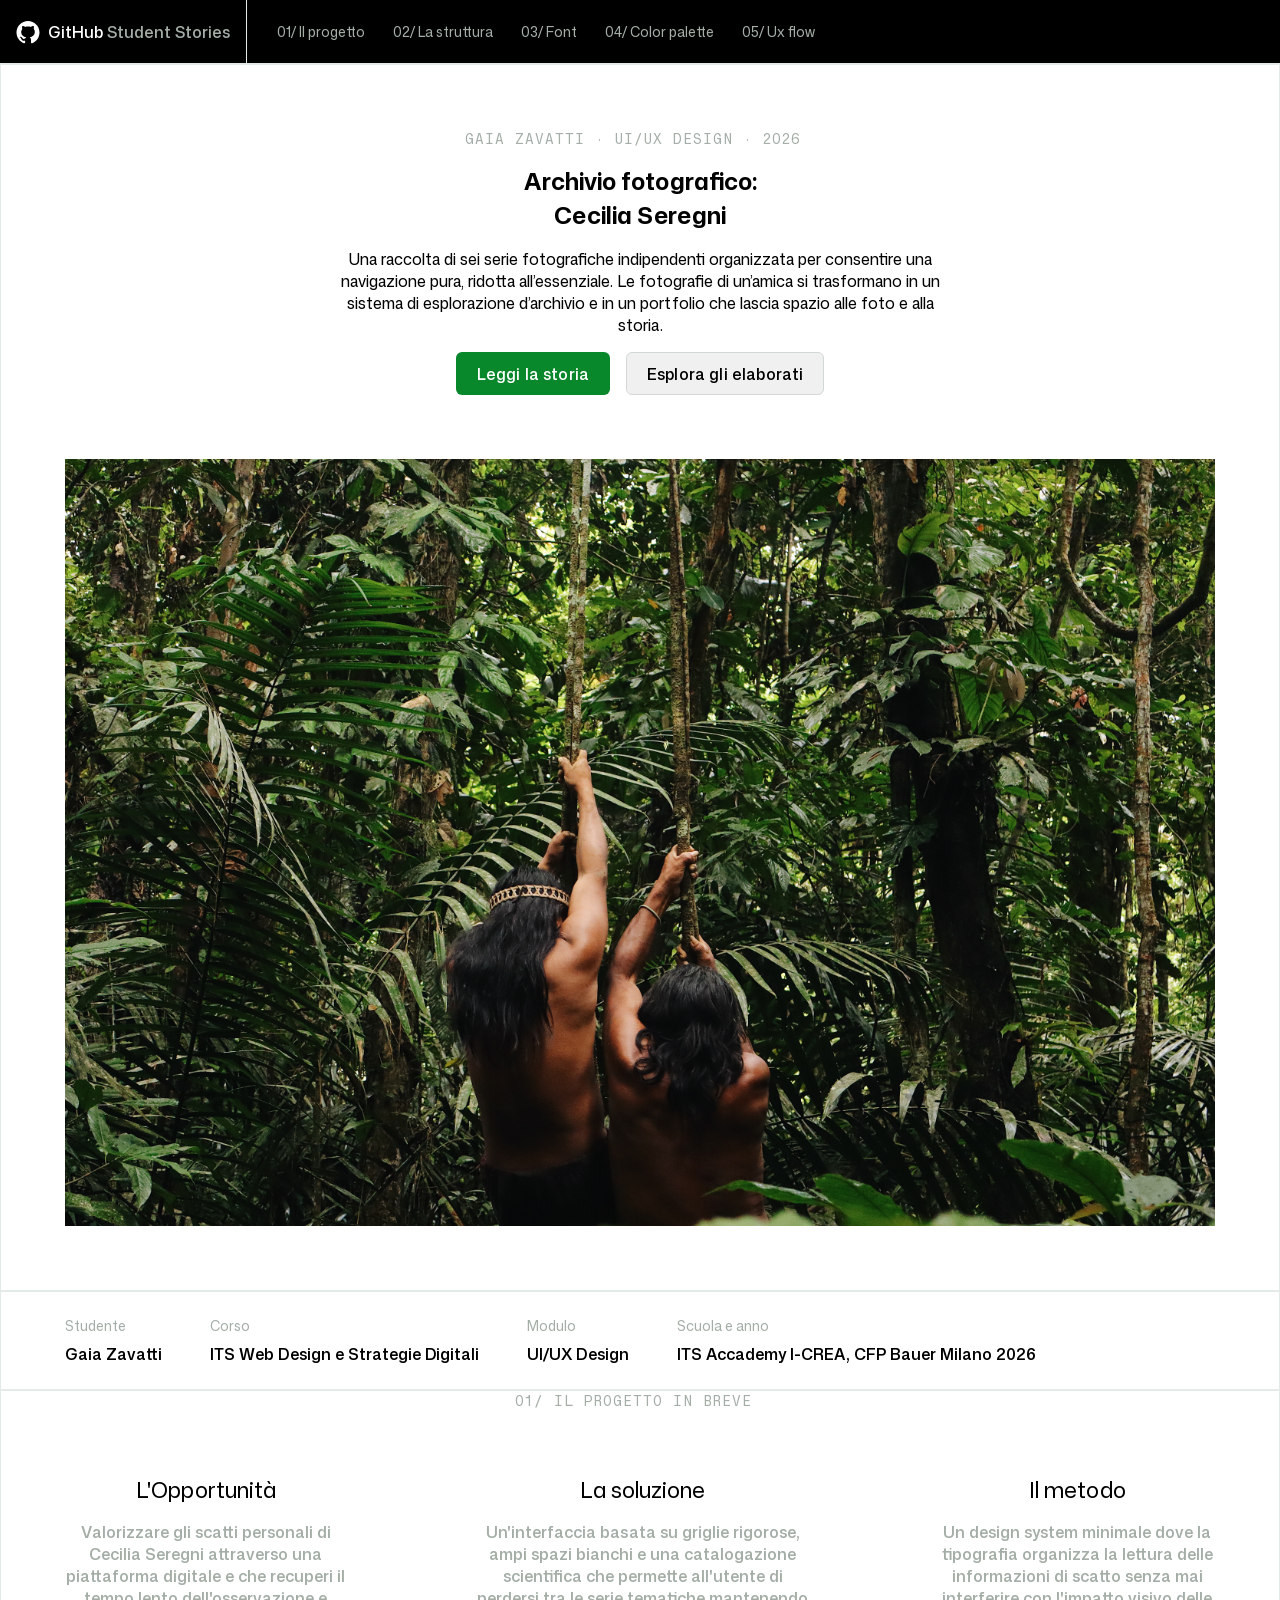
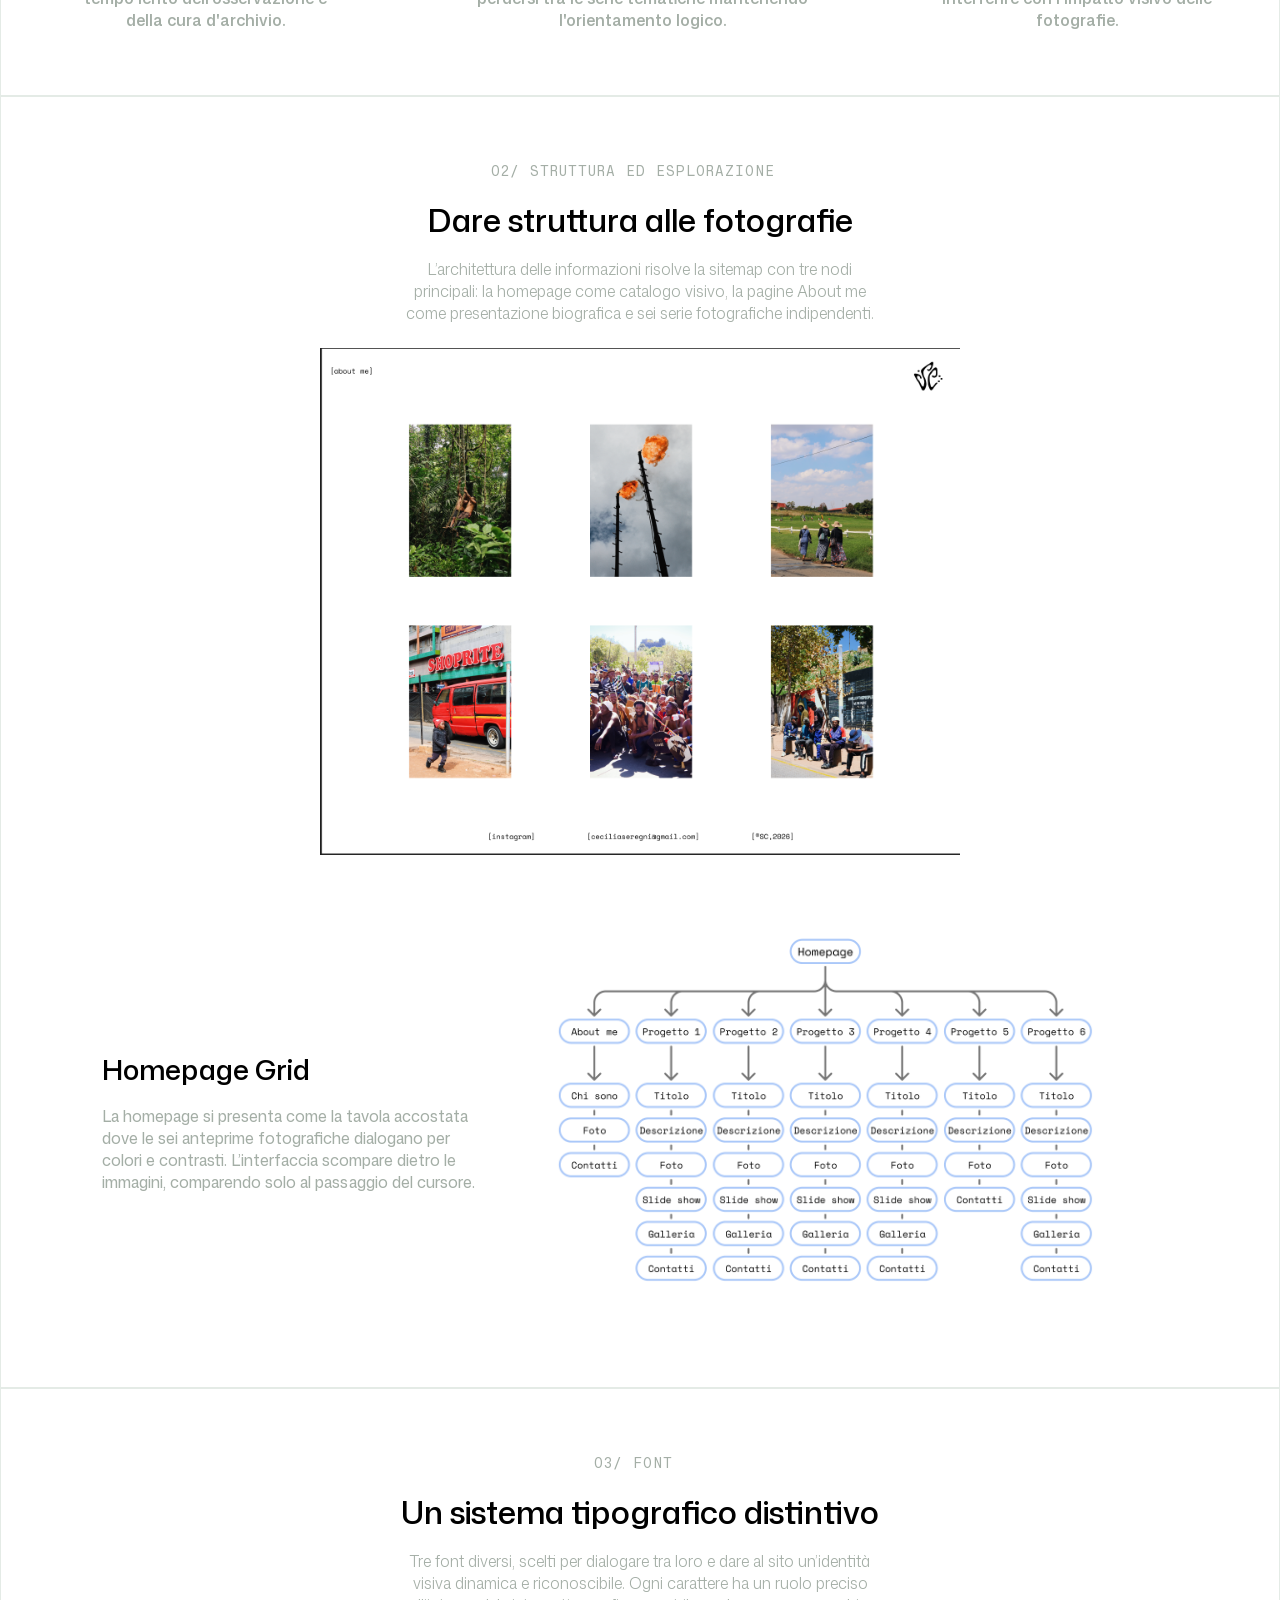
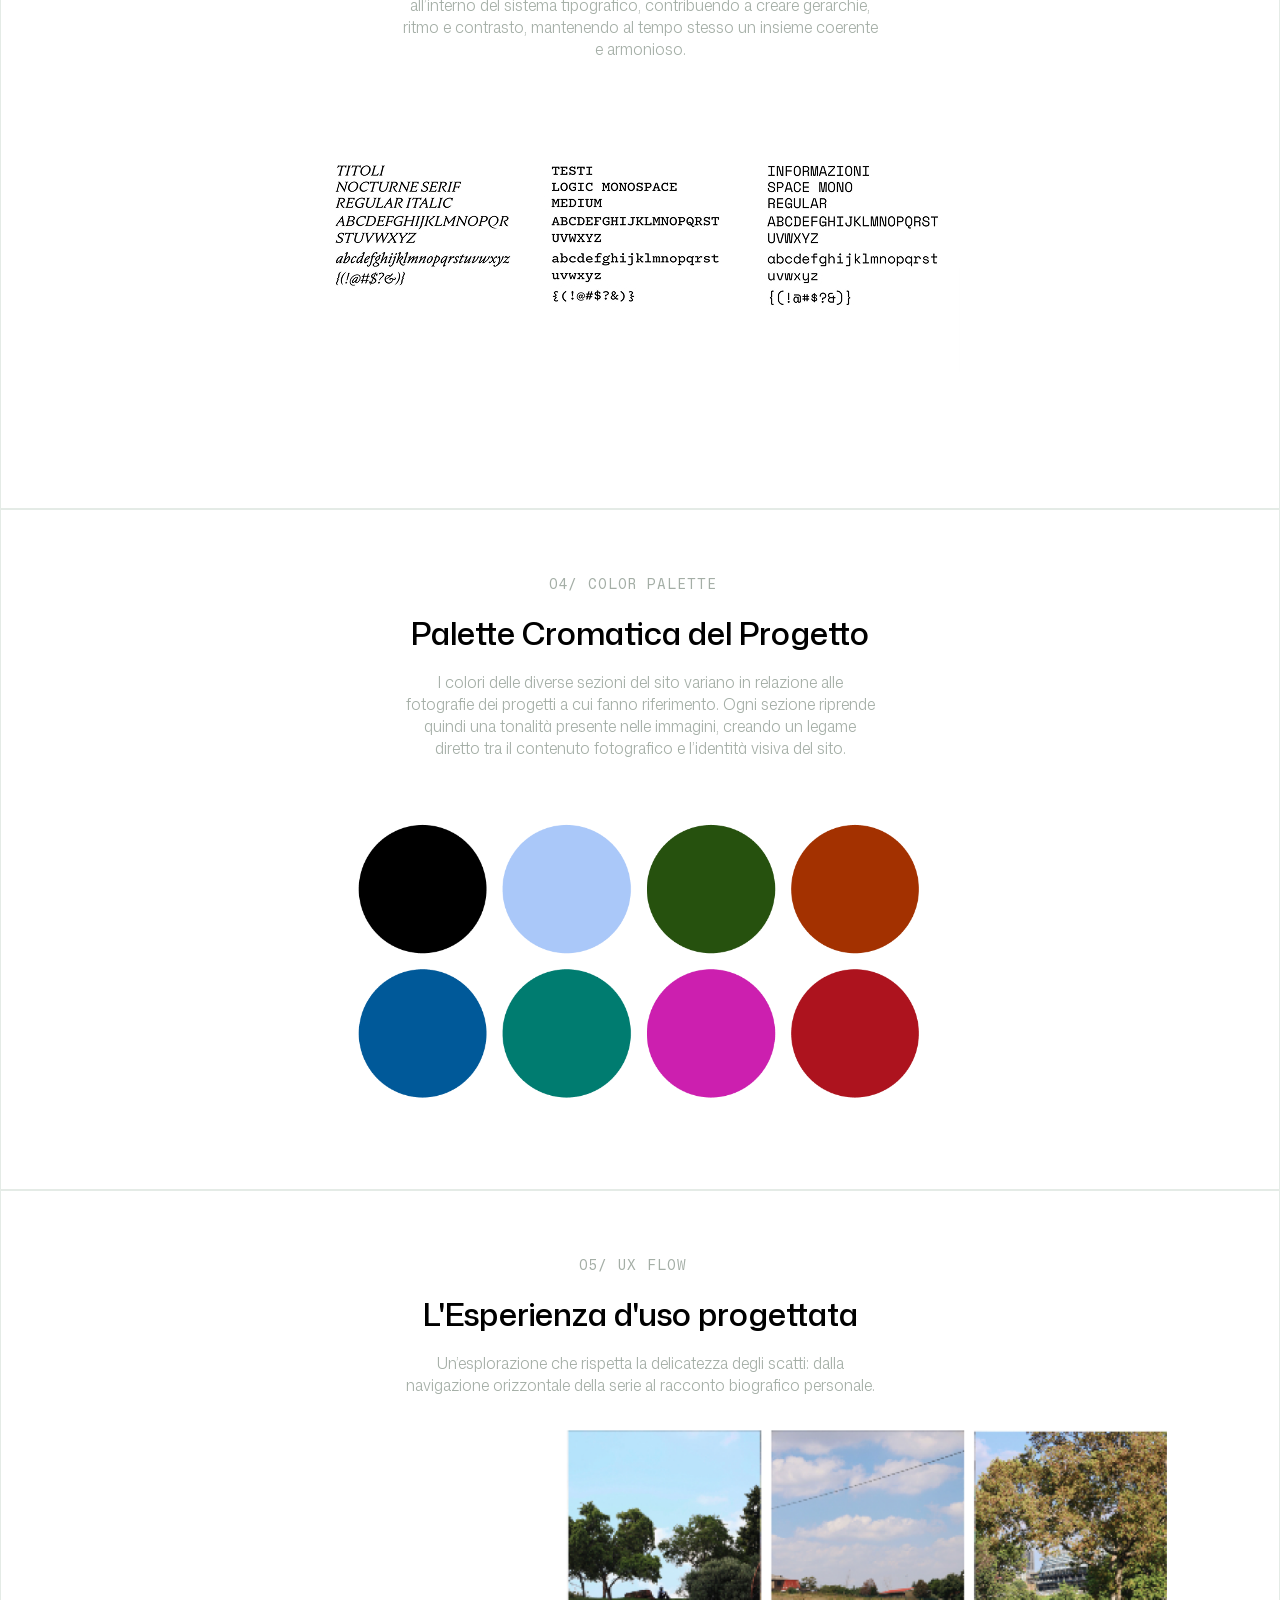
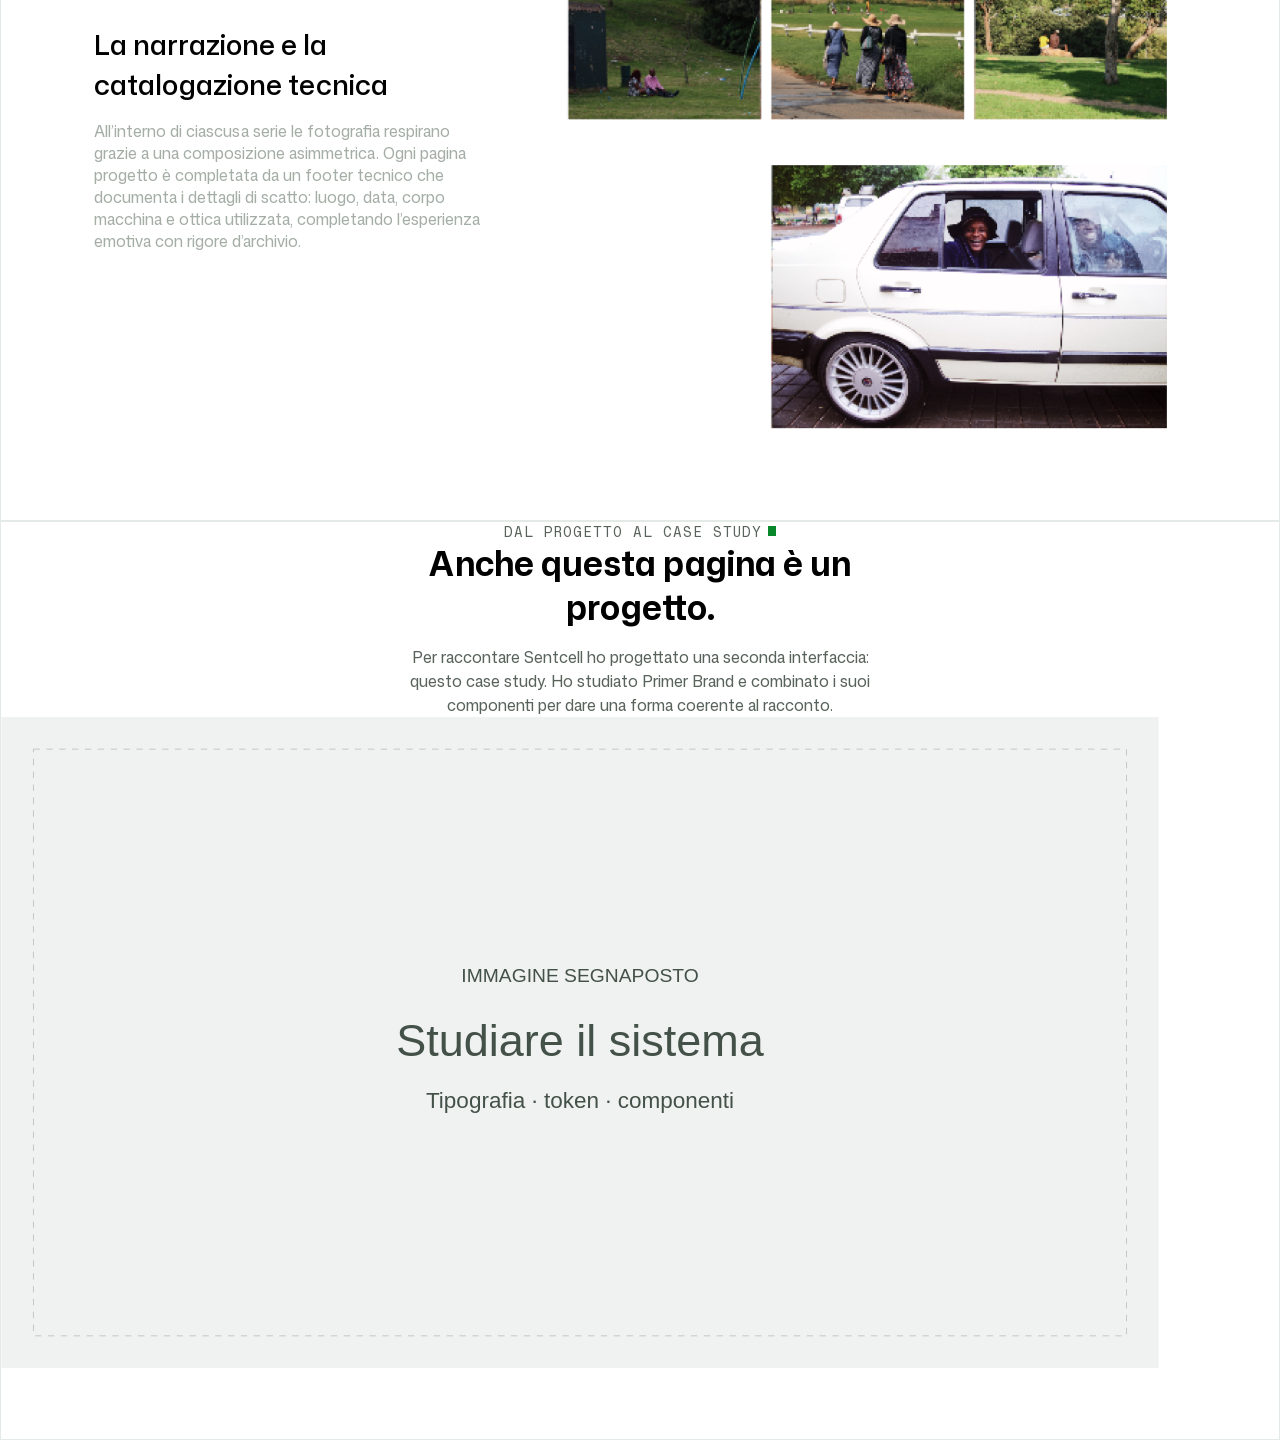
==== index.html @ 157e3d15 "non capisco niente" ====
<!doctype html>
<html lang="it">

<head>
  <meta charset="UTF-8" />
  <meta name="viewport" content="width=device-width, initial-scale=1" />
  <title>Prova Pratica Marco Escher</title>
  <link rel="stylesheet" href="style.css">
  <script src="script.js" defer></script>
</head>

<body>
  <a class="skip-link" href="#top">Vai al contenuto</a>
  <header class="navigation">
    <div class="navigation-content">
      <div class="navigation-brand">
        <a class="navigation-logo" href="https://github.com/education" aria-label="GitHub Education">
          <span class="navigation-back-arrow" aria-hidden="true">‹</span>
          <img src="assets/images/github-mark.svg" width="24" height="24" alt="forografia foresta" />
        </a>
        <a class="navigation-title" href="#top">GitHub <span>Student Stories</span></a>
      </div>
      <div class="navigation-menu">
        <button class="navigation-toggle" type="button" aria-label="Menu dei capitoli" popovertarget="navigation-panel">
          <img class="navigation-icon navigation-icon-open" src="assets/images/menu.svg" width="16" height="16" alt=""
            aria-hidden="true" />
          <img class="navigation-icon navigation-icon-close" src="assets/images/close.svg" width="16" height="16" alt=""
            aria-hidden="true" />
          <span class="navigation-label">Menu dei capitoli</span>
        </button>
        <nav id="navigation-panel" class="navigation-panel" popover="auto" aria-label="Capitoli della storia">
          <ul class="navigation-list">
            <li><a href="#storia"><span>01/ Il progetto</span></a></li>
            <li><a href="#struttura"><span>02/ La struttura</span></a></li>
            <li><a href="#fonts"><span>03/ Font</span></a></li>
            <li><a href="#colorpalette"><span>04/ Color palette</span></a></li>
            <li><a href="#uxflow"><span>05/ Ux flow</span></a></li>
          </ul>
        </nav>
      </div>
    </div>
  </header>

  <main id="top" tabindex="-1">
    <section class="hero">
      <div class="hero-content container">
        <p class="eyebrow">Gaia Zavatti · UI/UX Design · 2026
          <svg class="eyebrow-cursor" width="8" height="10" viewBox="0 0 8 10" fill="none"
            xmlns="http://www.w3.org/2000/svg">
            <rect width="8" height="10" fill="#5FED83" />
          </svg>
        </p>
        <h1 class="heading heading-size-1">Archivio fotografico: <br> Cecilia Seregni
        </h1>
        <p class="hero-text text text-size-200">Una raccolta di sei serie fotografiche indipendenti organizzata per
          consentire una navigazione pura, ridotta all’essenziale. Le fotografie di un’amica si trasformano in un
          sistema di esplorazione d’archivio e in un portfolio che lascia spazio alle foto e alla storia.
        </p>
        <div class="button-group">
          <a href="#storia" class="button button-primary">Leggi la storia</a>
          <a href="#elaborati" class="button button-secondary">Esplora gli elaborati</a>
        </div>
        <img class="hero-image" src="assets/images/SEREGNI_10.JPG" alt="immagine">
      </div>
      <div class="container-hero container">
        <div class="content-hero">
          <div class="box-hero">
            <p class="info-hero">Studente</p>
            <p class="text-info-hero">Gaia Zavatti</p>
          </div>
          <div class="box-hero">
            <p class="info-hero">Corso</p>
            <p class="text-info-hero">ITS Web Design e Strategie Digitali</p>
          </div>
          <div class="box-hero">
            <p class="info-hero">Modulo</p>
            <p class="text-info-hero">UI/UX Design</p>
          </div>
          <div class="box-hero">
            <p class="info-hero">Scuola e anno</p>
            <p class="text-info-hero">ITS Accademy I-CREA, CFP Bauer Milano 2026</p>
          </div>
        </div>
      </div>
    </section>
    <!-- Destinazioni provvisorie dei link, da completare/sostituire in base al vostro case study -->
    <section id="progetto">
      <div class="container" id="storia">

        <p class="eyebrow">01/ il progetto in breve
          <svg class="eyebrow-cursor" width="8" height="10" viewBox="0 0 8 10" fill="none"
            xmlns="http://www.w3.org/2000/svg">
            <rect width="8" height="10" fill="#5FED83" />
          </svg>
        </p>

        <div class="container-project">
          <div class="box-project">
            <p class="info-project">L'Opportunità</p>
            <p class="text-info-project">Valorizzare gli scatti personali di Cecilia Seregni attraverso una piattaforma
              digitale e che recuperi il tempo lento dell'osservazione e della cura d'archivio.</p>
          </div>
          <div class="box-project">
            <p class="info-project">La soluzione</p>
            <p class="text-info-project">Un'interfaccia basata su griglie rigorose, ampi spazi bianchi e una
              catalogazione scientifica che permette all'utente di perdersi tra le serie tematiche mantenendo
              l'orientamento logico.</p>
          </div>
          <div class="box-project">
            <p class="info-project">Il metodo</p>
            <p class="text-info-project">Un design system minimale dove la tipografia organizza la lettura delle
              informazioni di scatto senza mai interferire con l'impatto visivo delle fotografie.</p>
          </div>
        </div>
    </section>

    <section id="struttura">
      <div class="structure container">
        <p class="eyebrow"> 02/ Struttura ed esplorazione
          <svg class="eyebrow-cursor" width="8" height="10" viewBox="0 0 8 10" fill="none"
            xmlns="http://www.w3.org/2000/svg">
            <rect width="8" height="10" fill="#5FED83" />
          </svg>
        </p>
        <h2 class="section-title"> Dare struttura alle fotografie</h2>
        <p class="section-text">L’architettura delle informazioni risolve la sitemap con tre nodi principali: la
          homepage come catalogo visivo, la pagine About me come presentazione biografica e sei serie fotografiche
          indipendenti.
        </p>
        <img class="homepage-image" src="assets/images/Screenshot 2026-10-06 at 14.54.25.png"
          alt="immagine homepage sito">
        <div class="homepage-grid-content">
          <div class="homepage-grid">
            <h3 class="section-h3"> Homepage Grid</h3>
            <p class="section-description">La homepage si presenta come la tavola accostata dove le sei anteprime
              fotografiche dialogano per
              colori e contrasti. L’interfaccia scompare dietro le immagini, comparendo solo al passaggio del cursore.
            </p>
          </div>
          <div class="sitemap-image">
            <img src="assets/images/Screenshot 2026-10-06 at 14.51.27.png" alt="sitempap sito">
          </div>
        </div>
      </div>
    </section>

    <section id="fonts">
      <div class="font-content container">
        <p class="eyebrow"> 03/ Font
          <svg class="eyebrow-cursor" width="8" height="10" viewBox="0 0 8 10" fill="none"
            xmlns="http://www.w3.org/2000/svg">
            <rect width="8" height="10" fill="#5FED83" />
          </svg>
        </p>
        <h2 class="section-title">Un sistema tipografico distintivo</h2>
        <p class="section-text">Tre font diversi, scelti per dialogare tra loro e dare al sito un’identità visiva
          dinamica
          e riconoscibile. Ogni carattere ha un ruolo preciso all’interno del sistema tipografico, contribuendo a
          creare gerarchie, ritmo e contrasto, mantenendo al tempo stesso un insieme coerente e armonioso.</p>
        <img class="font-image" src="assets/images/checked Image.jpg" alt="immagine font">
      </div>
    </section>

    <section id="colorpalette">
      <div class="colorpalette-content container">
        <p class="eyebrow"> 04/ Color palette
          <svg class="eyebrow-cursor" width="8" height="10" viewBox="0 0 8 10" fill="none"
            xmlns="http://www.w3.org/2000/svg">
            <rect width="8" height="10" fill="#5FED83" />
          </svg>
        </p>
        <h2 class="section-title"> Palette Cromatica del Progetto</h2>
        <p class="section-text"> I colori delle diverse sezioni del sito variano in relazione alle fotografie dei
          progetti a cui fanno riferimento. Ogni sezione riprende quindi una tonalità presente nelle immagini, creando
          un legame diretto tra il contenuto fotografico e l’identità visiva del sito. </p>
        <img class="color-image" src="assets/images/Screenshot 2026-10-07 at 16.06.22.png" alt="immagine color palette">

      </div>
    </section>
    <section id="uxflow">
      <div class="uxflow-content container">
        <p class="eyebrow"> 05/ Ux Flow
          <svg class="eyebrow-cursor" width="8" height="10" viewBox="0 0 8 10" fill="none"
            xmlns="http://www.w3.org/2000/svg">
            <rect width="8" height="10" fill="#5FED83" />
          </svg>
        </p>
        <h3 class="section-title">L'Esperienza d'uso progettata</h3>
        <p class="section-text">Un’esplorazione che rispetta la delicatezza degli scatti: dalla navigazione orizzontale
          della serie al racconto biografico personale. </p>
        <div class="narrazione-content">
          <div class="narrazione">
            <h3 class="section-h3"> La narrazione e la catalogazione tecnica</h3>
            <p class="section-description">All’interno di ciascusa serie le fotografia respirano grazie a una
              composizione asimmetrica. Ogni pagina progetto è completata da un footer tecnico che documenta i dettagli
              di scatto: luogo, data, corpo macchina e ottica utilizzata, completando l’esperienza emotiva con rigore
              d’archivio.</p>
          </div>
          <div class="narrazione-image">
            <img src="assets/images/Screenshot 2026-10-07 at 16.07.02.png" alt="">
          </div>
        </div>
      </div>
    </section>
    </div>

    <section id="questa-pagina" class="theme-light">
      <header class="container">
        <div class="narrow-box">
          <div class="case-study-intro">
            <p class="eyebrow">
              DAL PROGETTO AL CASE STUDY
              <svg class="eyebrown-cursor" width="8" height="10" viewBox="0 0 8 10" fill="none"
                xmlns="http://www.w3.org/2000/svg">
                <rect width="8" height="10" fill="#08872B" />
              </svg>
            </p>
            <h2 class="h2-case-study"> Anche questa pagina è un progetto.</h2>
            <p class="p-case-study">Per raccontare Sentcell ho progettato una seconda interfaccia: questo case study. Ho studiato Primer Brand e combinato i suoi componenti per dare una forma coerente al racconto.</p>
          </div>
        </div>
      <div class="breakoutTabs">
          <img class="image-footer" src="assets/images/primer-study.svg" alt="screenshot footer pagina">
          <div class="breakoutTabs-box">
            <ul class="breakdownTabs-list">
              <li class="breakdownTabs-item">

              </li>
              <li class="breakdownTabs-item">

              </li>
              <li class="breakdownTabs-item">

              </li>

            </ul>
          
          </div>
        </div>
      </div>
<ul></ul>
  </main>
  <footer></footer>
</body>

</html>
---- style.css ----
* {
    box-sizing: border-box;
    margin: 0;
    padding: 0;
}

img {
    display: inline-block;
    max-width: 100%;
}

@font-face {
    font-family: "Mona Sans";
    src: url("assets/fonts/mona-sans.woff2") format("woff2");
    font-weight: 200 900;
    font-display: swap;
    font-feature-settings: "liga" 0;
}

@font-face {
    font-family: "Mona Sans Mono";
    src: url("assets/fonts/mona-sans-mono.woff2") format("woff2");
    font-weight: 200 900;
    font-display: swap;
    font-feature-settings: "liga" 0;
}

:root {
    --font-body: "Mona Sans";
    --font-mono: "Mona Sans Mono";
    --color-black: #000;
    --color-white: #fff;
    --color-muted: #A4AEA6;
    --color-border-muted: #E4EBE6;
    --color-button-primary-bg: #08872B;
    --color-button-secondary-bg: rgba(0, 0, 0, 0.06);
    --color-button-secondary-border: #D2D9D4;
    --container-width: 1280px;
    --spacing-40: 40px;
    --spacing-64: 64px;
    --heading-1-font-size: 56px;
    --heading-1-line-height: 1.1;
    --eyebrow-font-size: 14px;
    --text-200-font-size: 16px;
    --text-300-font-size: 18px;
    --text-350-font-size: 20px;
    --text-500-font-size: 22px; 
    --text-700-font-size: 34px;
    --text-600-font-size: 28px;
    --text-200-line-height: 1.5;
    --text-100-font-size: 0.875em;
    --text-100-line-height: 1.5;
    --text-700-line-height: 1.3;
    --font-weight-regular: 400;
    --font-weight-medium: 500;
    --font-weight-semibold: 550;
    --border-width: 1px;
    --focus-outline-width: 0.25em;
    --focus-outline-offset: 0.125em;
    --radius-control: 0.375em;
    --radius-pill: 100em;
    --layer-navigation: 90;
    --layer-skip-link: 100;
}

@media (max-width: 640px) {
    :root {
        --heading-1-font-size: 36px;
    }
}

body {
    font-family: var(--font-body);
    -webkit-font-smoothing: antialiased;
}

.hero {
    --hero-text-max-width: 600px;
    --hero-content-gap: 1em;
    background: var(--color-white);
    color: var(--color-black);
    text-align: center;
}

.container {
    max-width: var(--container-width);
    border: 1px solid var(--color-border-muted);
    margin-left: auto;
    margin-right: auto;
}

.hero-content {
    padding: var(--spacing-64);
    display: flex;
    flex-direction: column;
    align-items: center;
    gap: var(--hero-content-gap);
}

.eyebrow {
    font-size: var(--eyebrow-font-size);
    font-family: var(--font-mono);
    text-transform: uppercase;
    letter-spacing: 1px;
    color: var(--color-muted);
    display: flex;
    justify-content: center;
    align-items: center;
    gap: 0.42em;
}

.eyebrow-cursor rect {
    fill: var(--color-cursor);
}


.heading-size-4 {
   color: var(--color-black);
   font-size: var(--text-700-font-size);
   font-weight: var(--font-weight-medium);
}


.theme-light {
    --color-muted: #58635B;
    --color-border-muted: #E4EBE6;
    --color-cursor: #5FED83;
    --color-focus: #3094ff;
    color: var(--color-black);
    background: var(--color-white);
}

.hero-text {
    max-width: var(--hero-text-max-width);
}

.button-group {
    display: flex;
    gap: 1em;
}

.hero-image {
    margin-top: calc(64px - var(--hero-content-gap));
}

.button {
    text-decoration: none;
    color: inherit;
    border: 1px solid;
    padding: 0.6em 1.25em;
    font-weight: 500;
    letter-spacing: 0.16px;
    border-radius: 0.375em;
    transition: background-color 300ms ease-in-out;
}

.button-primary {
    background-color: var(--color-button-primary-bg);
    border-color: transparent;
    color: var(--color-white);
}

.button-primary:hover {
    background-color: color-mix(in srgb, var(--color-button-primary-bg), #000 16%);
}

.button-secondary {
    background-color: var(--color-button-secondary-bg);
    border-color: var(--color-button-secondary-border);
}

.button-secondary:hover {
    background-color: color-mix(in srgb, var(--color-button-secondary-bg), #fff 6%);
}

.button:focus-visible {
    outline: 4px solid var(--color-focus);
    outline-offset: 2px;
}

[hidden] {
    display: none !important;
}

.skip-link {
    --skip-link-offset-inline: 1em;
    --skip-link-offset-block: 0.5em;
    --skip-link-padding: 0.375em 1.25em;

    position: absolute;
    top: var(--skip-link-offset-block);
    left: var(--skip-link-offset-inline);
    z-index: var(--layer-skip-link);
    padding: var(--skip-link-padding);
    border-radius: var(--radius-control);
    background: var(--color-button-primary-bg);
    color: var(--color-white);
    transform: translateY(calc(-100% - var(--skip-link-offset-block)));
}

.skip-link:focus {
    transform: none;
    outline: var(--focus-outline-width) solid var(--color-focus);
    outline-offset: var(--focus-outline-offset);
}

.navigation {
    --navigation-height: 3.5em;
    --navigation-logo-size: 1.5em;
    --navigation-logo-margin-start: 1em;
    --navigation-logo-margin-end: 0.5em;
    --navigation-brand-padding-end: 1em;
    --navigation-back-arrow-font-size: 1.75em;
    --navigation-back-arrow-line-height: 1;
    --navigation-back-arrow-offset: -0.75em;
    --navigation-title-font-size: var(--text-100-font-size);
    --navigation-title-line-height: var(--text-100-line-height);
    --navigation-link-font-size: var(--text-100-font-size);
    --navigation-link-padding: 1em;
    --navigation-link-hover-background: #151D17;
    --navigation-toggle-font-size: 1em;
    --navigation-toggle-width: 3em;
    --navigation-toggle-padding: 0.25em 0.75em;
    --navigation-toggle-open-background: #090D0A;
    --navigation-icon-size: 1em;
    --navigation-reveal-duration: 0.5s;
    --navigation-reveal-easing: ease;
    --navigation-reveal-offset: -1.25em;

    position: relative;
    z-index: var(--layer-navigation);
    font-size: var(--text-200-font-size);
    line-height: var(--text-200-line-height);
    color: var(--color-white);
    background: var(--color-black);
    border-bottom: var(--border-width) solid var(--color-border-muted);
}

.navigation a {
    color: inherit;
}

.navigation a:focus-visible,
.navigation button:focus-visible {
    outline: var(--focus-outline-width) solid var(--color-focus);
    outline-offset: var(--focus-outline-offset);
}

.navigation::after {
    content: "";
    position: absolute;
    top: calc(100% + var(--border-width));
    left: 0;
    right: 0;
    height: var(--border-width);
    background: var(--color-cursor);
    pointer-events: none;
}

.navigation-content {
    display: flex;
    flex-wrap: wrap;
}

.navigation-brand {
    display: flex;
    align-items: center;
    height: calc(var(--navigation-height) - var(--border-width));
    flex-shrink: 0;
}

.navigation-logo {
    display: flex;
    position: relative;
    margin-left: var(--navigation-logo-margin-start);
    margin-right: var(--navigation-logo-margin-end);
}

.navigation-logo img {
    display: block;
    width: var(--navigation-logo-size);
    height: var(--navigation-logo-size);
}

.navigation-back-arrow {
    position: absolute;
    top: 50%;
    left: var(--navigation-back-arrow-offset);
    transform: translateY(-50%);
    opacity: 0;
    color: var(--color-muted);
    font-size: var(--navigation-back-arrow-font-size);
    line-height: var(--navigation-back-arrow-line-height);
}

.navigation-logo:hover .navigation-back-arrow {
    opacity: 1;
}

.navigation-title {
    text-decoration: none;
    font-size: var(--navigation-title-font-size);
    font-weight: var(--font-weight-medium);
    line-height: var(--navigation-title-line-height);
}

.navigation-title span {
    color: var(--color-muted);
}

.navigation-menu {
    width: 100%;
}

.navigation-list {
    list-style: none;
    margin: 0;
    padding: 0;
}

.navigation-list a {
    display: flex;
    align-items: center;
    padding: var(--navigation-link-padding);
    font-size: var(--navigation-link-font-size);
    line-height: var(--text-100-line-height);
    text-decoration: none;
}

.navigation-list a:hover {
    color: var(--color-white);
}

/* Il layout "compatto" dipende se l'attributo popover è presente (su desktop viene rimosso via JS) */
.navigation:has(.navigation-panel[popover]) {
    height: var(--navigation-height);
}

.navigation:has(.navigation-panel[popover]) .navigation-content {
    height: 100%;
    flex-wrap: nowrap;
}

.navigation-menu:has(.navigation-panel[popover]) {
    width: auto;
    margin-left: auto;
}

.navigation-toggle {
    anchor-name: --navigation-toggle;
    display: flex;
    align-items: center;
    justify-content: center;
    width: var(--navigation-toggle-width);
    height: 100%;
    padding: var(--navigation-toggle-padding);
    font-family: inherit;
    font-size: var(--navigation-toggle-font-size);
    line-height: var(--text-100-line-height);
    cursor: pointer;
    border: 0;
    border-left: var(--border-width) solid var(--color-border-muted);
    background: transparent;
    color: var(--color-white);
}

.navigation-icon {
    display: block;
    width: var(--navigation-icon-size);
    height: var(--navigation-icon-size);
    flex-shrink: 0;
}

.navigation-icon-close {
    display: none;
}

.navigation-label {
    display: none;
}

.navigation-panel[popover] {
    position: fixed;
    position-anchor: --navigation-toggle;
    inset: auto;
    top: calc(anchor(bottom) + var(--border-width));
    left: 0;
    width: 100%;
    margin: 0;
    padding: 0;
    border: 0;
    color: var(--color-white);
    background: var(--color-black);
    max-height: calc(100dvh - var(--navigation-height));
    overflow-y: auto;
}

.navigation-menu:has(:popover-open) .navigation-toggle {
    background: var(--navigation-toggle-open-background);
}

.navigation-menu:has(:popover-open) .navigation-icon-open {
    display: none;
}

.navigation-menu:has(:popover-open) .navigation-icon-close {
    display: block;
}

.navigation-toggle:focus-visible {
    outline-offset: calc(-1 * var(--focus-outline-offset));
}

@media (prefers-reduced-motion: no-preference) {
    .navigation-panel:popover-open {
        animation: reveal var(--navigation-reveal-duration) var(--navigation-reveal-easing);
    }

    @keyframes reveal {
        from {
            opacity: 0;
            transform: translateY(var(--navigation-reveal-offset));
        }

        to {
            opacity: 1;
            transform: translateY(0);
        }
    }
}

/* Su tablet cambia il layout, ma il popover resta attivo */
@media (min-width: 48rem) {
    .navigation {
        --navigation-height: 4em;
        --navigation-title-font-size: 1em;
        --navigation-title-line-height: 1;
        --navigation-toggle-font-size: var(--text-100-font-size);
        --navigation-toggle-min-width: 6em;
        --navigation-toggle-gap: 0.5em;
        --navigation-list-gap: 0.0625em;
        --navigation-list-padding: 0.5em 1em;
        --navigation-link-min-height: 2.5em;
        --navigation-link-padding: 0.5em 0.75em;
    }

    .navigation-brand {
        padding-right: var(--navigation-brand-padding-end);
        border-right: var(--border-width) solid var(--color-border-muted);
    }

    .navigation-menu:has(.navigation-panel[popover]) {
        position: relative;
    }

    .navigation-toggle {
        width: max-content;
        min-width: var(--navigation-toggle-min-width);
        gap: var(--navigation-toggle-gap);
        border-right: var(--border-width) solid var(--color-border-muted);
        font-weight: var(--font-weight-semibold);
    }

    .navigation-label {
        display: inline;
        white-space: nowrap;
    }

    .navigation-panel[popover] {
        left: auto;
        right: anchor(right);
        width: anchor-size(width);
        border: var(--border-width) solid var(--color-border-muted);
        border-top: 0;
    }

    .navigation-list {
        display: grid;
        gap: var(--navigation-list-gap);
        padding: var(--navigation-list-padding);
    }

    .navigation-list a {
        min-height: var(--navigation-link-min-height);
        color: var(--color-muted);
        border-radius: var(--radius-control);
    }

    .navigation-list a:hover,
    .navigation-list a:focus-visible {
        background: var(--navigation-link-hover-background);
    }
}

/* Su desktop JS rimuove popover e gli elementi si dispongono in linea */
@media (min-width: 1000px) {
    .navigation {
        --navigation-inline-list-padding: 0 0 0 1em;
        --navigation-inline-link-padding: 0 0.25em;
        --navigation-inline-label-padding: 0.25em 0.75em;
    }

    .navigation-content {
        flex-wrap: nowrap;
        height: calc(var(--navigation-height) - var(--border-width));
    }

    .navigation-menu:has(.navigation-panel:not([popover])) {
        width: auto;
        margin-left: 0;
    }

    .navigation-panel:not([popover]) {
        position: static;
        height: 100%;
        border: 0;
        overflow: visible;
    }

    .navigation-panel:not([popover]) .navigation-list {
        display: flex;
        height: 100%;
        gap: 0;
        padding: var(--navigation-inline-list-padding);
    }

    .navigation-panel:not([popover]) .navigation-list a {
        height: 100%;
        padding: var(--navigation-inline-link-padding);
    }

    .navigation-panel:not([popover]) .navigation-list a span {
        padding: var(--navigation-inline-label-padding);
        border-radius: var(--radius-pill);
    }

    .navigation-panel:not([popover]) .navigation-list a:hover,
    .navigation-panel:not([popover]) .navigation-list a:focus-visible {
        background: transparent;
    }

    .navigation-panel:not([popover]) .navigation-list a:hover span {
        background: var(--navigation-link-hover-background);
    }

    .navigation-panel:not([popover]) .navigation-list a:focus-visible {
        outline: none;
    }

    .navigation-panel:not([popover]) .navigation-list a:focus-visible span {
        outline: var(--focus-outline-width) solid var(--color-focus);
        outline-offset: var(--focus-outline-offset);
    }
}

.container-hero {
    padding-left: 64px;
    padding-right: 64px;
    padding-bottom: 24px;
    padding-top: 24px;
    border: 1px solid var(--color-border-muted);
}

.content-hero {
    display: flex;
    flex-direction: row;
    gap: 48px;
    margin-left: auto;
    margin-right: auto;
}

.box-hero {
    display: flex;
    flex-direction: column;
    text-align: start;
    gap: 8px;
}

.info-hero {
    color: var(--color-muted);
    font-size: var(--eyebrow-font-size);
}

.text-info-hero {
    color: var(--color-black);
    font-size: var(--text-200-font-size);
    font-weight: var(--font-weight-semibold);
}



.container-project {
    display: flex;
    flex-direction: row;
    justify-content: space-between;
    text-align: center;
}


.box-project {
    display: flex;
    flex-direction: column;
    text-align: center;
    padding: 64px;
}

.info-project {
    color: var(--color-black);
    font-size: var(--text-500-font-size);
    padding-bottom: 16px;
}

.text-info-project {
    color: var(--color-muted);
    font-size: var(--text-200-font-size);
    font-weight: var(--font-weight-semibold);
}

.structure{
    padding: var(--spacing-64);
    border: 1px solid var(--color-border-muted);
    display: flex;
    flex-direction: column;
    align-items: center;
    max-width: 1280px;
    margin-left: auto;
margin-right: auto;
}

.photo-structure {
    display: flex;
    flex-direction: column;
    align-items: center;
    padding: var(--spacing-64);
    border-color: var(--color-border-muted);
}

.homepage-grid-content {
    display: flex;
    flex-direction: row;
    align-items: center;
}

.homepage-grid {
    display: flex;
    flex-direction: column;
    align-items: start;
    max-width: 388px;
}

.sitemap-image {
    max-width: 689px;
}

.homepage-image {
    max-width: 640px;
    padding-bottom: 64px;
}


.font-content {
    padding: var(--spacing-64);
    border: 1px solid var(--color-border-muted);
    display: flex;
    flex-direction: column;
    align-items: center;
    gap: var(--hero-content-gap);
}

.section-title {
    text-align: center;
    color: var(--color-black);
    font-size: 32px;
    font-weight: var(--font-weight-medium);
    margin-bottom: 16px;
    margin-top: 17px;

}

.section-text {
    font-size: var(--text-200-font-size);
    text-align: center;
    color: var(--color-muted);
    font-weight: 300;
    margin-bottom: 24px;
    max-width: 476px;
}

.section-h3{
font-size: var(--text-600-font-size);
font-weight: var(--font-weight-medium);
margin-bottom: 16px;
}

.section-description{
font-size: var(--text-200-font-size);
font-weight: var(--font-weight-regular);
color: var(--color-muted)
}

.font-image {
    max-width: 640px;
}

.colorpalette-content {
    padding: var(--spacing-64);
    border: 1px solid var(--color-border-muted);
    display: flex;
    flex-direction: column;
    align-items: center;
    gap: var(--hero-content-gap);

}

.color-image{
    max-width: 640px;
    margin-top: 24px;
}

.uxflow-content{
    padding: var(--spacing-64);
    display: flex;
    flex-direction: column;
    align-items: center;
    max-width: 1280px;
    margin-left: auto;
    margin-right: auto;
}


.narrazione {
    display: flex;
    flex-direction: column;
    align-items: start;
    max-width: 388px;
}

.narrazione-image { 
max-width: 640px;
}

.narrazione-content {
    display: flex;
    flex-direction: row;
    align-items: center;
    gap: 64px;
}

.title-narrow-box{
    font-size: var(--text-700-font-size);
}

.case-study-intro {
    display: flex;
    flex-direction: column;
    align-items: center;
    text-align: center;
    gap: var(--base-size-16);
    max-width: 476px;
    margin: 0 auto;
}

.image-footer {
    height: 651px;
    width: 1158px;
}

.h2-case-study {
 font-size: 34px;
    line-height: 130%;
    padding-bottom: 16px;
}

.p-case-study {
 color: var(--color-muted);
 font-size: 16px;
 line-height: 150%;
}
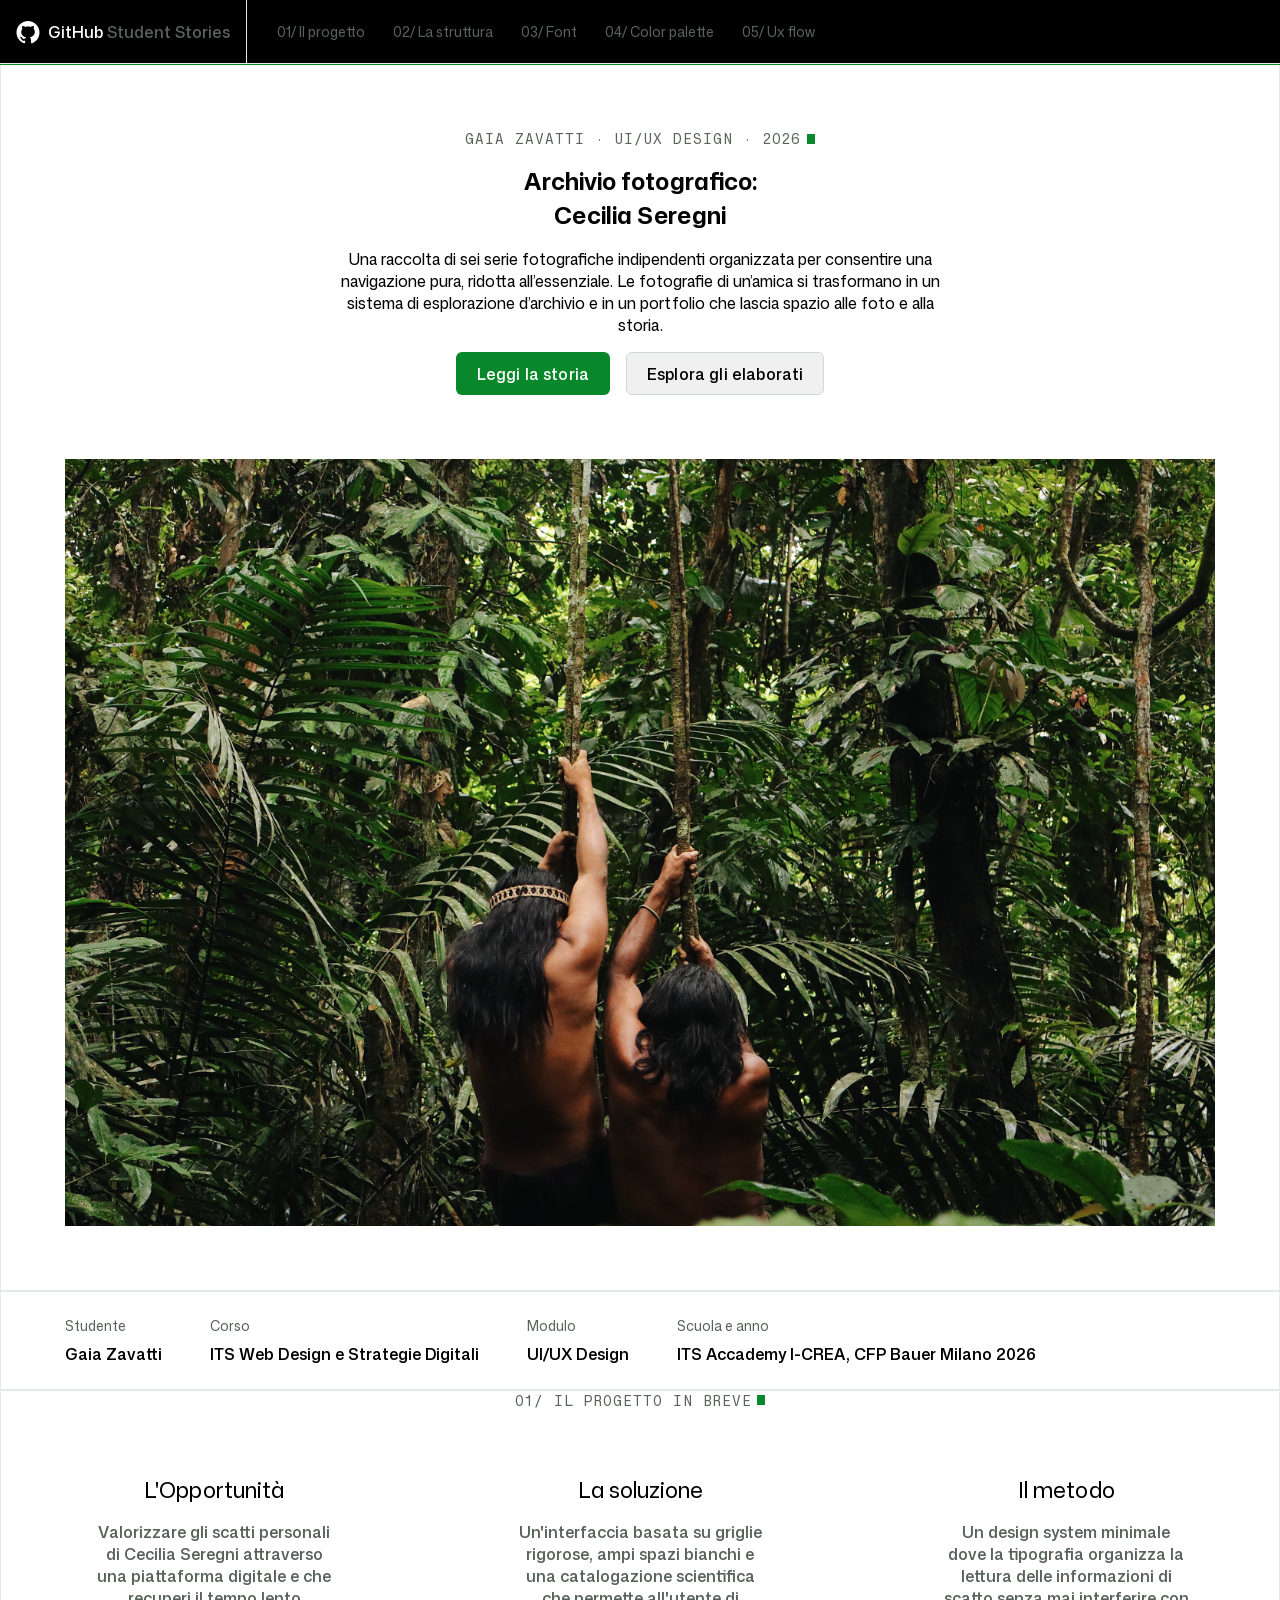
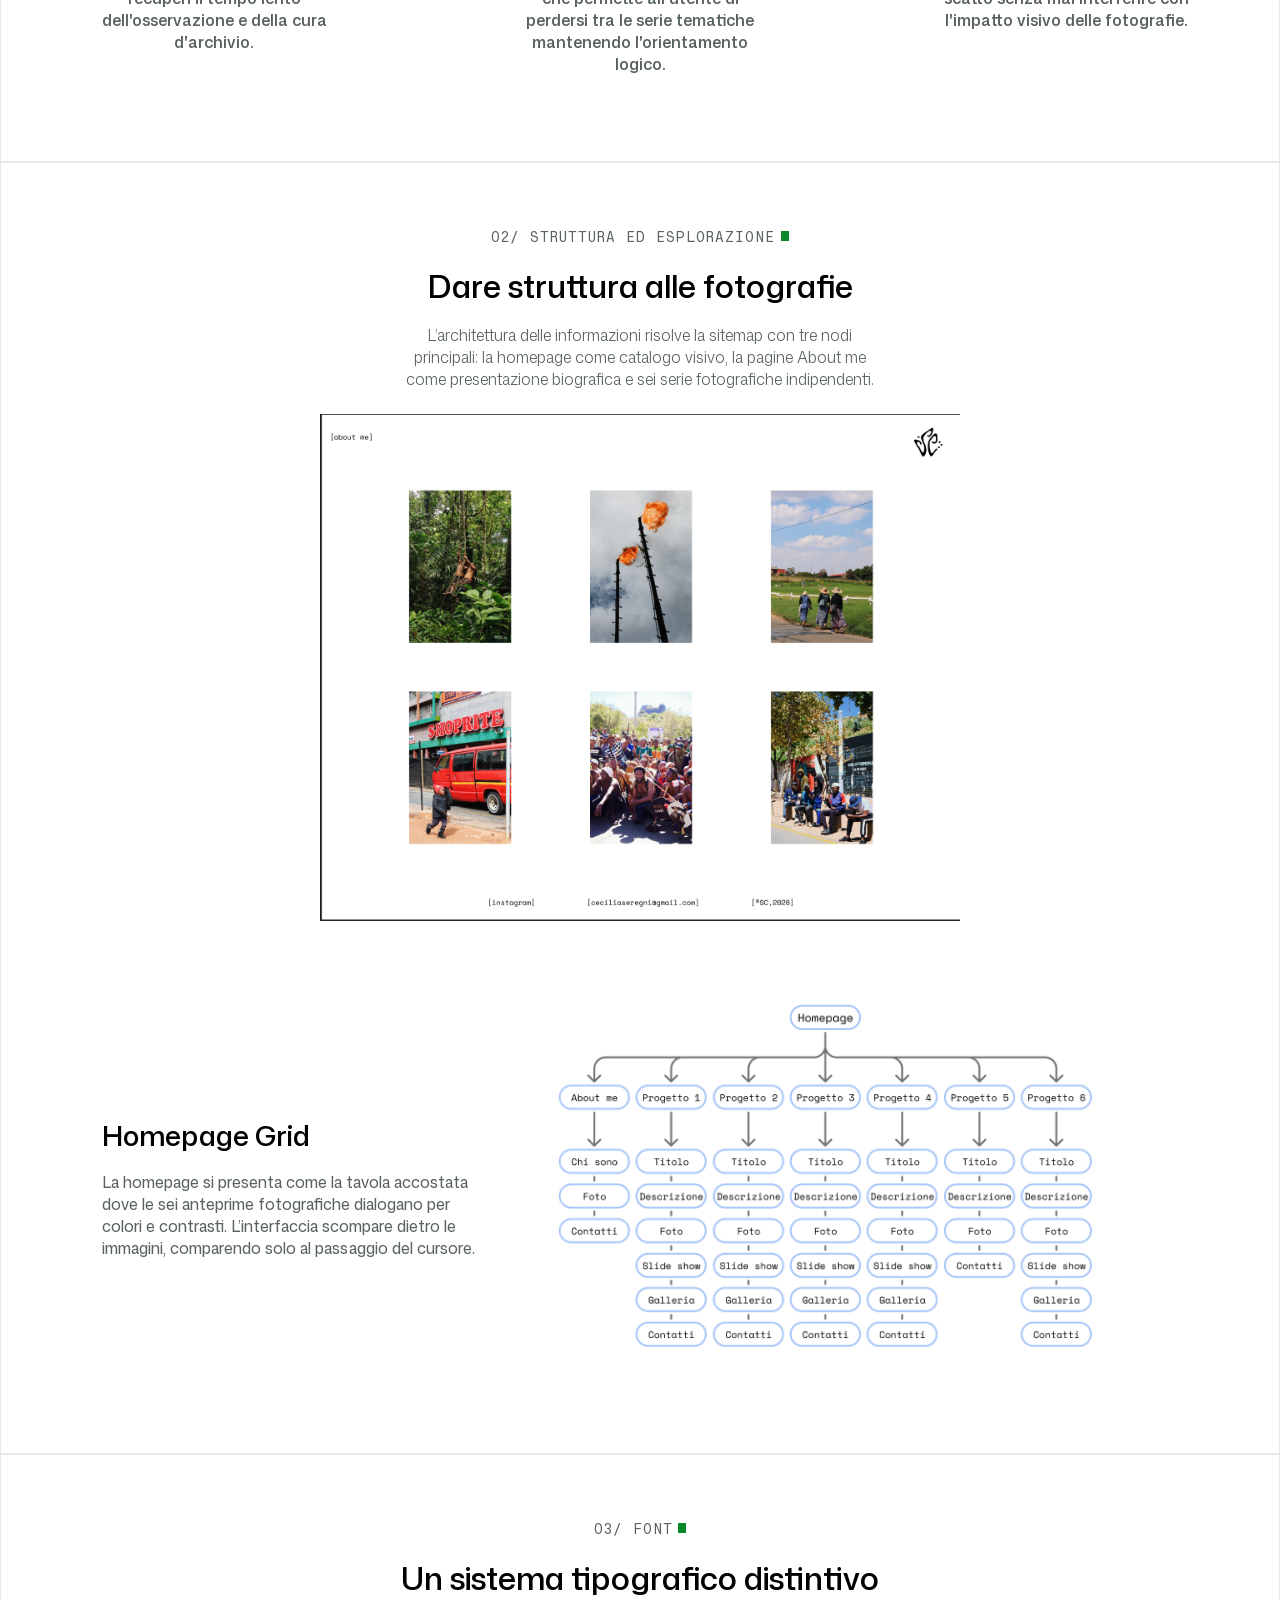
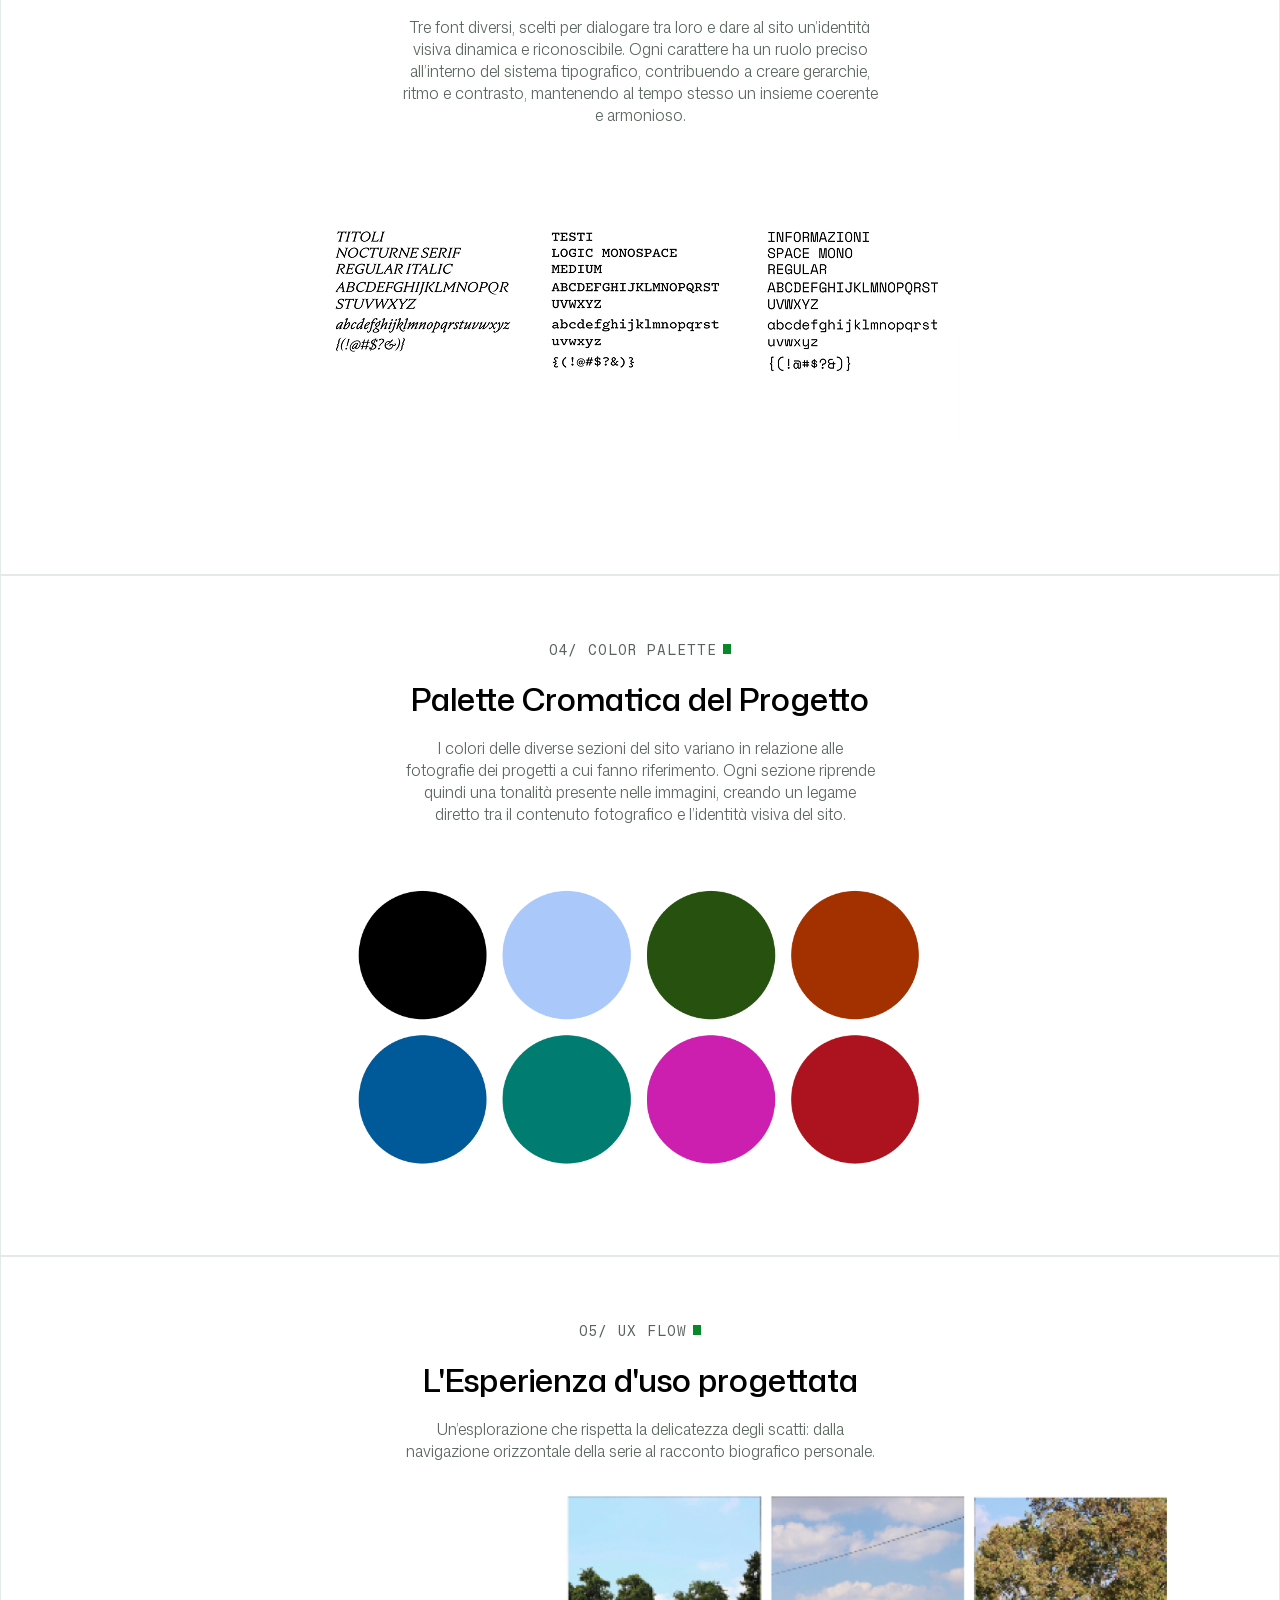
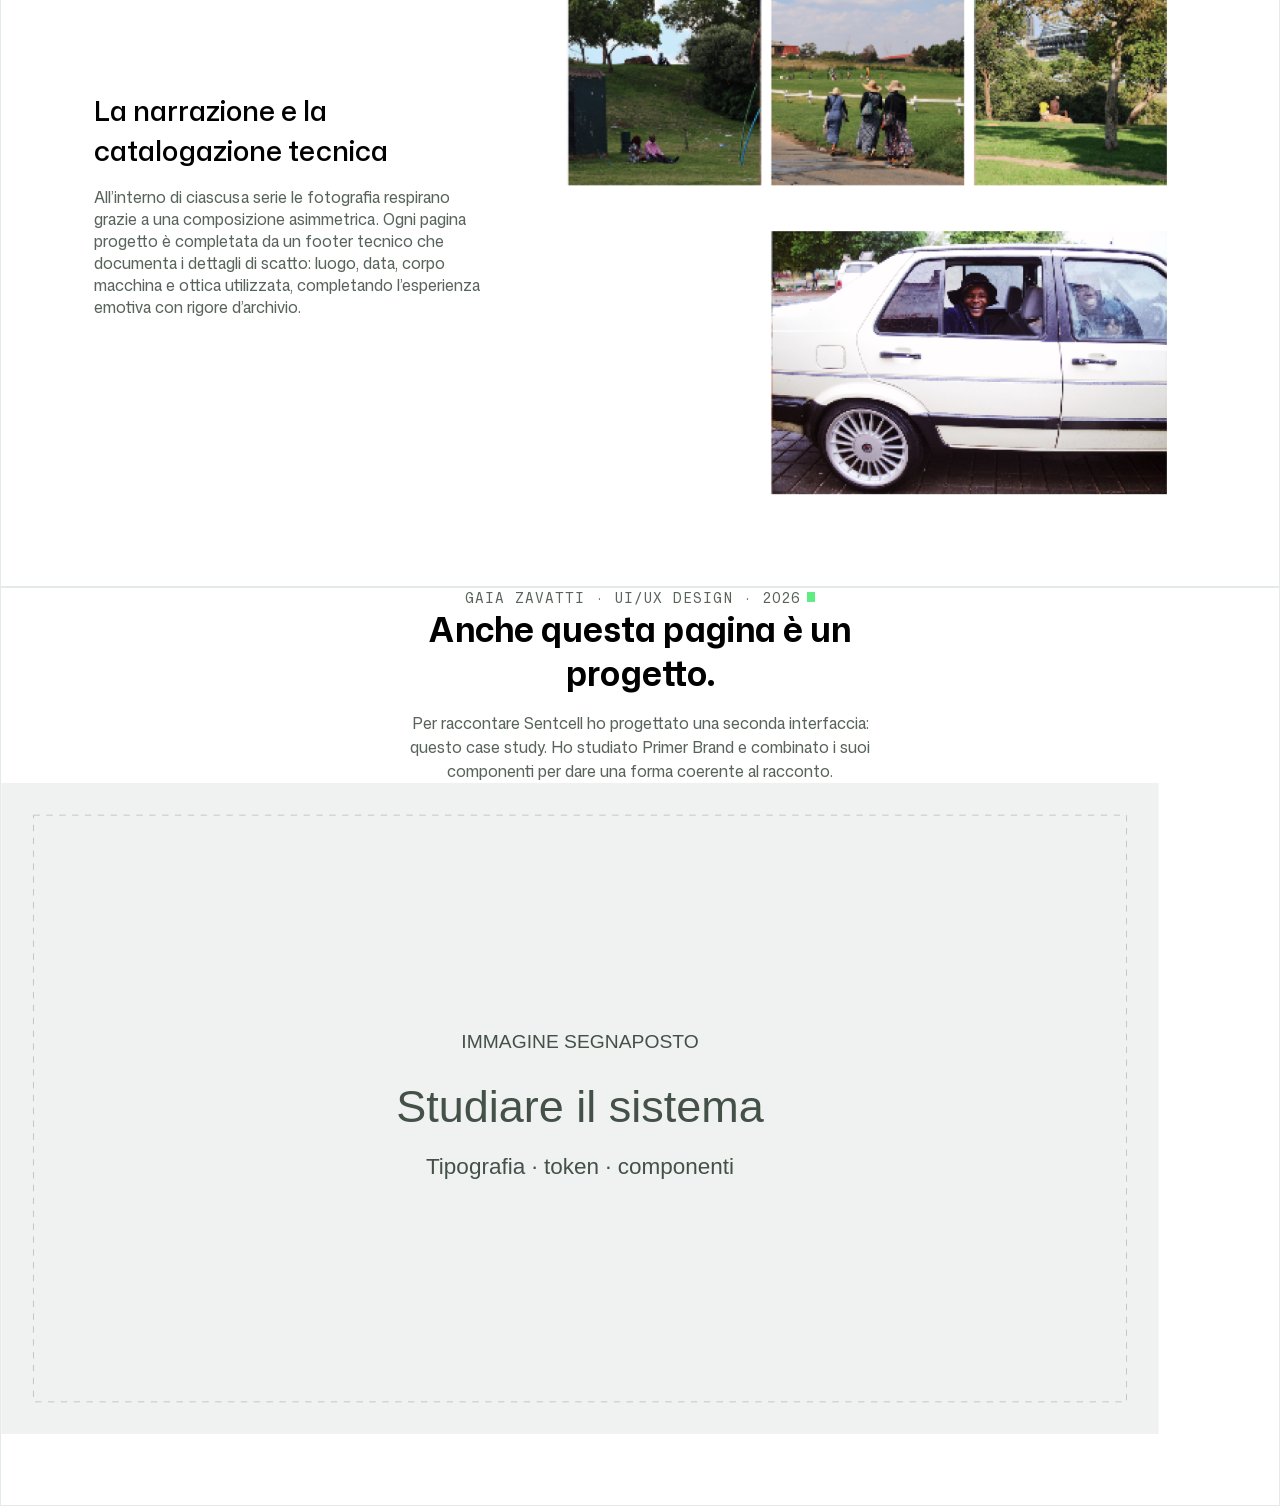
==== commit 006a6dd9: "01/progetto ho modificato qualcosa" ====
--- a/index.html
+++ b/index.html
@@ -209,13 +209,12 @@
       <header class="container">
         <div class="narrow-box">
           <div class="case-study-intro">
-            <p class="eyebrow">
-              DAL PROGETTO AL CASE STUDY
-              <svg class="eyebrown-cursor" width="8" height="10" viewBox="0 0 8 10" fill="none"
-                xmlns="http://www.w3.org/2000/svg">
-                <rect width="8" height="10" fill="#08872B" />
-              </svg>
-            </p>
+                    <p class="eyebrow">Gaia Zavatti · UI/UX Design · 2026
+          <svg class="eyebrow-cursor" width="8" height="10" viewBox="0 0 8 10" fill="none"
+            xmlns="http://www.w3.org/2000/svg">
+            <rect width="8" height="10" fill="#5FED83" />
+          </svg>
+        </p>
             <h2 class="h2-case-study"> Anche questa pagina è un progetto.</h2>
             <p class="p-case-study">Per raccontare Sentcell ho progettato una seconda interfaccia: questo case study. Ho studiato Primer Brand e combinato i suoi componenti per dare una forma coerente al racconto.</p>
           </div>
@@ -240,7 +239,7 @@
         </div>
       </div>
 <ul></ul>
-  </main>
+    </main>
   <footer></footer>
 </body>
 
--- a/style.css
+++ b/style.css
@@ -30,9 +30,11 @@
     --font-mono: "Mona Sans Mono";
     --color-black: #000;
     --color-white: #fff;
-    --color-muted: #A4AEA6;
+    --color-muted: #58635B;
     --color-border-muted: #E4EBE6;
     --color-button-primary-bg: #08872B;
+    --color-cursor: #08872B;
+    --color-focus: #3094ff;
     --color-button-secondary-bg: rgba(0, 0, 0, 0.06);
     --color-button-secondary-border: #D2D9D4;
     --container-width: 1280px;
@@ -124,6 +126,7 @@
 .theme-light {
     --color-muted: #58635B;
     --color-border-muted: #E4EBE6;
+    
     --color-cursor: #5FED83;
     --color-focus: #3094ff;
     color: var(--color-black);
@@ -592,8 +595,10 @@
 .container-project {
     display: flex;
     flex-direction: row;
-    justify-content: space-between;
+    flex-wrap: wrap;
+    align-items: self-start;
     text-align: center;
+  
 }
 
 
@@ -601,7 +606,10 @@
     display: flex;
     flex-direction: column;
     text-align: center;
+    margin: auto;
     padding: 64px;
+    width: 375px;
+    height: 351px;
 }
 
 .info-project {
@@ -776,3 +784,17 @@
  font-size: 16px;
  line-height: 150%;
 }
+
+@media (max-width: 640px) {
+    .box-project {
+        font-size: 1rem;
+        padding: 1.5rem;
+    }
+}
+
+@media (min-width: 1000px) {
+    .container-project {
+        flex-direction: row;
+        justify-content: center;
+    }
+}
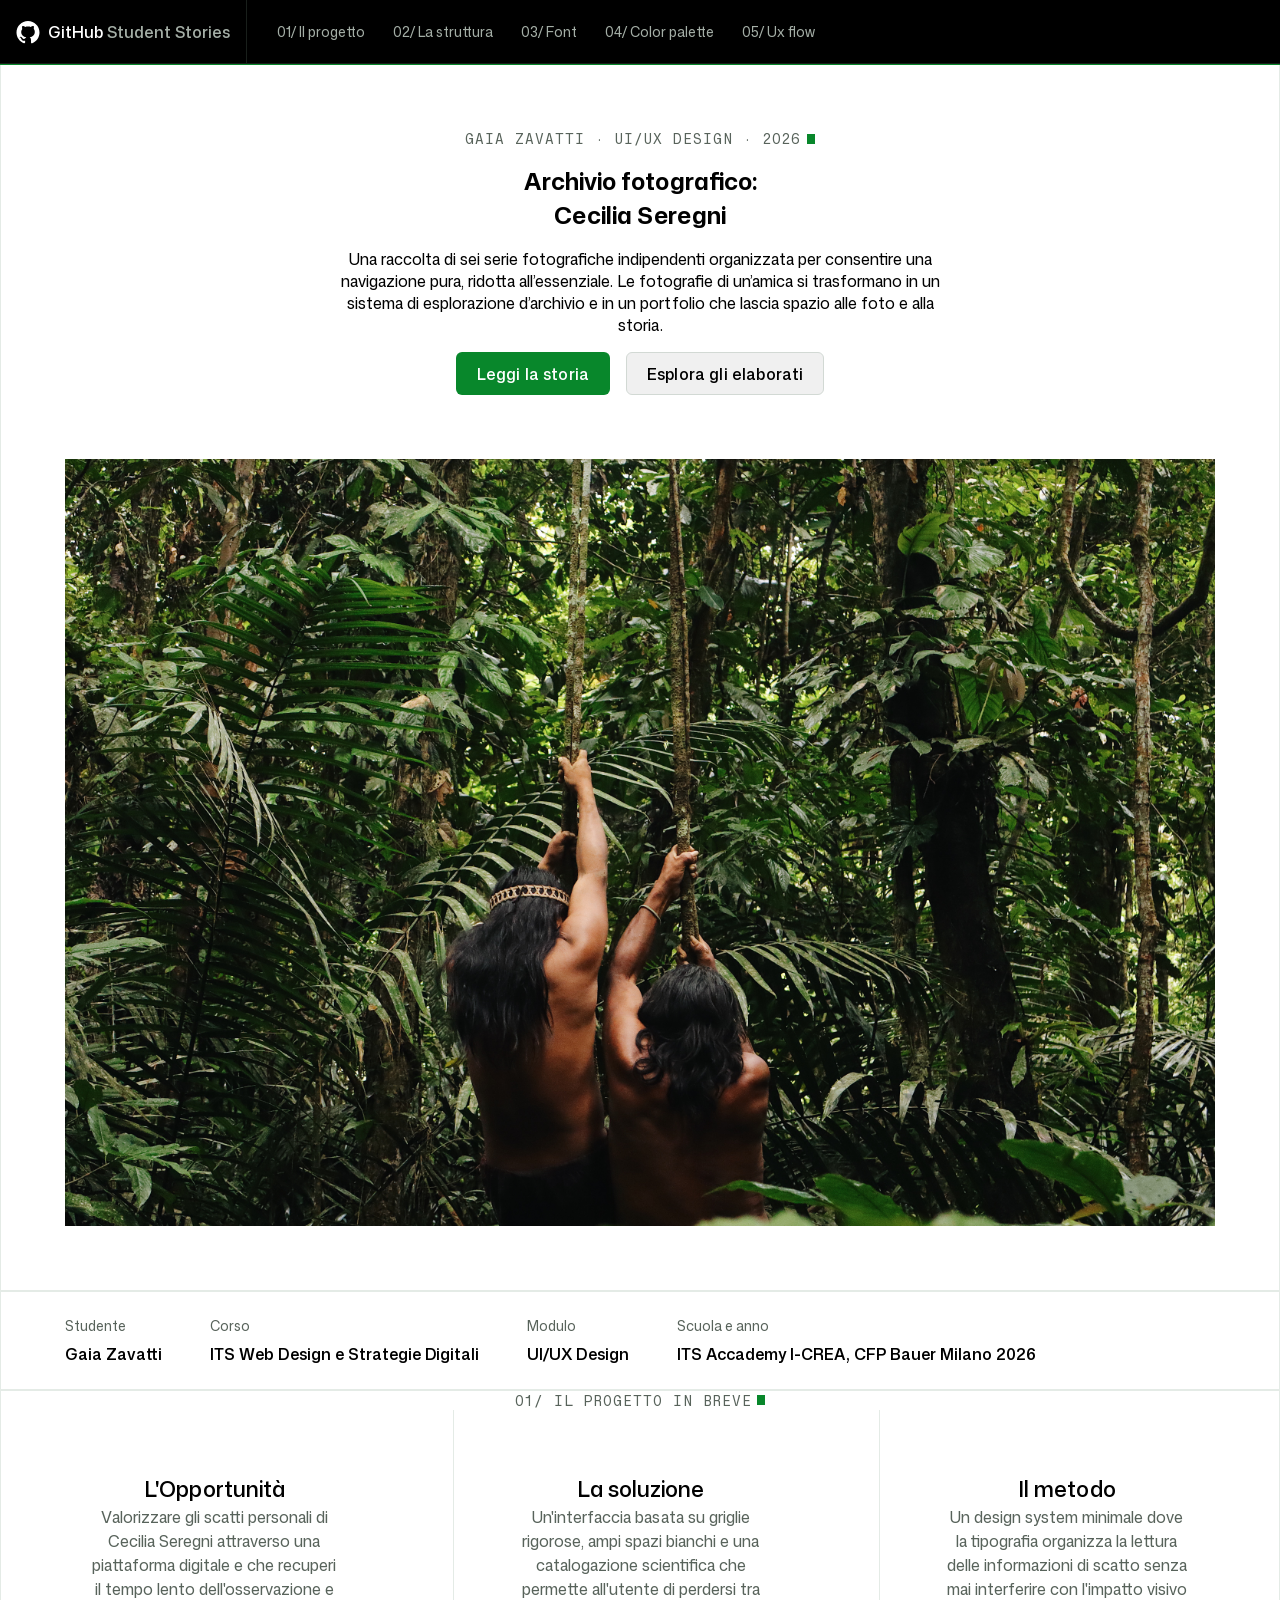
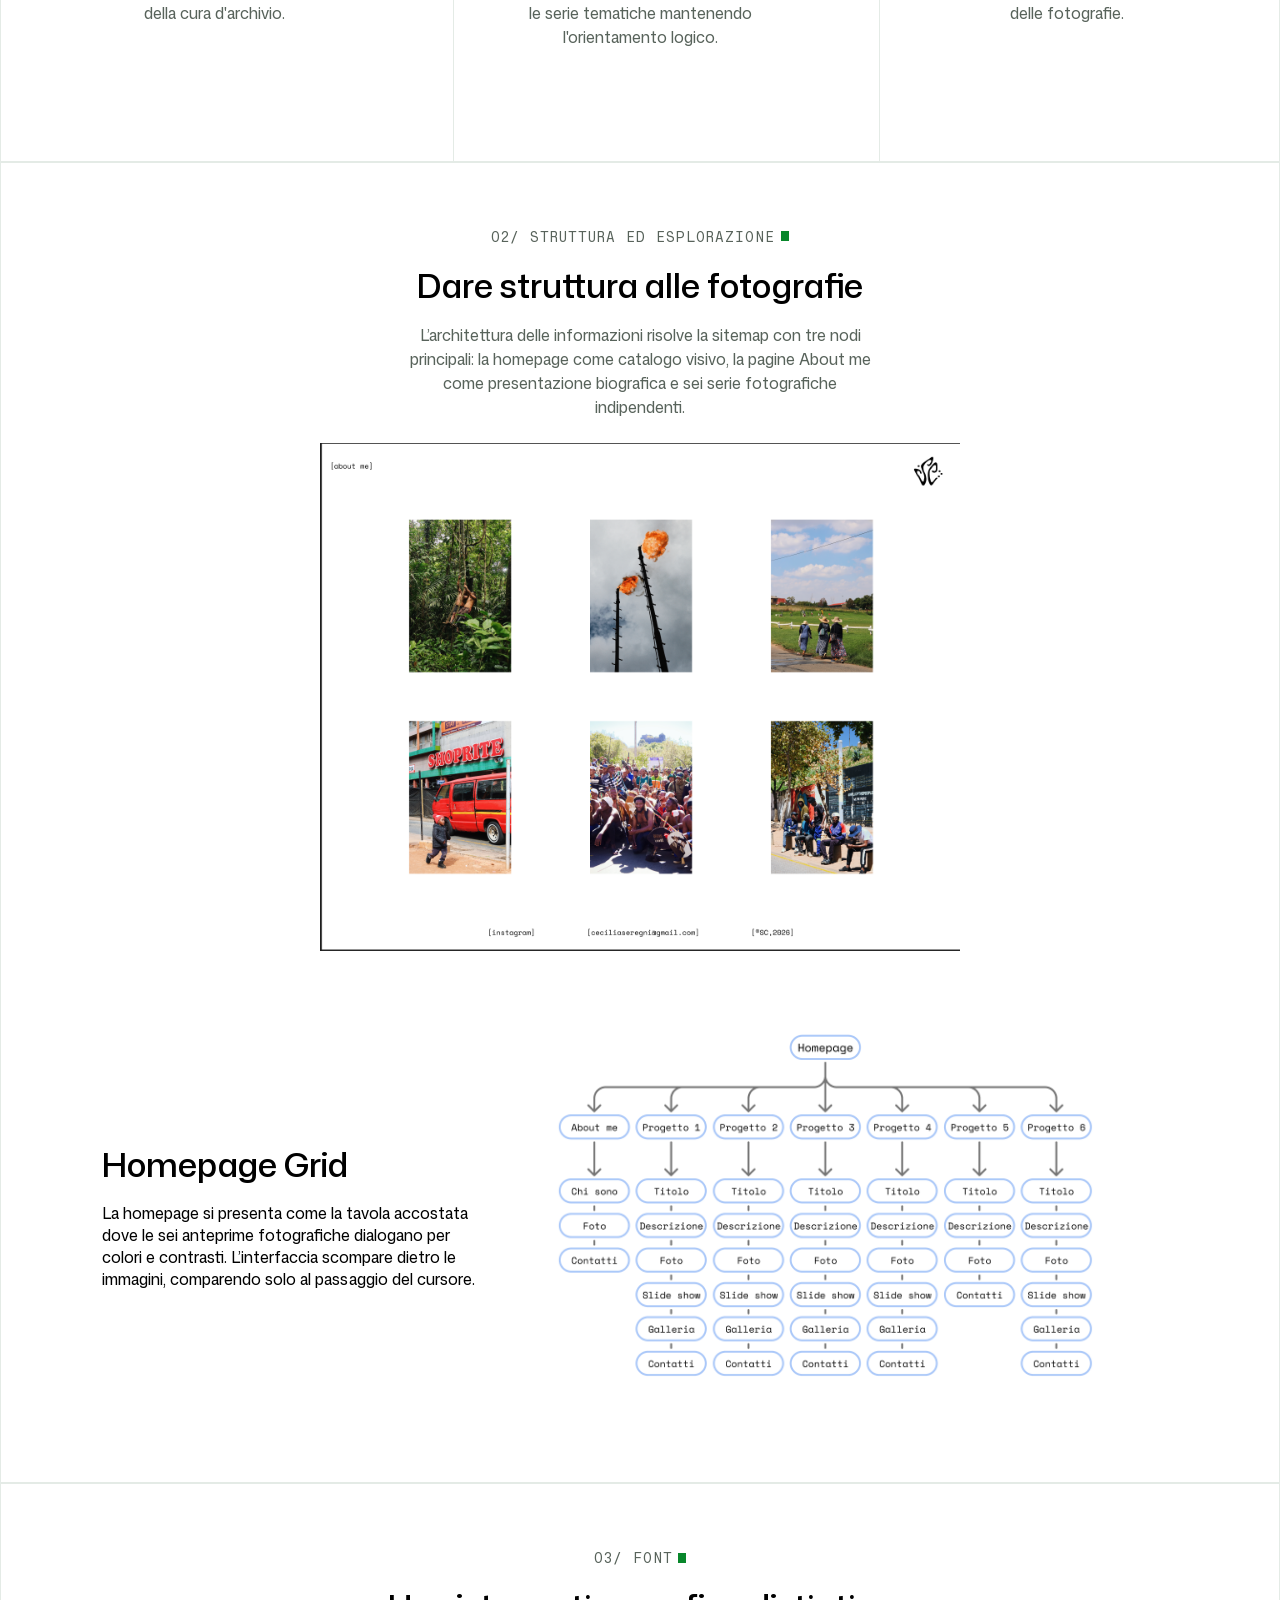
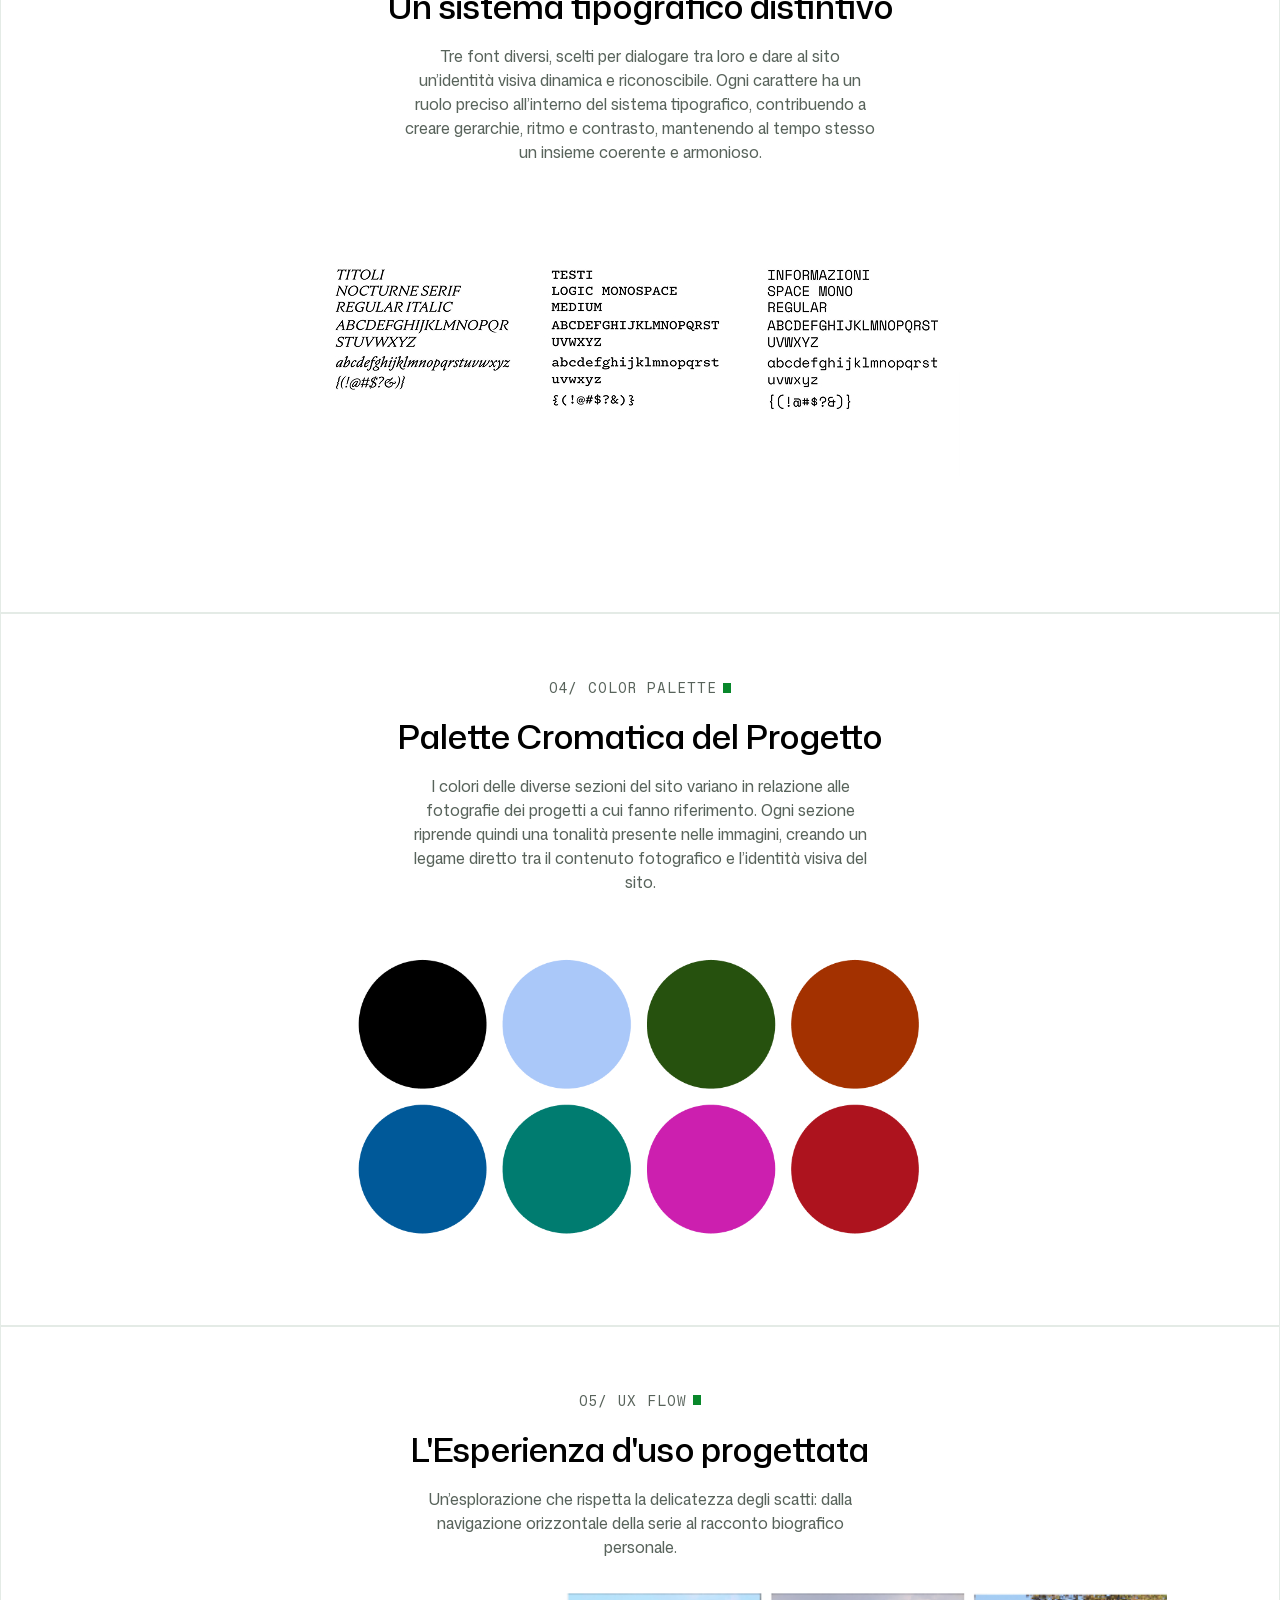
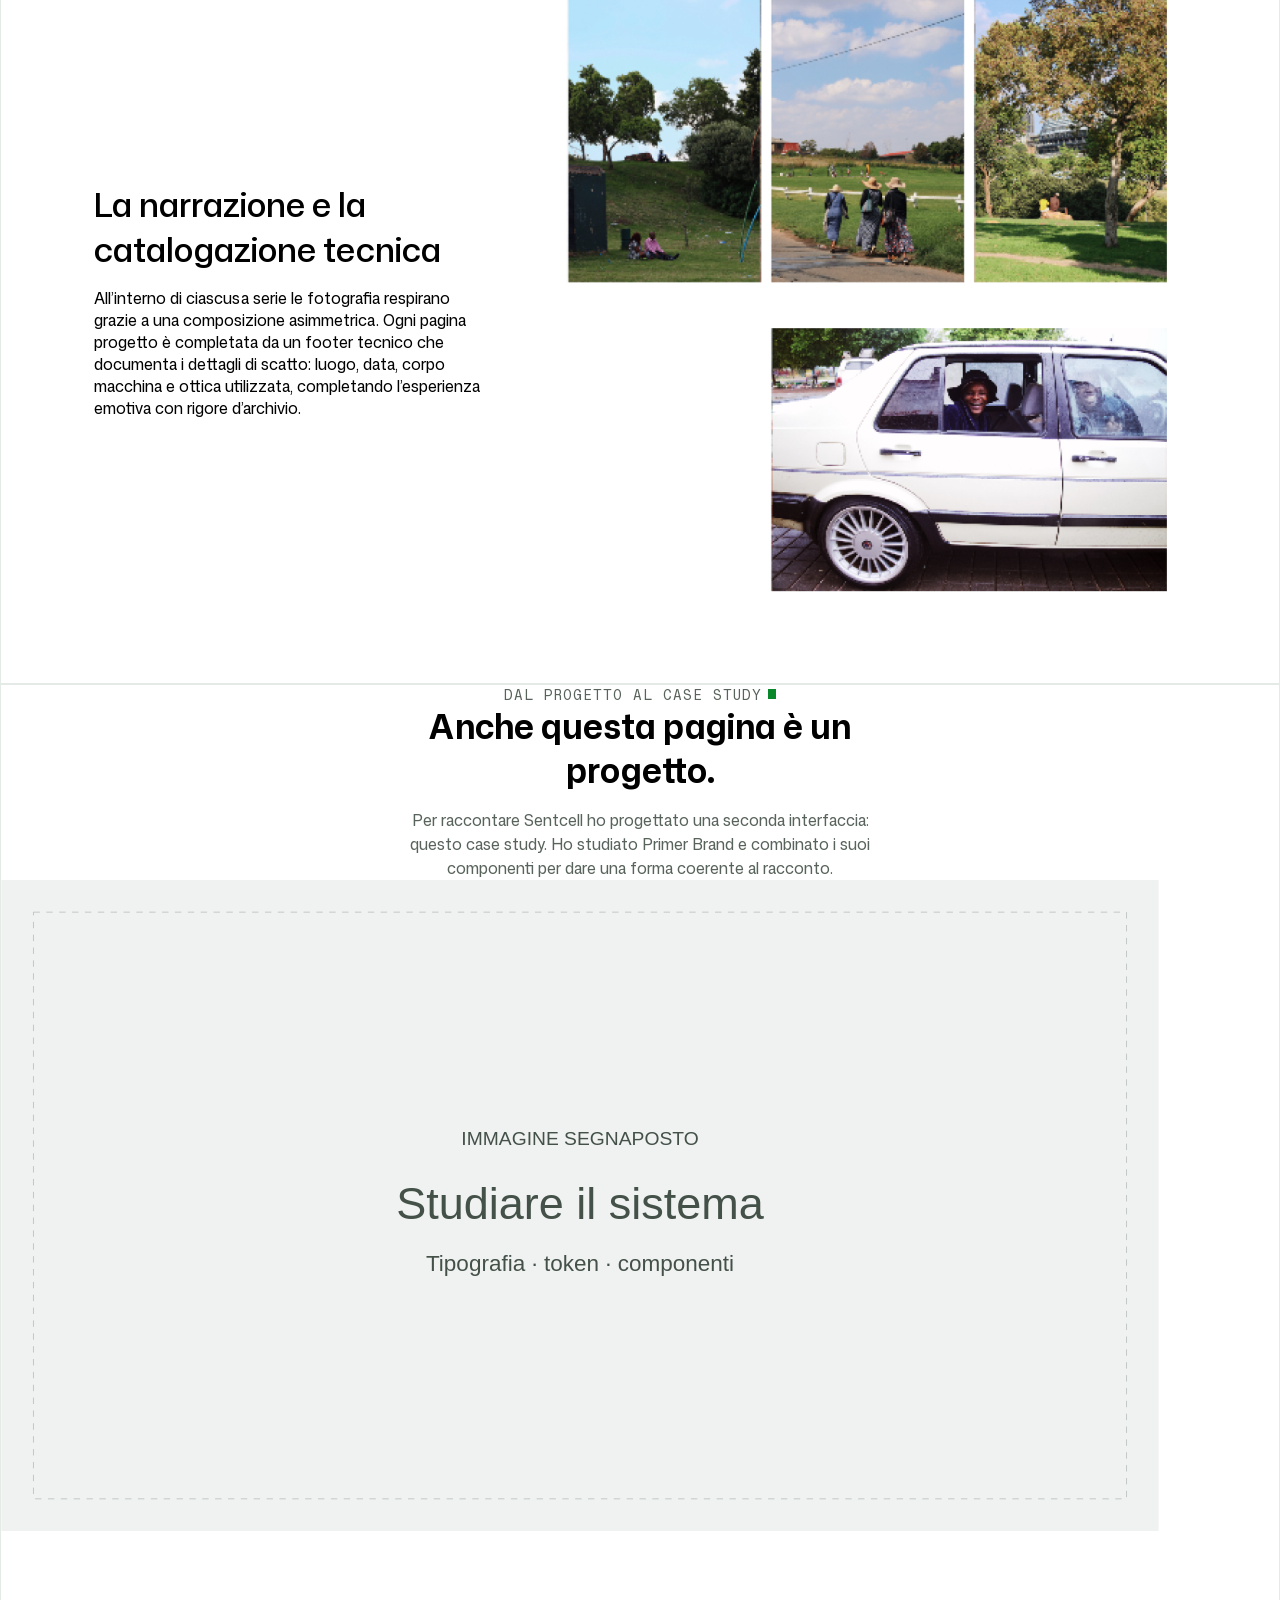
==== commit 846d4782: "ho provato a risolvere degli errori!!!!!!!" ====
--- a/index.html
+++ b/index.html
@@ -96,19 +96,19 @@
 
         <div class="container-project">
           <div class="box-project">
-            <p class="info-project">L'Opportunità</p>
-            <p class="text-info-project">Valorizzare gli scatti personali di Cecilia Seregni attraverso una piattaforma
+            <p class="box-title">L'Opportunità</p>
+            <p class="box-text">Valorizzare gli scatti personali di Cecilia Seregni attraverso una piattaforma
               digitale e che recuperi il tempo lento dell'osservazione e della cura d'archivio.</p>
           </div>
           <div class="box-project">
-            <p class="info-project">La soluzione</p>
-            <p class="text-info-project">Un'interfaccia basata su griglie rigorose, ampi spazi bianchi e una
+            <p class="box-title">La soluzione</p>
+            <p class="box-text">Un'interfaccia basata su griglie rigorose, ampi spazi bianchi e una
               catalogazione scientifica che permette all'utente di perdersi tra le serie tematiche mantenendo
               l'orientamento logico.</p>
           </div>
           <div class="box-project">
-            <p class="info-project">Il metodo</p>
-            <p class="text-info-project">Un design system minimale dove la tipografia organizza la lettura delle
+            <p class="box-title">Il metodo</p>
+            <p class="box-text">Un design system minimale dove la tipografia organizza la lettura delle
               informazioni di scatto senza mai interferire con l'impatto visivo delle fotografie.</p>
           </div>
         </div>
@@ -205,11 +205,11 @@
     </section>
     </div>
 
-    <section id="questa-pagina" class="theme-light">
+    <section id="questa-pagina">
       <header class="container">
         <div class="narrow-box">
           <div class="case-study-intro">
-                    <p class="eyebrow">Gaia Zavatti · UI/UX Design · 2026
+                    <p class="eyebrow"> dal progetto al case study
           <svg class="eyebrow-cursor" width="8" height="10" viewBox="0 0 8 10" fill="none"
             xmlns="http://www.w3.org/2000/svg">
             <rect width="8" height="10" fill="#5FED83" />
--- a/style.css
+++ b/style.css
@@ -31,8 +31,11 @@
     --color-black: #000;
     --color-white: #fff;
     --color-muted: #58635B;
+    --color-navigation: #A4AEA6;
     --color-border-muted: #E4EBE6;
+    --color-border-navigation: #191F1B;
     --color-button-primary-bg: #08872B;
+    --brand-border: #23EA57;
     --color-cursor: #08872B;
     --color-focus: #3094ff;
     --color-button-secondary-bg: rgba(0, 0, 0, 0.06);
@@ -122,17 +125,6 @@
    font-weight: var(--font-weight-medium);
 }
 
-
-.theme-light {
-    --color-muted: #58635B;
-    --color-border-muted: #E4EBE6;
-    
-    --color-cursor: #5FED83;
-    --color-focus: #3094ff;
-    color: var(--color-black);
-    background: var(--color-white);
-}
-
 .hero-text {
     max-width: var(--hero-text-max-width);
 }
@@ -236,7 +228,7 @@
     line-height: var(--text-200-line-height);
     color: var(--color-white);
     background: var(--color-black);
-    border-bottom: var(--border-width) solid var(--color-border-muted);
+    border-bottom: var(--border-width) solid var(--color-border-navigation);
 }
 
 .navigation a {
@@ -308,7 +300,7 @@
 }
 
 .navigation-title span {
-    color: var(--color-muted);
+    color: var(--color-navigation);
 }
 
 .navigation-menu {
@@ -362,7 +354,7 @@
     line-height: var(--text-100-line-height);
     cursor: pointer;
     border: 0;
-    border-left: var(--border-width) solid var(--color-border-muted);
+    border-left: var(--border-width) solid var(--color-border-navigation);
     background: transparent;
     color: var(--color-white);
 }
@@ -449,7 +441,7 @@
 
     .navigation-brand {
         padding-right: var(--navigation-brand-padding-end);
-        border-right: var(--border-width) solid var(--color-border-muted);
+        border-right: var(--border-width) solid var(--color-border-navigation);
     }
 
     .navigation-menu:has(.navigation-panel[popover]) {
@@ -460,7 +452,7 @@
         width: max-content;
         min-width: var(--navigation-toggle-min-width);
         gap: var(--navigation-toggle-gap);
-        border-right: var(--border-width) solid var(--color-border-muted);
+        border-right: var(--border-width) solid var(--color-border-navigation);
         font-weight: var(--font-weight-semibold);
     }
 
@@ -473,7 +465,7 @@
         left: auto;
         right: anchor(right);
         width: anchor-size(width);
-        border: var(--border-width) solid var(--color-border-muted);
+        border: var(--border-width) solid var(--color-border-navigation);
         border-top: 0;
     }
 
@@ -485,7 +477,7 @@
 
     .navigation-list a {
         min-height: var(--navigation-link-min-height);
-        color: var(--color-muted);
+        color: var(--color-navigation);
         border-radius: var(--radius-control);
     }
 
@@ -593,21 +585,18 @@
 
 
 .container-project {
-    display: flex;
-    flex-direction: row;
-    flex-wrap: wrap;
-    align-items: self-start;
-    text-align: center;
-  
+    display: grid;
+    grid-template-columns: 0, 1fr;
+    gap: 2rem;
 }
 
 
 .box-project {
-    display: flex;
-    flex-direction: column;
+    display: border-box;
     text-align: center;
     margin: auto;
-    padding: 64px;
+    overflow-wrap: break-word;
+    padding: 4rem;
     width: 375px;
     height: 351px;
 }
@@ -678,10 +667,25 @@
 .section-title {
     text-align: center;
     color: var(--color-black);
-    font-size: 32px;
+    font-size: var(--text-700-font-size);
     font-weight: var(--font-weight-medium);
     margin-bottom: 16px;
     margin-top: 17px;
+    line-height: 130%;
+
+}
+
+.box-title {
+ color: var(--color-black);
+ font-size: var(--text-500-font-size);
+ font-weight: var(--font-weight-medium);
+ line-height: 140%;
+}
+
+.box-text{
+ color: var(--color-muted);
+ font-size: var(--text-200-font-size);
+ line-height: 150%;
 
 }
 
@@ -689,21 +693,23 @@
     font-size: var(--text-200-font-size);
     text-align: center;
     color: var(--color-muted);
-    font-weight: 300;
+    font-weight: var(--font-weight-regular);
+    line-height: 150%;
     margin-bottom: 24px;
     max-width: 476px;
 }
 
 .section-h3{
-font-size: var(--text-600-font-size);
+font-size: var(--text-700-font-size);
 font-weight: var(--font-weight-medium);
+line-height: 130%;
 margin-bottom: 16px;
 }
 
 .section-description{
 font-size: var(--text-200-font-size);
 font-weight: var(--font-weight-regular);
-color: var(--color-muted)
+color: var(--color-black);
 }
 
 .font-image {
@@ -787,14 +793,21 @@
 
 @media (max-width: 640px) {
     .box-project {
-        font-size: 1rem;
         padding: 1.5rem;
+    }
+
+    .box-title {
+        font-size: 1.25rem;
     }
 }
 
 @media (min-width: 1000px) {
     .container-project {
-        flex-direction: row;
-        justify-content: center;
-    }
-}
+        grid-template-columns: repeat(3, minmax(0, 1fr));
+        gap: 0;
+    }
+
+    .box-project + .box-project {
+        border-left: 1px solid var(--color-border-muted);
+    }
+}
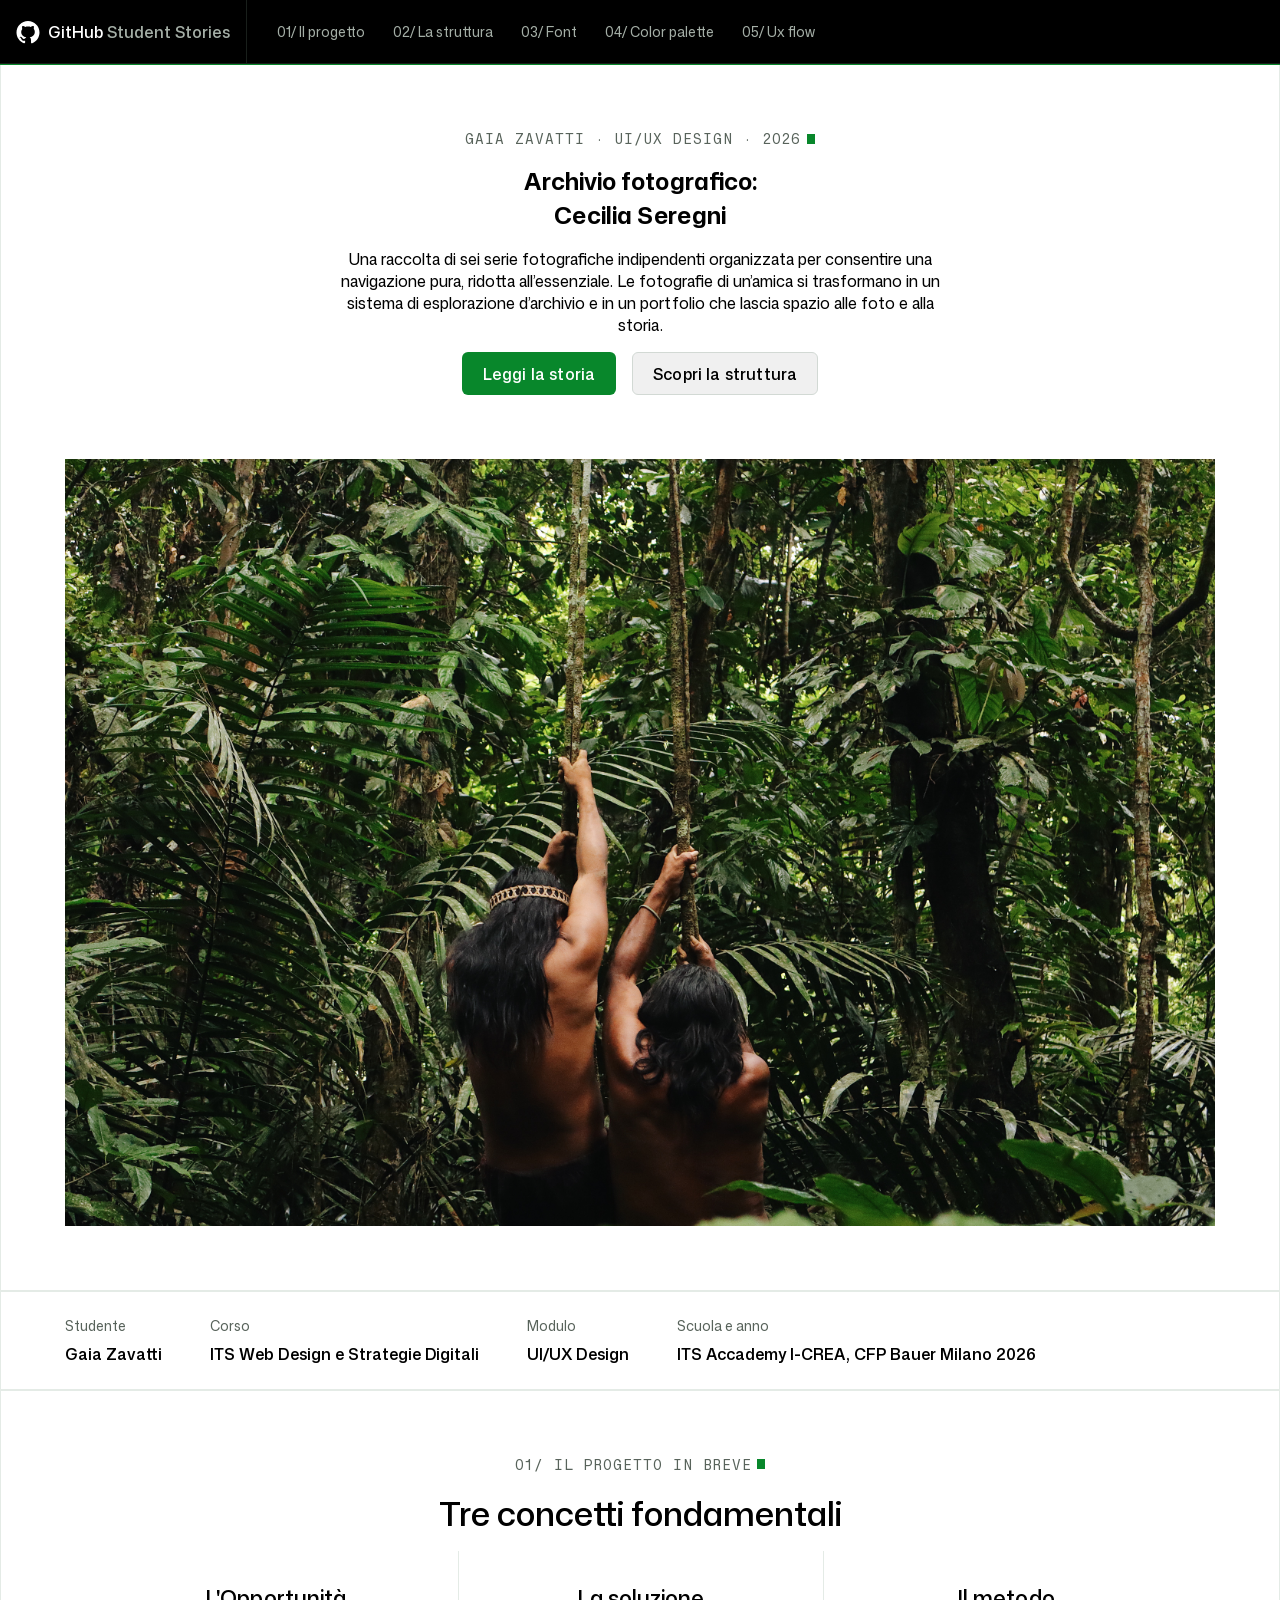
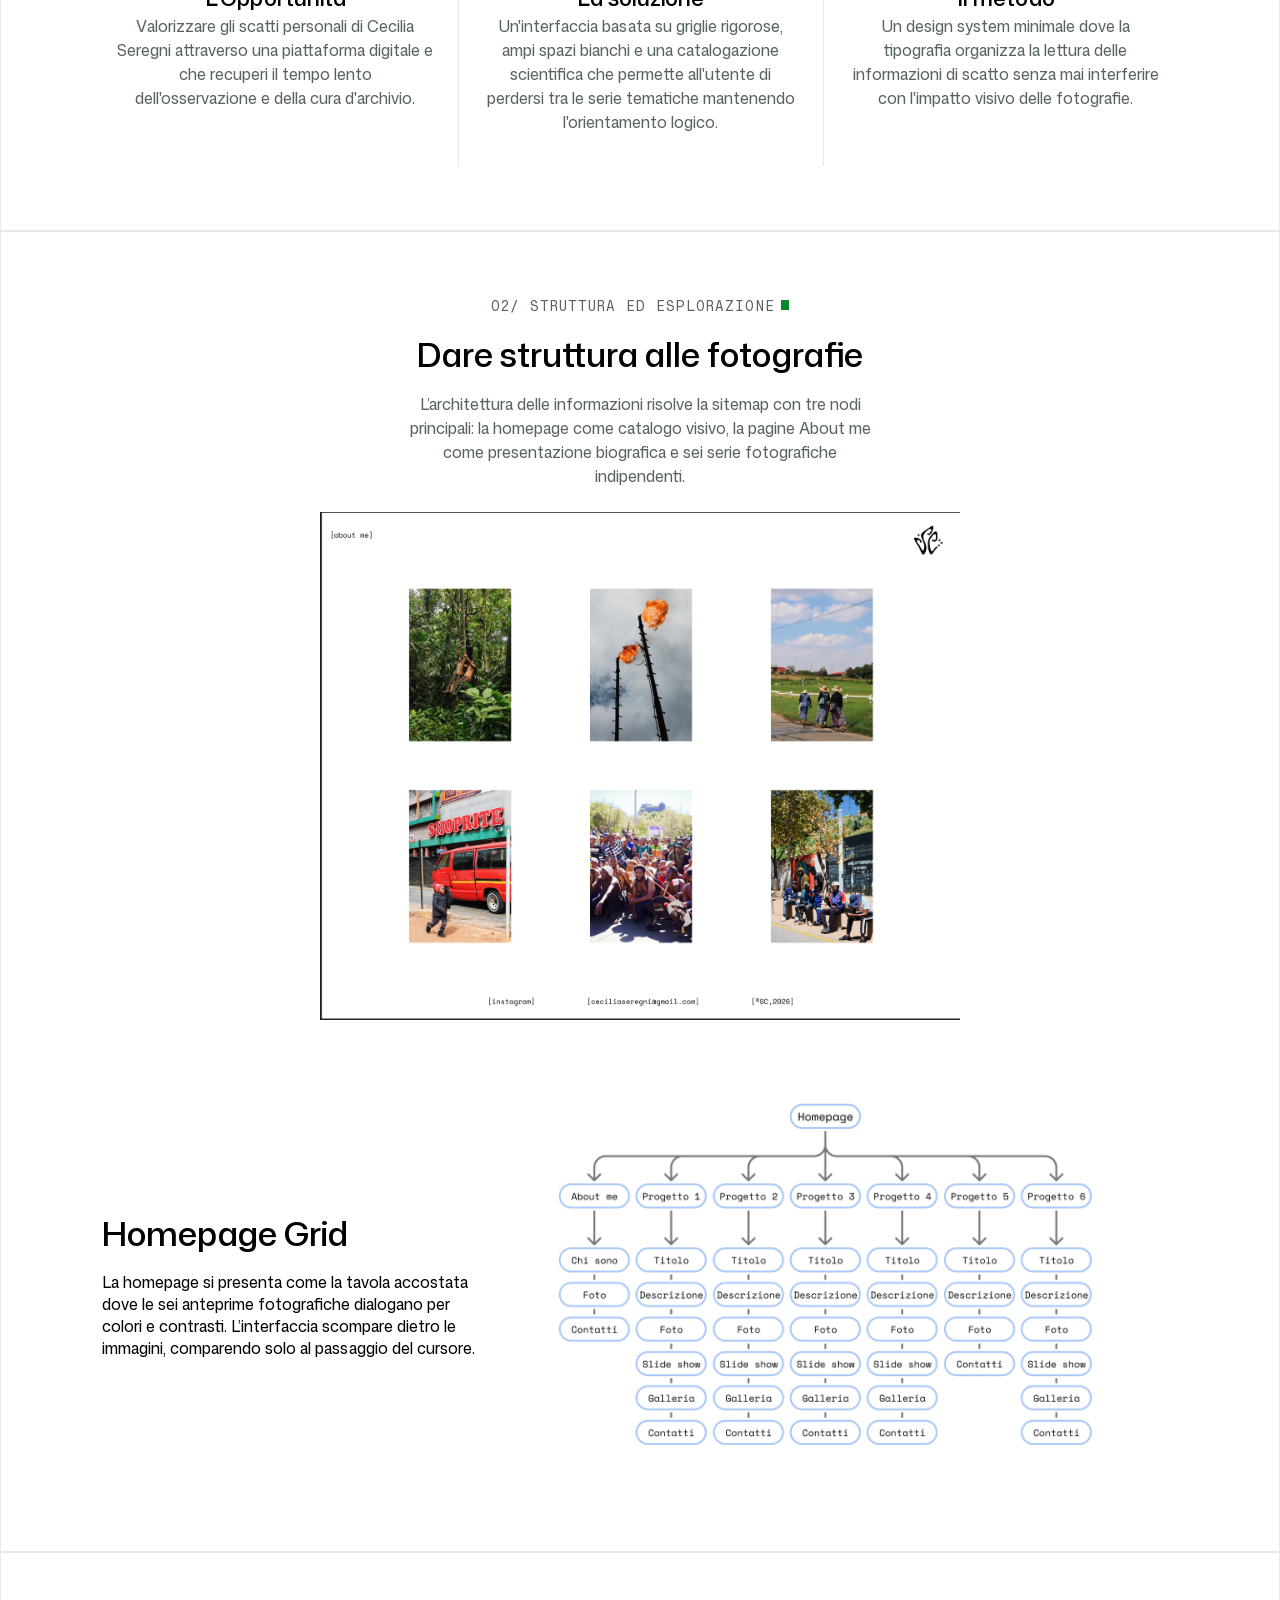
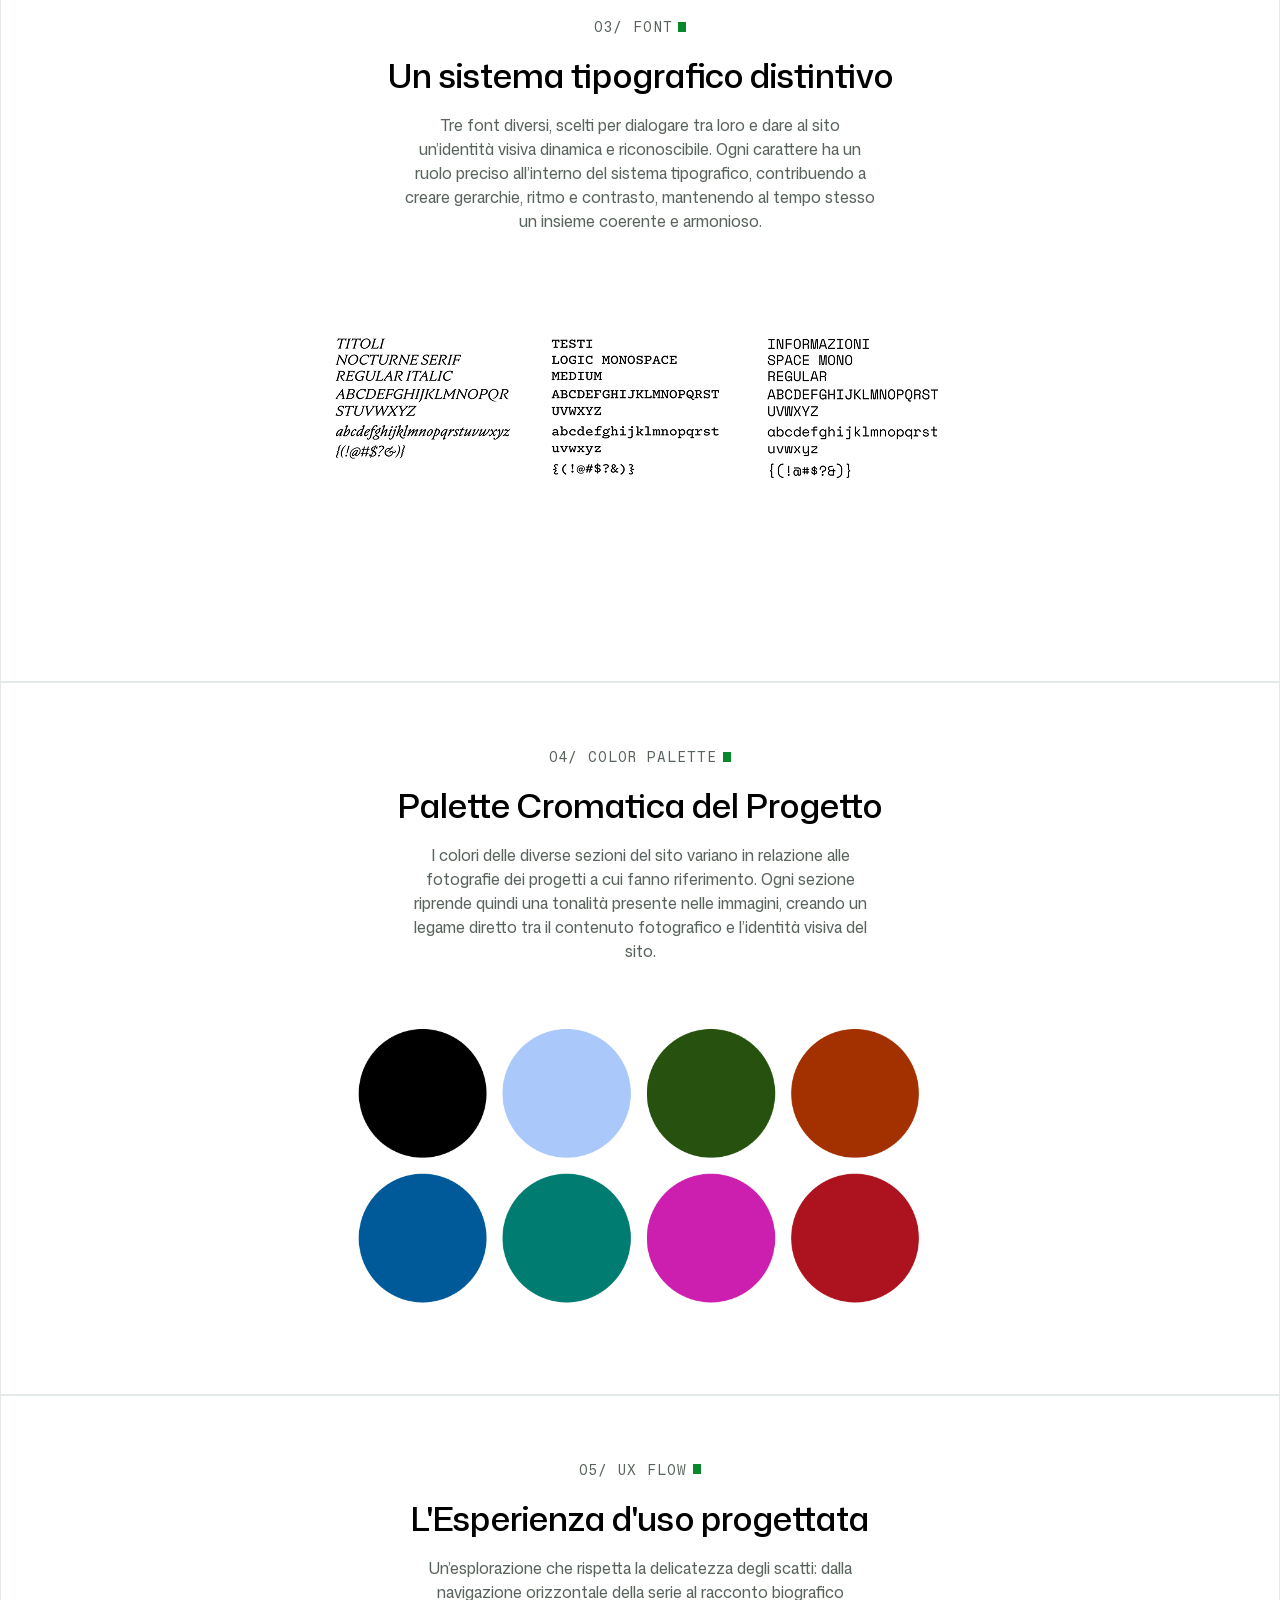
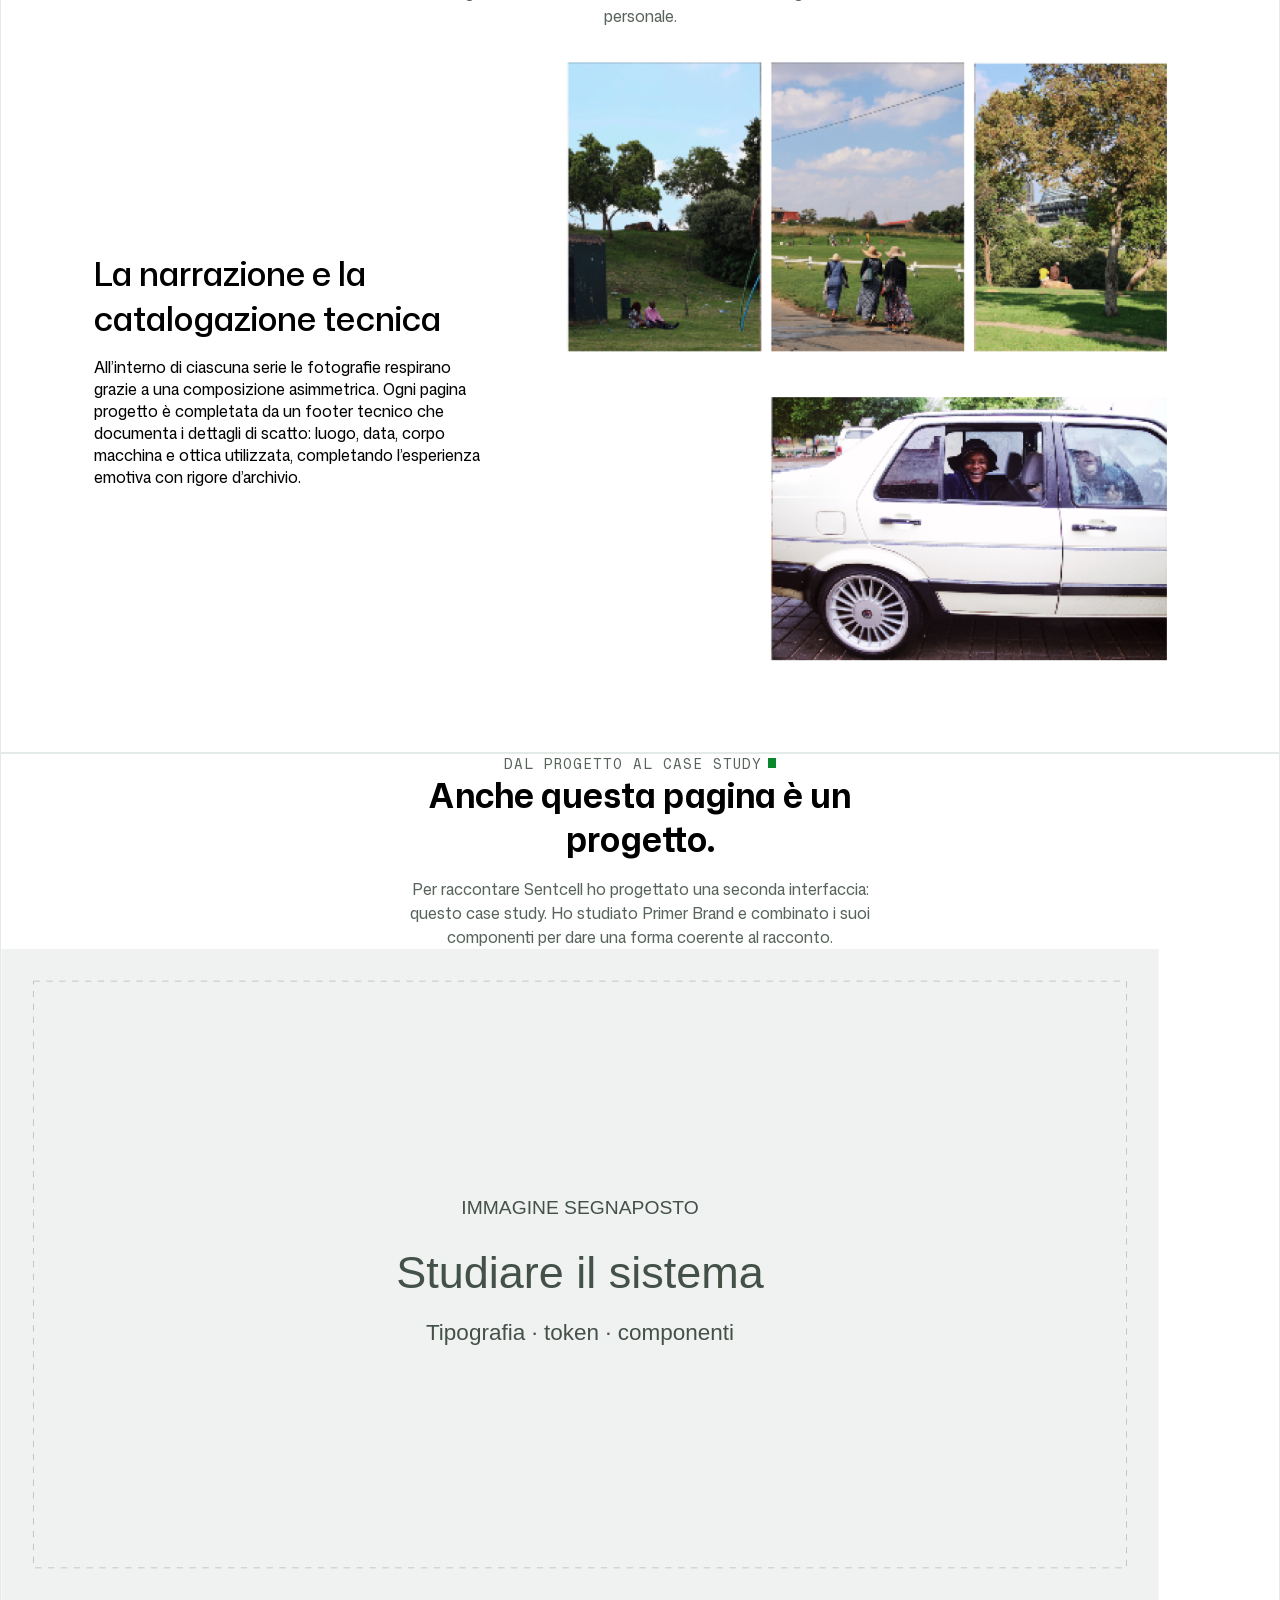
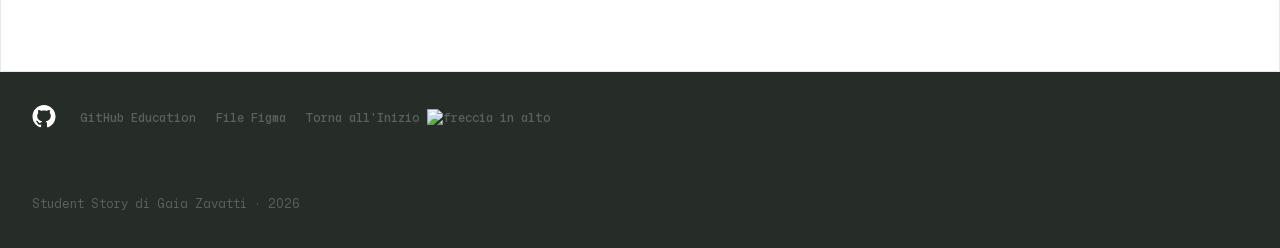
==== commit 5cd2d2b2: "iniziato footer" ====
--- a/index.html
+++ b/index.html
@@ -58,7 +58,7 @@
         </p>
         <div class="button-group">
           <a href="#storia" class="button button-primary">Leggi la storia</a>
-          <a href="#elaborati" class="button button-secondary">Esplora gli elaborati</a>
+          <a href="#struttura" class="button button-secondary">Scopri la struttura</a>
         </div>
         <img class="hero-image" src="assets/images/SEREGNI_10.JPG" alt="immagine">
       </div>
@@ -85,29 +85,28 @@
     </section>
     <!-- Destinazioni provvisorie dei link, da completare/sostituire in base al vostro case study -->
     <section id="progetto">
-      <div class="container" id="storia">
-
+      <div class="project container" id="storia">
         <p class="eyebrow">01/ il progetto in breve
           <svg class="eyebrow-cursor" width="8" height="10" viewBox="0 0 8 10" fill="none"
             xmlns="http://www.w3.org/2000/svg">
             <rect width="8" height="10" fill="#5FED83" />
           </svg>
         </p>
-
+        <h2 class="section-title">Tre concetti fondamentali</h2>
         <div class="container-project">
           <div class="box-project">
-            <p class="box-title">L'Opportunità</p>
+            <h3 class="box-title">L'Opportunità</h3>
             <p class="box-text">Valorizzare gli scatti personali di Cecilia Seregni attraverso una piattaforma
               digitale e che recuperi il tempo lento dell'osservazione e della cura d'archivio.</p>
           </div>
           <div class="box-project">
-            <p class="box-title">La soluzione</p>
+            <h3 class="box-title">La soluzione</h3>
             <p class="box-text">Un'interfaccia basata su griglie rigorose, ampi spazi bianchi e una
               catalogazione scientifica che permette all'utente di perdersi tra le serie tematiche mantenendo
               l'orientamento logico.</p>
           </div>
           <div class="box-project">
-            <p class="box-title">Il metodo</p>
+            <h3 class="box-title">Il metodo</h3>
             <p class="box-text">Un design system minimale dove la tipografia organizza la lettura delle
               informazioni di scatto senza mai interferire con l'impatto visivo delle fotografie.</p>
           </div>
@@ -191,7 +190,7 @@
         <div class="narrazione-content">
           <div class="narrazione">
             <h3 class="section-h3"> La narrazione e la catalogazione tecnica</h3>
-            <p class="section-description">All’interno di ciascusa serie le fotografia respirano grazie a una
+            <p class="section-description">All’interno di ciascuna serie le fotografie respirano grazie a una
               composizione asimmetrica.  Ogni pagina progetto è completata da un footer tecnico che documenta i dettagli
               di scatto: luogo, data, corpo macchina e ottica utilizzata, completando l’esperienza emotiva con rigore
@@ -209,17 +208,18 @@
       <header class="container">
         <div class="narrow-box">
           <div class="case-study-intro">
-                    <p class="eyebrow"> dal progetto al case study
-          <svg class="eyebrow-cursor" width="8" height="10" viewBox="0 0 8 10" fill="none"
-            xmlns="http://www.w3.org/2000/svg">
-            <rect width="8" height="10" fill="#5FED83" />
-          </svg>
-        </p>
+            <p class="eyebrow"> dal progetto al case study
+              <svg class="eyebrow-cursor" width="8" height="10" viewBox="0 0 8 10" fill="none"
+                xmlns="http://www.w3.org/2000/svg">
+                <rect width="8" height="10" fill="#5FED83" />
+              </svg>
+            </p>
             <h2 class="h2-case-study"> Anche questa pagina è un progetto.</h2>
-            <p class="p-case-study">Per raccontare Sentcell ho progettato una seconda interfaccia: questo case study. Ho studiato Primer Brand e combinato i suoi componenti per dare una forma coerente al racconto.</p>
-          </div>
-        </div>
-      <div class="breakoutTabs">
+            <p class="p-case-study">Per raccontare Sentcell ho progettato una seconda interfaccia: questo case study. Ho
+              studiato Primer Brand e combinato i suoi componenti per dare una forma coerente al racconto.</p>
+          </div>
+        </div>
+        <div class="breakoutTabs">
           <img class="image-footer" src="assets/images/primer-study.svg" alt="screenshot footer pagina">
           <div class="breakoutTabs-box">
             <ul class="breakdownTabs-list">
@@ -234,13 +234,35 @@
               </li>
 
             </ul>
-          
-          </div>
-        </div>
-      </div>
-<ul></ul>
-    </main>
-  <footer></footer>
+
+          </div>
+        </div>
+        </div>
+        <ul></ul>
+  </main>
+  <footer class="footer">
+    <div class="top-footer">
+      <div class="top-content">
+        <img src="assets/images/github-mark.svg" width="24" height="24" alt="Logo GitHub" />
+
+        <nav id="footer-panel" class="footer-panel" aria-label="Link del footer">
+
+          <ul class="footer-link">
+            <li><a href=""><span>GitHub Education</span></a></li>
+            <li><a href=""><span>File Figma</span></a></li>
+            <li><a href="#top"><span>Torna all'Inizio
+                  <img src="" alt="freccia in alto"></span></a></li>
+
+
+          </ul>
+        </nav>
+      </div>
+    </div>
+
+    <div class="bottom-footer">
+      <p class="footer-credits">Student Story di Gaia Zavatti · 2026 </p>
+    </div>
+  </footer>
 </body>
 
 </html>
--- a/style.css
+++ b/style.css
@@ -38,6 +38,7 @@
     --brand-border: #23EA57;
     --color-cursor: #08872B;
     --color-focus: #3094ff;
+    --color-background-footer: #262C28;
     --color-button-secondary-bg: rgba(0, 0, 0, 0.06);
     --color-button-secondary-border: #D2D9D4;
     --container-width: 1280px;
@@ -586,19 +587,24 @@
 
 .container-project {
     display: grid;
-    grid-template-columns: 0, 1fr;
-    gap: 2rem;
+    align-items: stretch;
 }
 
 
 .box-project {
-    display: border-box;
     text-align: center;
-    margin: auto;
     overflow-wrap: break-word;
-    padding: 4rem;
-    width: 375px;
-    height: 351px;
+    padding: 2rem 1.5rem;
+    min-width: 0;
+    display: flex;
+    flex-direction: column;
+    justify-content: flex-start;
+    max-width: 365px;
+}
+
+
+.box-project + .box-project {
+  border-top: 1px solid var(--color-border-muted);
 }
 
 .info-project {
@@ -611,6 +617,16 @@
     color: var(--color-muted);
     font-size: var(--text-200-font-size);
     font-weight: var(--font-weight-semibold);
+}
+.project{
+    padding: var(--spacing-64);
+    border: 1px solid var(--color-border-muted);
+    display: flex;
+    flex-direction: column;
+    align-items: center;
+    max-width: 1280px;
+    margin-left: auto;
+margin-right: auto;
 }
 
 .structure{
@@ -799,6 +815,7 @@
     .box-title {
         font-size: 1.25rem;
     }
+
 }
 
 @media (min-width: 1000px) {
@@ -808,6 +825,67 @@
     }
 
     .box-project + .box-project {
+        border-top: none;
         border-left: 1px solid var(--color-border-muted);
     }
-}
+
+}
+
+.footer {
+    background-color: var(--color-background-footer);
+    
+}
+
+.top-footer,
+.bottom-footer {
+    max-width: var(--container-width);
+    padding: 32px;
+    margin: auto;
+}
+
+.footer-link {
+    display: flex;
+    flex-direction: row;
+    align-items: center;
+    gap: 20px;
+    margin: 0;
+    padding: 0;
+    list-style: none;
+    
+}
+
+.footer-link a {
+    color: var(--color-muted);
+    font-family: var(--font-mono);
+    font-size: 12px;
+    font-weight: var(--font-weight-medium);
+    line-height: 150%;
+    text-decoration: none;
+}
+
+
+
+.top-content {
+    display: flex;
+    flex-direction: row;
+    align-items: center;
+    gap: 1.5rem;
+}
+
+.footer-credits {
+    color: var(--color-muted);
+    font-family: var(--font-mono);
+    font-size: 12px;
+    font-weight: var(--font-weight-regular);
+    line-height: 150%;
+}
+
+.bottom-footer {
+    display: flex;
+    height: 88px;
+    align-items: center;
+    max-width: var(--container-width);
+
+}
+
+@media (max-width: 640px)
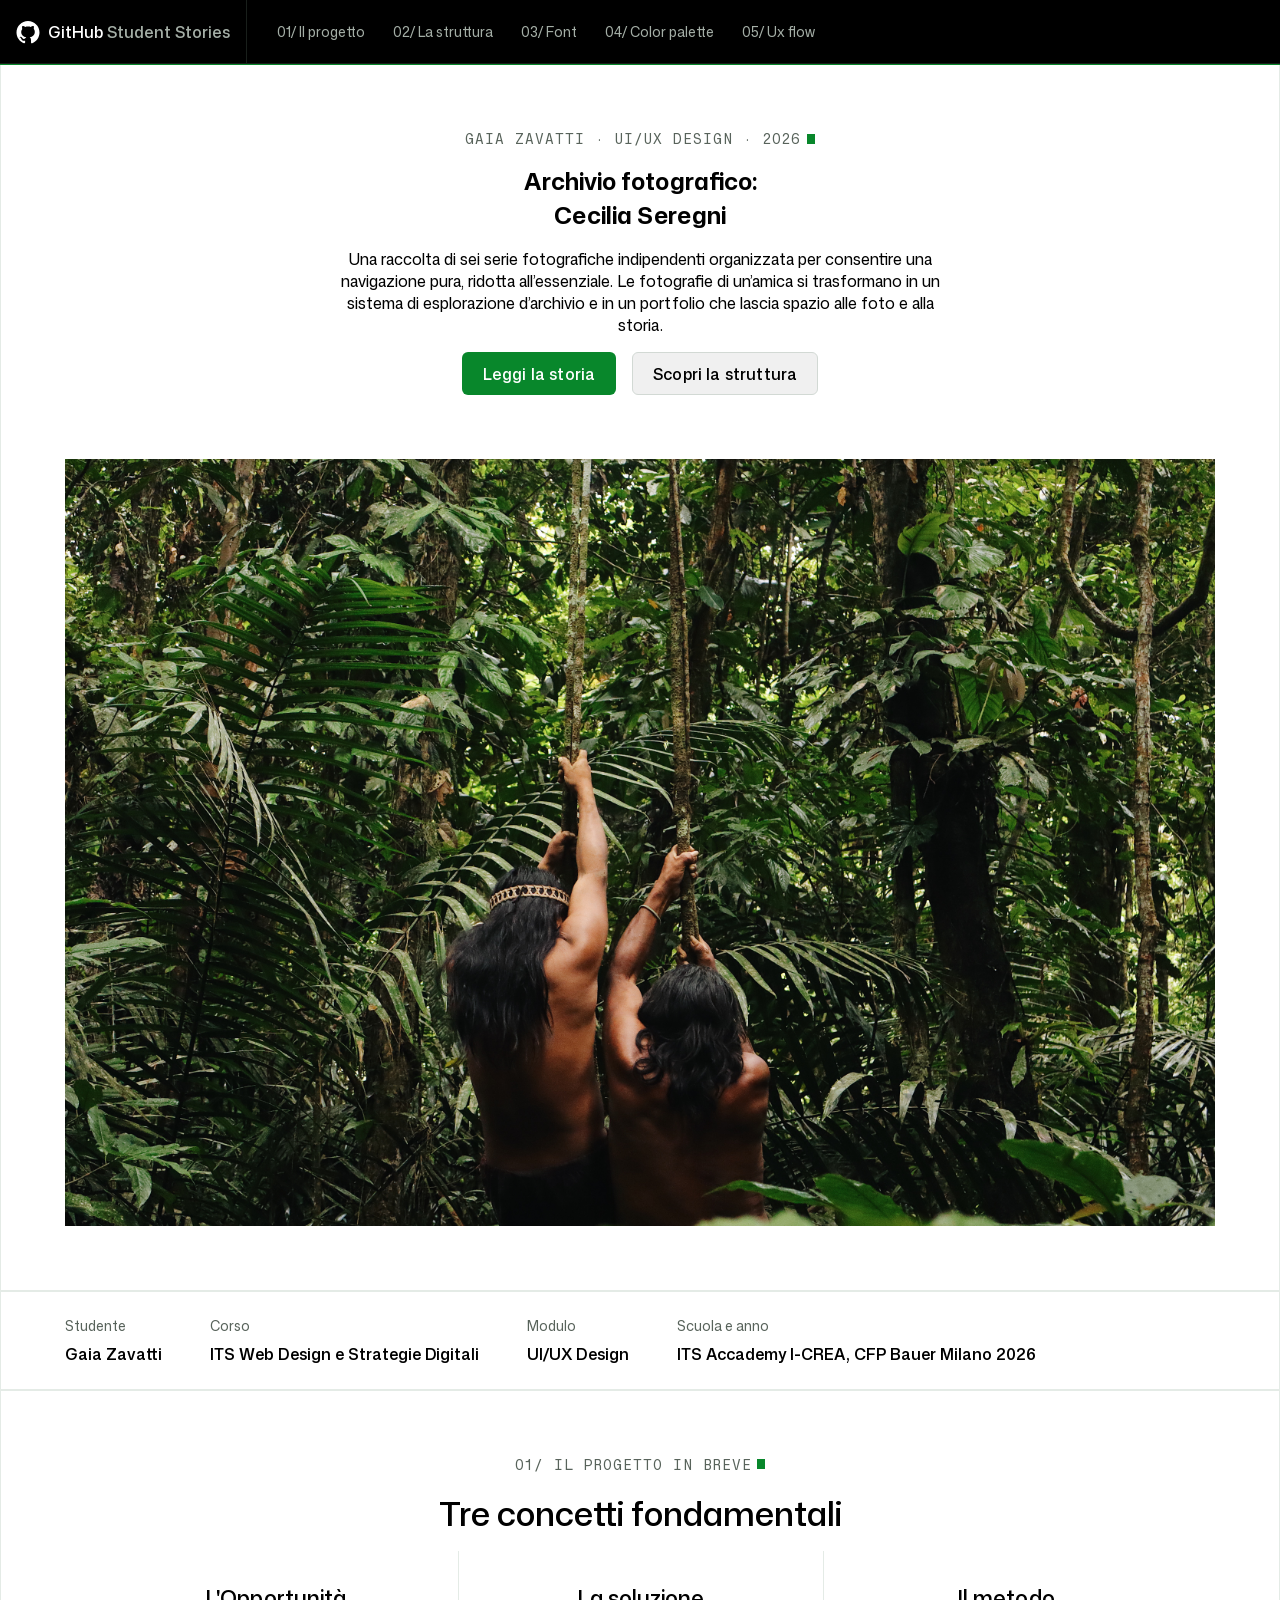
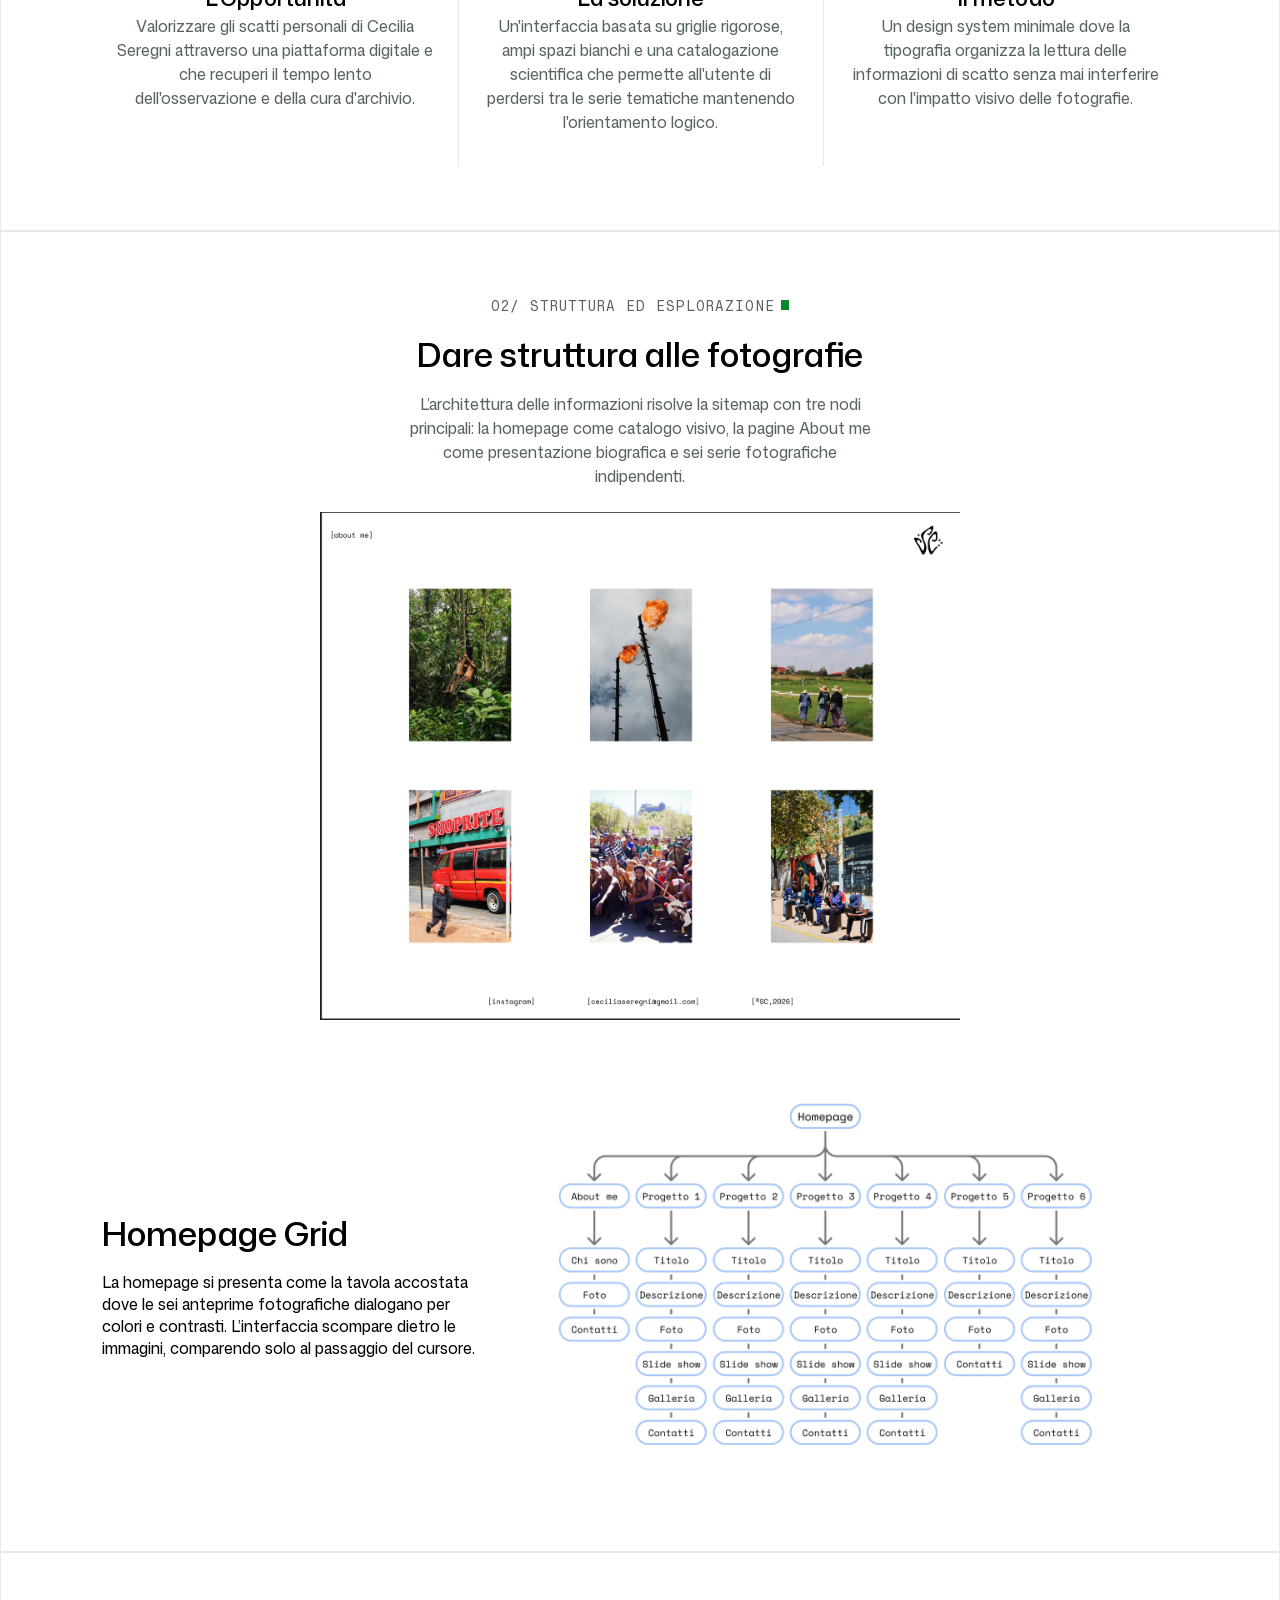
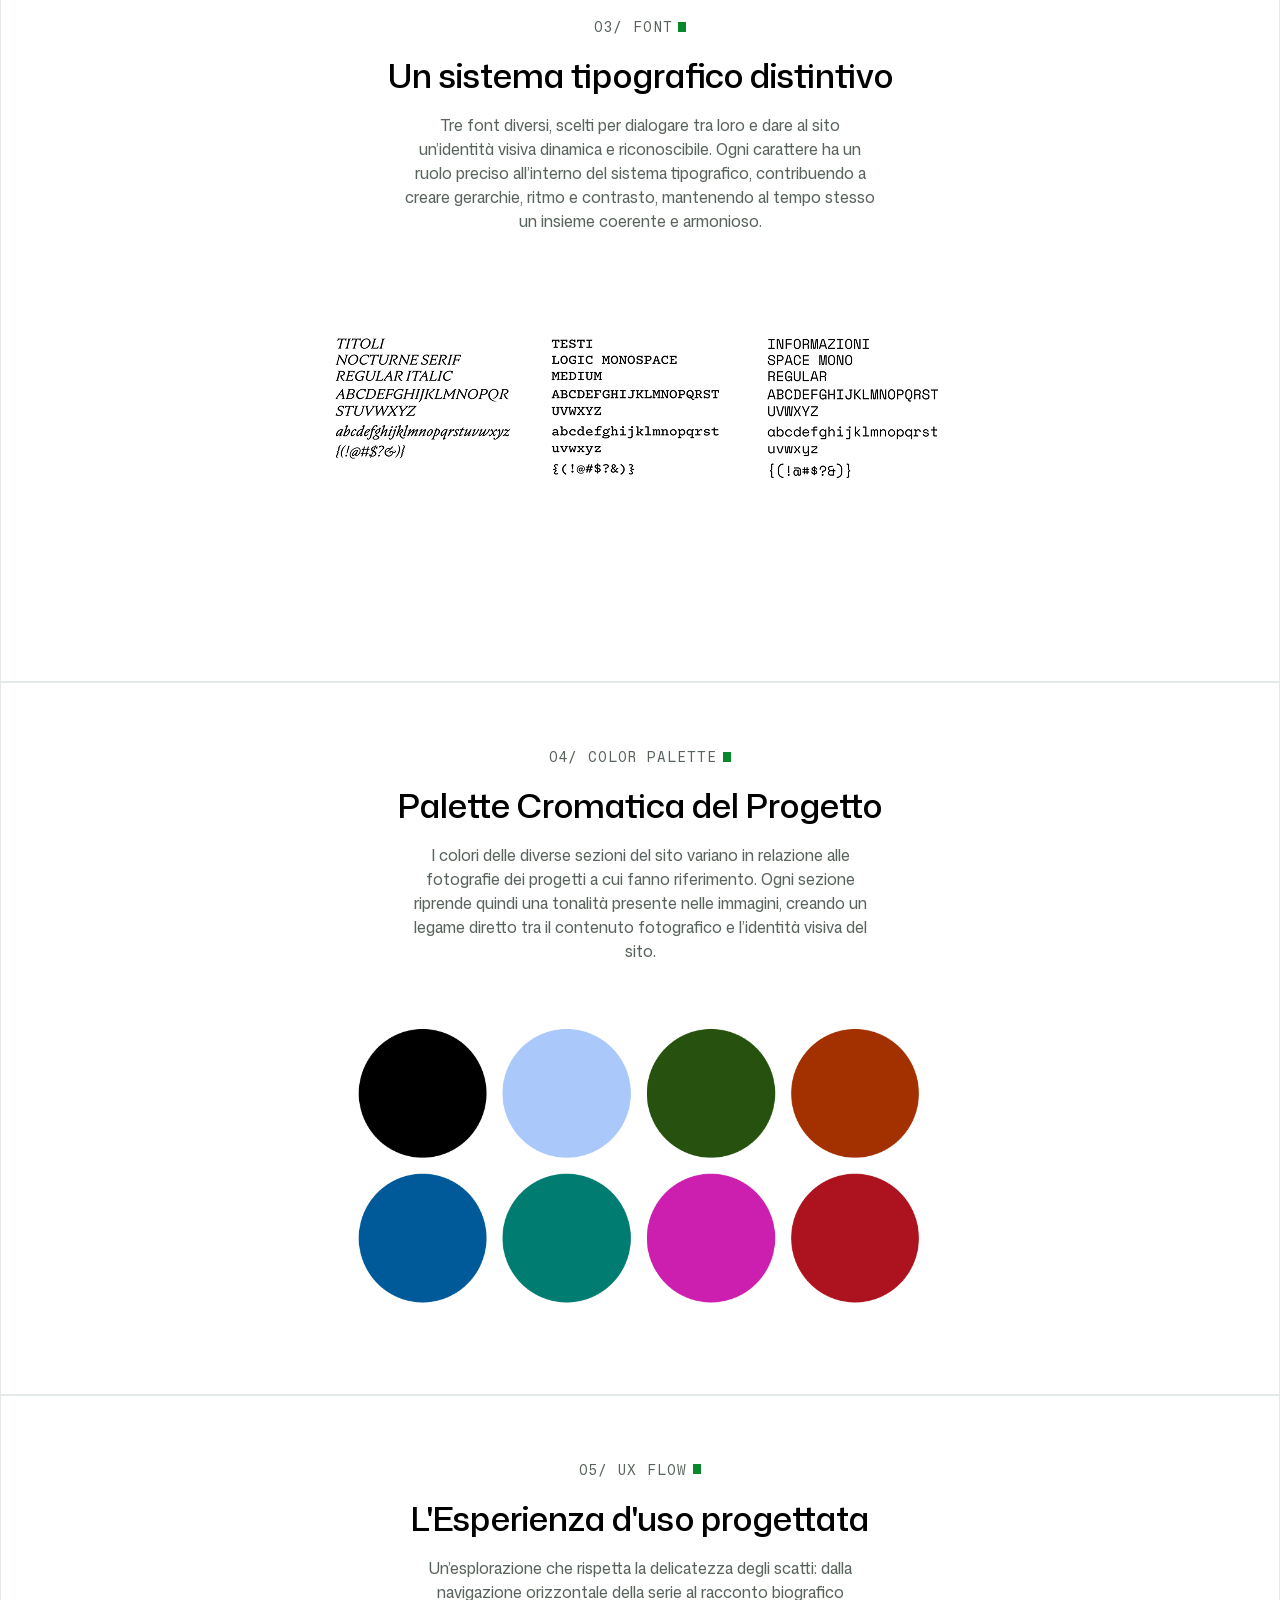
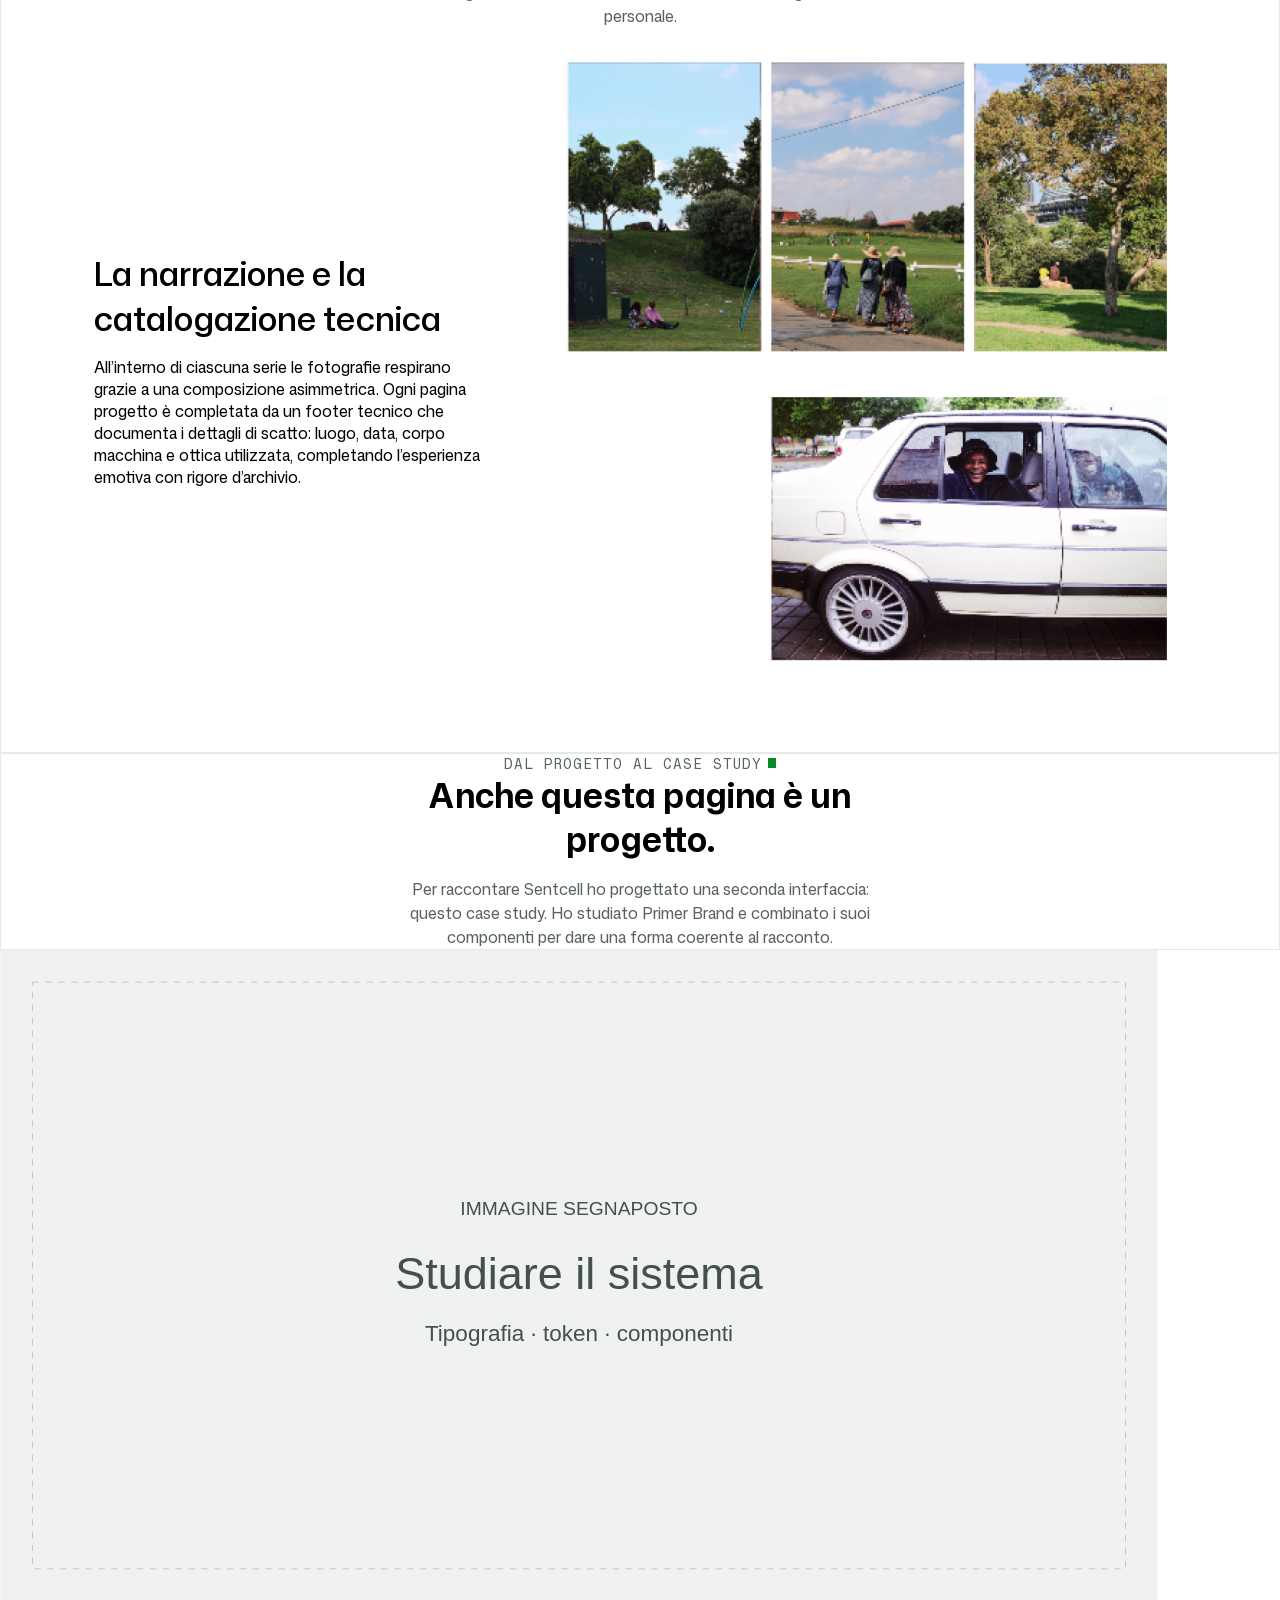
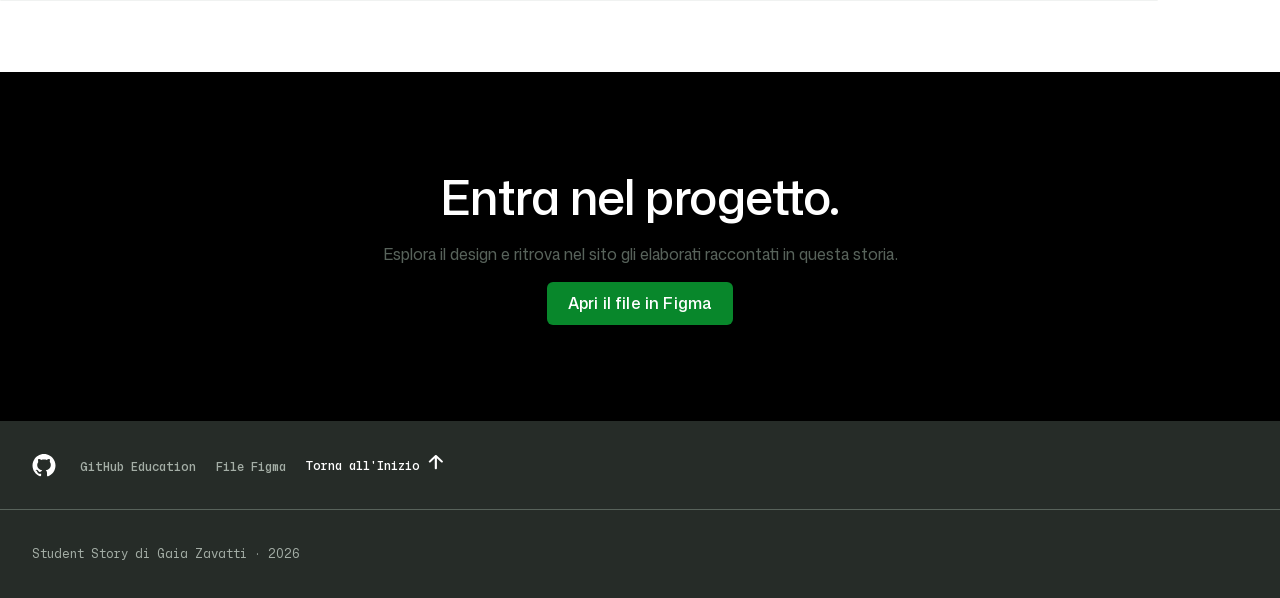
==== commit 7390208c: "sezione invito, fine footer ?" ====
--- a/index.html
+++ b/index.html
@@ -205,8 +205,7 @@
     </div>
 
     <section id="questa-pagina">
-      <header class="container">
-        <div class="narrow-box">
+        <div class="narrow-box container">
           <div class="case-study-intro">
             <p class="eyebrow"> dal progetto al case study
               <svg class="eyebrow-cursor" width="8" height="10" viewBox="0 0 8 10" fill="none"
@@ -239,29 +238,41 @@
         </div>
         </div>
         <ul></ul>
+    </section>
+
+        <section class="invito">
+          <div class="enter-invite">
+            <h2 class="invite-title">Entra nel progetto.</h2>
+            <p class="invite-text">Esplora il design e ritrova nel sito gli elaborati raccontati in questa storia.</p>
+             <a href="https://www.figma.com/design/QFBsemm7ecT9mQPiZHA64g/Archivio-Foto?node-id=0-1&m=dev" class="button button-primary">Apri il file in Figma</a>
+
+          </div>
+        </section>
   </main>
   <footer class="footer">
     <div class="top-footer">
       <div class="top-content">
-        <img src="assets/images/github-mark.svg" width="24" height="24" alt="Logo GitHub" />
+        <img class="footer-logo" src="assets/images/github-mark.svg" width="24" height="24" alt="Logo GitHub" />
 
         <nav id="footer-panel" class="footer-panel" aria-label="Link del footer">
 
           <ul class="footer-link">
-            <li><a href=""><span>GitHub Education</span></a></li>
-            <li><a href=""><span>File Figma</span></a></li>
-            <li><a href="#top"><span>Torna all'Inizio
-                  <img src="" alt="freccia in alto"></span></a></li>
+            <li><a href="https://github.com/education"><span>GitHub Education</span></a></li>
+            <li><a href="https://www.figma.com/design/QFBsemm7ecT9mQPiZHA64g/Archivio-Foto?node-id=0-1&m=dev"><span>File Figma</span></a></li>
+            <li class="item-top"><a href="#top"><span>Torna all'Inizio
+                  <img src="assets/images/Arrow up.svg" alt="freccia in alto"></span></a></li>
 
 
           </ul>
         </nav>
       </div>
     </div>
+    <div class="bottom-footer-line">
 
     <div class="bottom-footer">
       <p class="footer-credits">Student Story di Gaia Zavatti · 2026 </p>
     </div>
+    </div>
   </footer>
 </body>
 
--- a/style.css
+++ b/style.css
@@ -831,6 +831,36 @@
 
 }
 
+.invito {
+    background-color: var(--color-black);
+    width: none;
+
+}
+
+.enter-invite {
+    display: flex;
+    flex-direction: column;
+    align-items: center;
+    padding: 96px 64px;
+    gap: 16px;
+}
+
+.invite-title {
+    color: var(--color-white);
+    font-size: 48px;
+    text-align: center;
+    font-weight: var(--font-weight-medium);
+    line-height: 120%;
+}
+
+.invite-text {
+    color: var(--color-muted);
+    font-size: var(--text-200-font-size);
+    text-align: center;
+    font-weight: var(--font-weight-regular);
+    line-height: 150%;
+}
+
 .footer {
     background-color: var(--color-background-footer);
     
@@ -845,7 +875,6 @@
 
 .footer-link {
     display: flex;
-    flex-direction: row;
     align-items: center;
     gap: 20px;
     margin: 0;
@@ -855,7 +884,7 @@
 }
 
 .footer-link a {
-    color: var(--color-muted);
+    color: var(--color-navigation);
     font-family: var(--font-mono);
     font-size: 12px;
     font-weight: var(--font-weight-medium);
@@ -863,17 +892,28 @@
     text-decoration: none;
 }
 
+.item-top a {
+    display: flex;
+    align-items: center;
+    gap: 12px;
+    color: var(--color-white);
+}
+
+.item-top img {
+    width: 16px;
+    height: 16px;
+}
 
 
 .top-content {
-    display: flex;
-    flex-direction: row;
+    position: relative;
+    display: flex;
     align-items: center;
     gap: 1.5rem;
 }
 
 .footer-credits {
-    color: var(--color-muted);
+    color: var(--color-navigation);
     font-family: var(--font-mono);
     font-size: 12px;
     font-weight: var(--font-weight-regular);
@@ -885,7 +925,34 @@
     height: 88px;
     align-items: center;
     max-width: var(--container-width);
-
-}
-
-@media (max-width: 640px)+}
+
+.bottom-footer-line {
+        border-top: 1px solid var(--color-muted);
+
+}
+
+@media (max-width: 640px) {
+    .top-content {
+        display: grid;
+        grid-template-columns: auto 1fr auto;
+        column-gap: 20px;
+        row-gap: 1.5rem;
+        align-items: center;
+    }
+
+    .footer-panel,
+    .footer-link {
+        display: contents;
+    }
+
+    .footer-logo {
+        grid-row: 1;
+        grid-column: 1 / 3;
+    }
+    .item-top {
+        grid-row: 1;
+        grid-column: 3;
+        justify-self: end;
+    }
+}
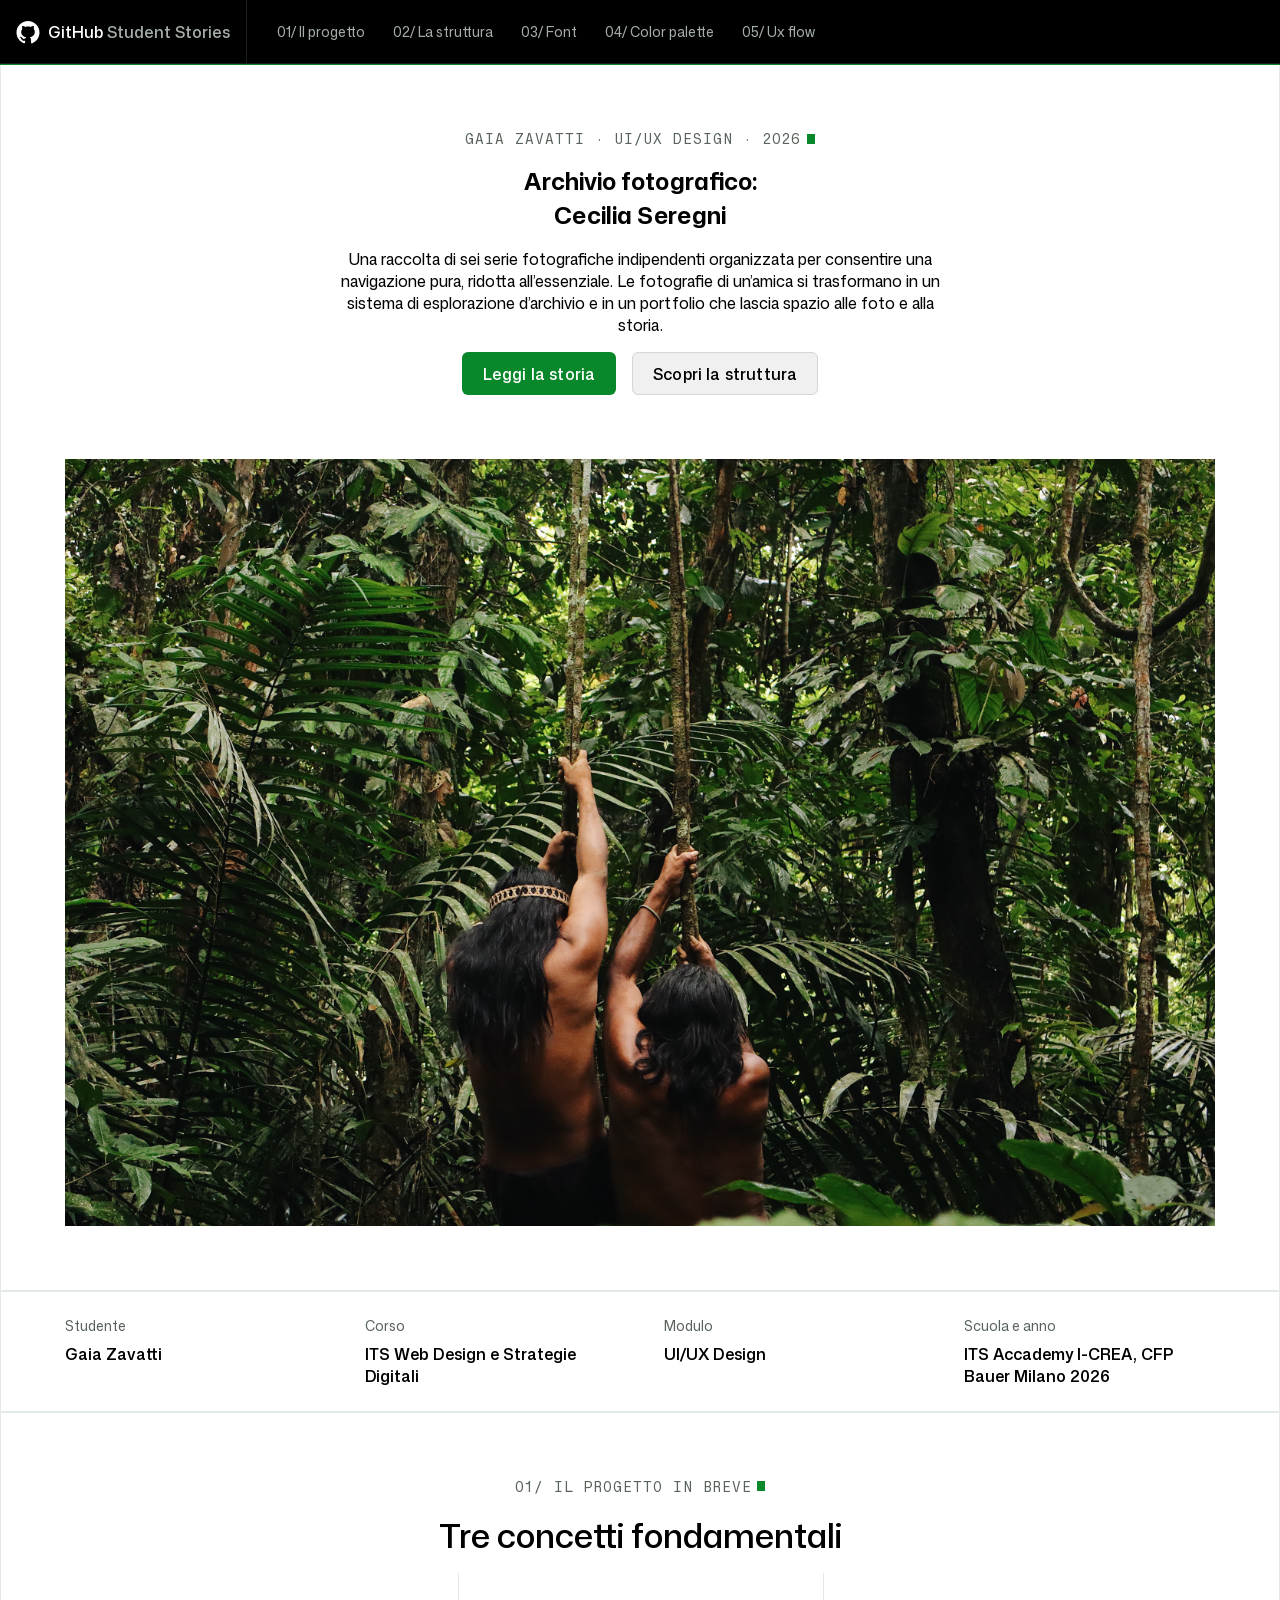
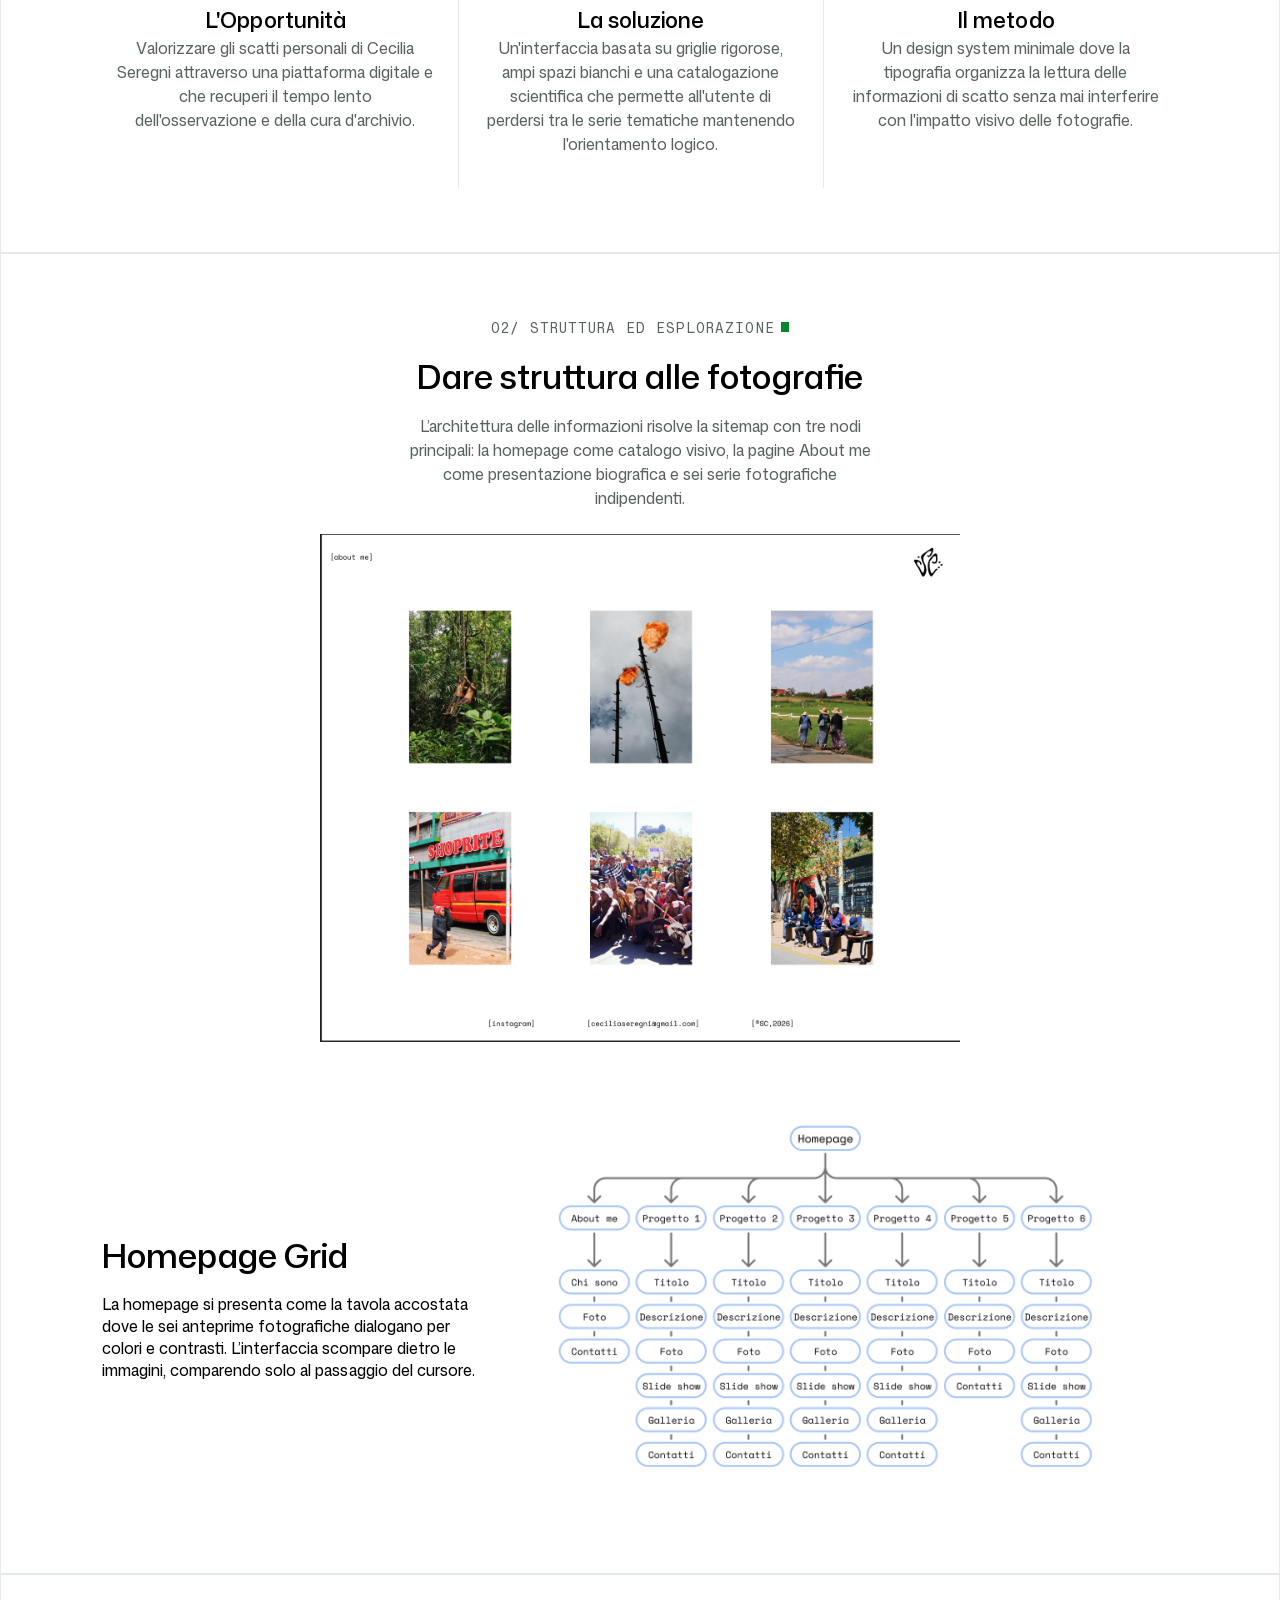
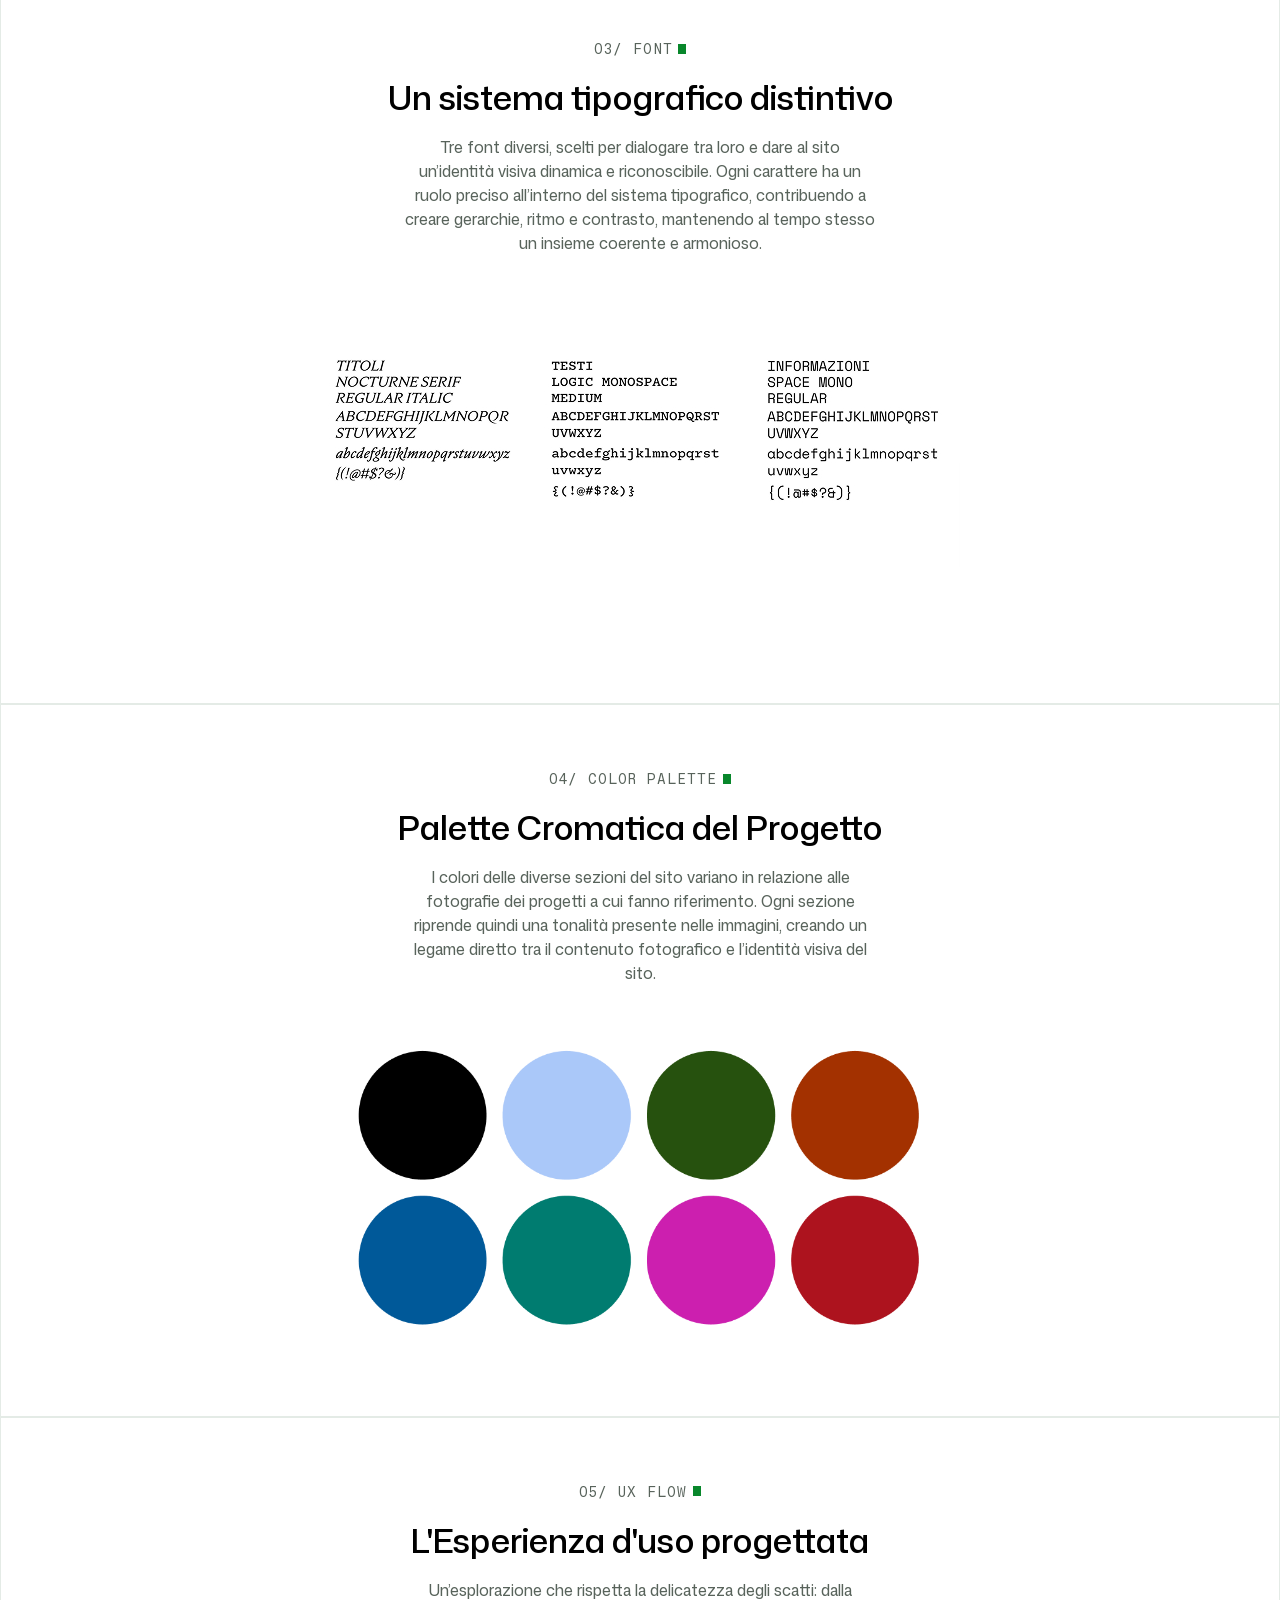
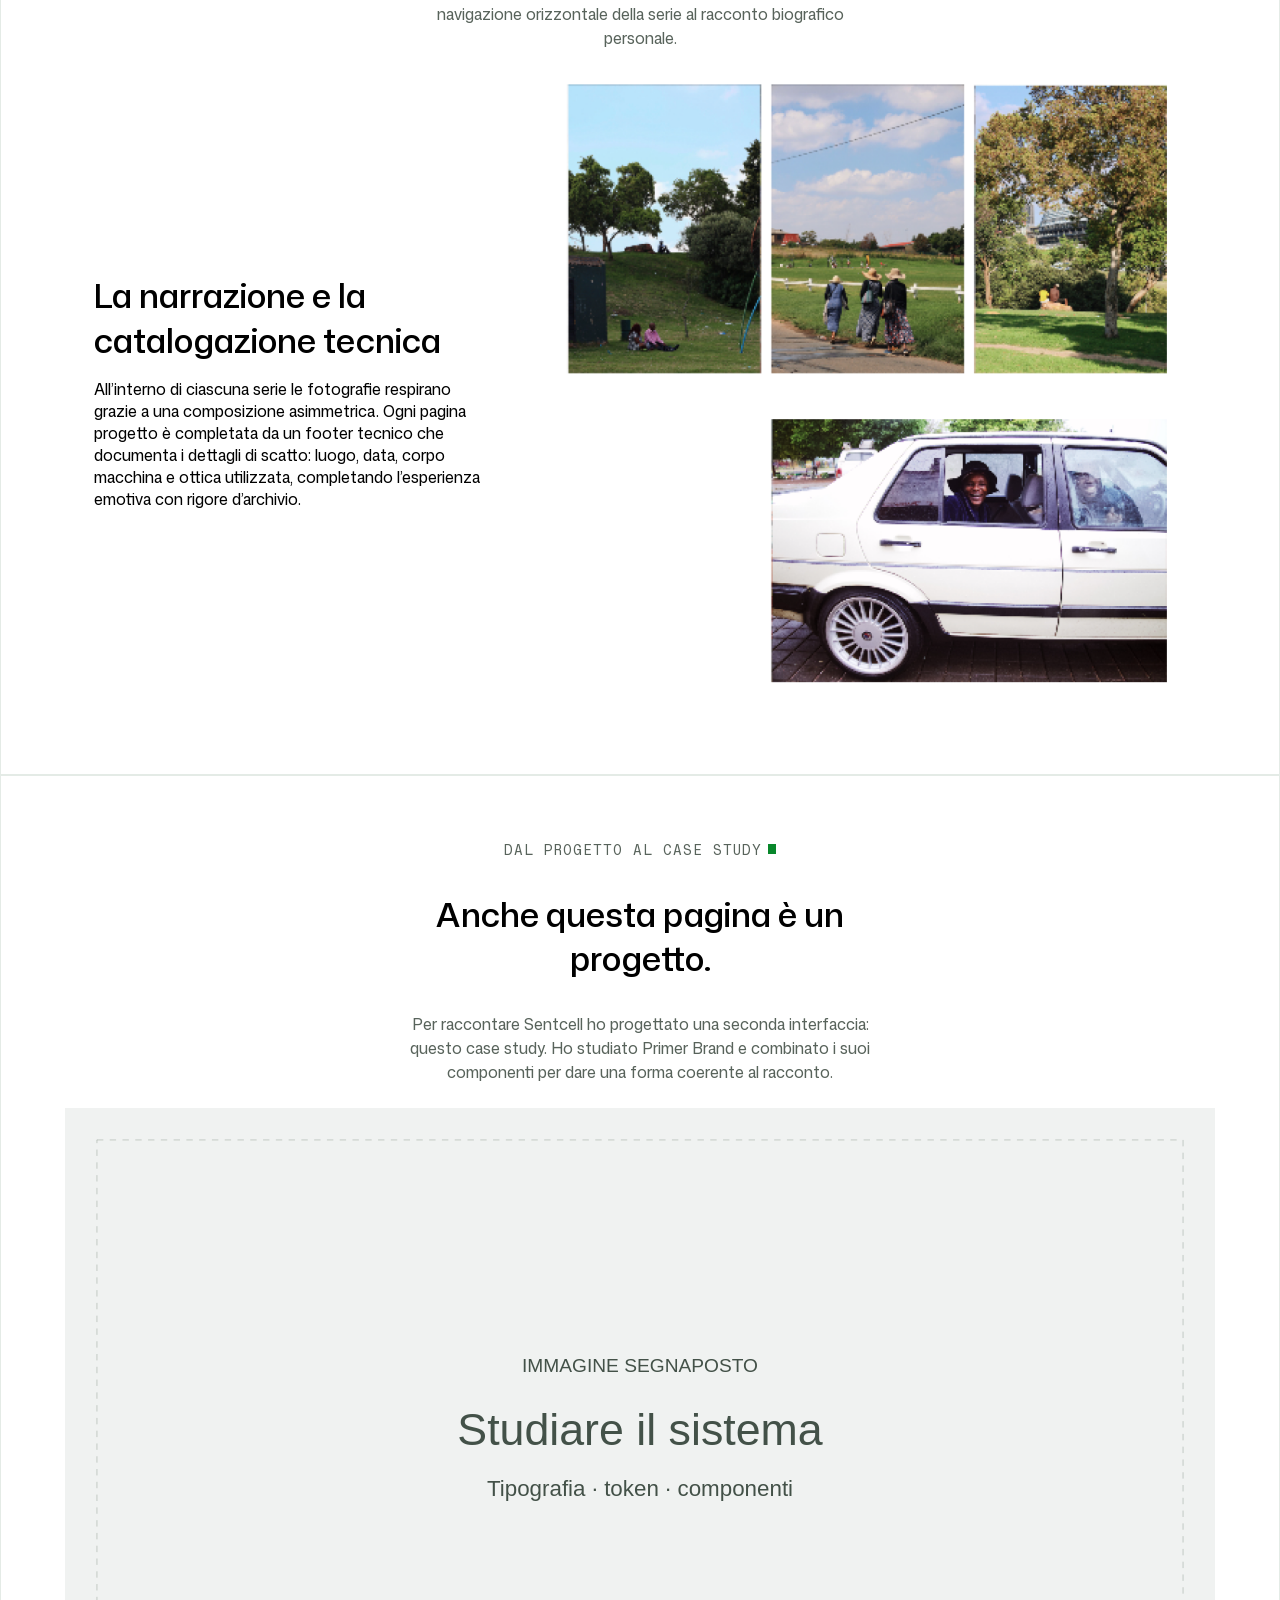
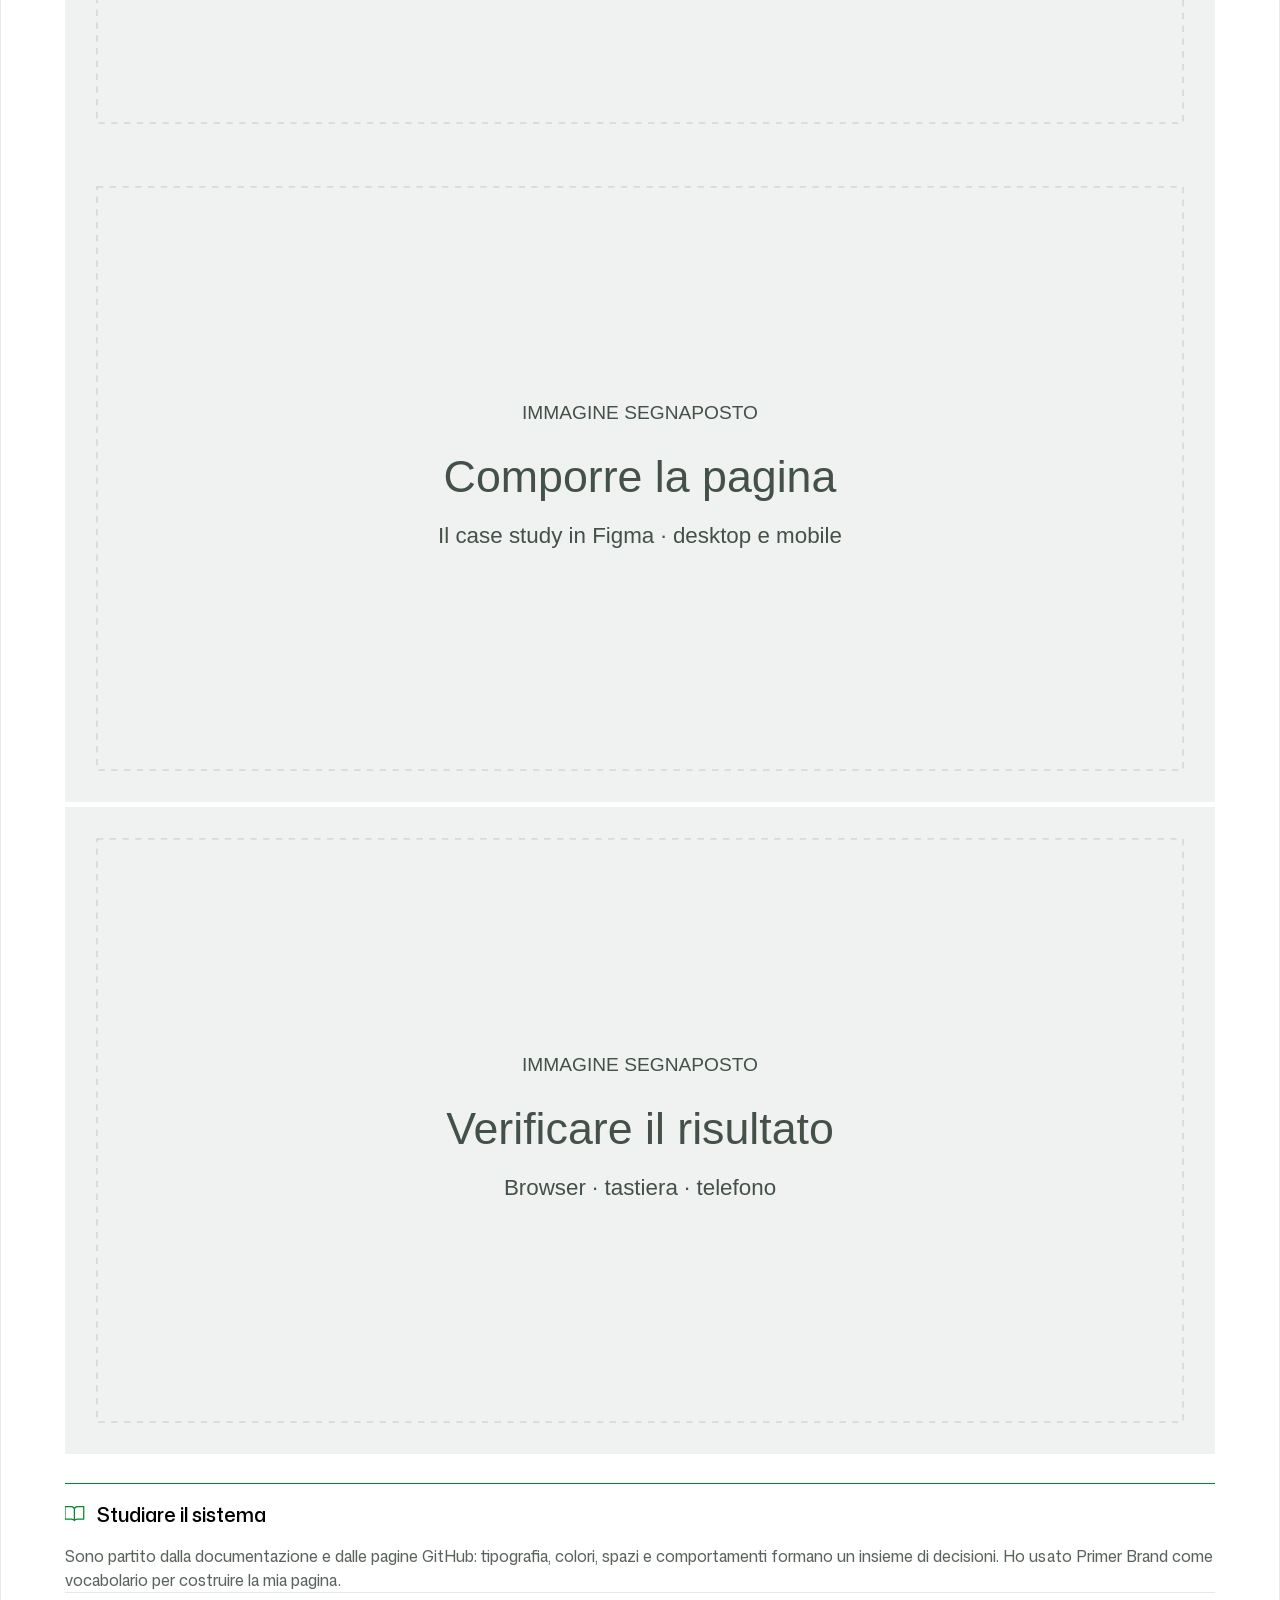
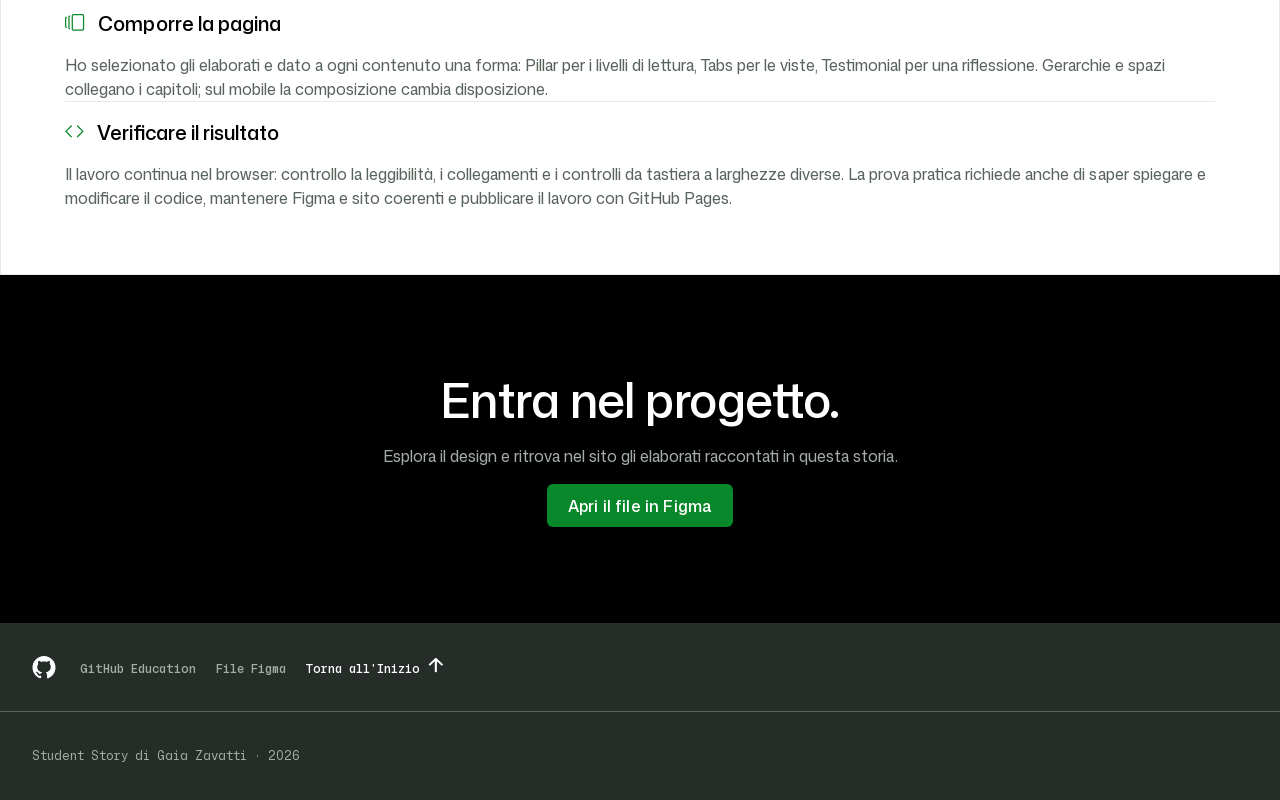
==== commit dfa8b39c: "sezione dal progetto al case study ho: inserito i contenuti, finito html, iniziato il css (provo a f" ====
--- a/index.html
+++ b/index.html
@@ -205,73 +205,98 @@
     </div>
 
     <section id="questa-pagina">
-        <div class="narrow-box container">
-          <div class="case-study-intro">
-            <p class="eyebrow"> dal progetto al case study
-              <svg class="eyebrow-cursor" width="8" height="10" viewBox="0 0 8 10" fill="none"
-                xmlns="http://www.w3.org/2000/svg">
-                <rect width="8" height="10" fill="#5FED83" />
-              </svg>
-            </p>
-            <h2 class="h2-case-study"> Anche questa pagina è un progetto.</h2>
-            <p class="p-case-study">Per raccontare Sentcell ho progettato una seconda interfaccia: questo case study. Ho
-              studiato Primer Brand e combinato i suoi componenti per dare una forma coerente al racconto.</p>
-          </div>
+      <div class="narrow-box container">
+        <div class="case-study-intro">
+          <p class="eyebrow"> dal progetto al case study
+            <svg class="eyebrow-cursor" width="8" height="10" viewBox="0 0 8 10" fill="none"
+              xmlns="http://www.w3.org/2000/svg">
+              <rect width="8" height="10" fill="#5FED83" />
+            </svg>
+          </p>
+          <h2 class="section-title">Anche questa pagina è un progetto.</h2>
+          <p class="section-text">Per raccontare Sentcell ho progettato una seconda interfaccia: questo case study. Ho
+            studiato Primer Brand e combinato i suoi componenti per dare una forma coerente al racconto.</p>
         </div>
         <div class="breakoutTabs">
-          <img class="image-footer" src="assets/images/primer-study.svg" alt="screenshot footer pagina">
-          <div class="breakoutTabs-box">
-            <ul class="breakdownTabs-list">
-              <li class="breakdownTabs-item">
-
-              </li>
-              <li class="breakdownTabs-item">
-
-              </li>
-              <li class="breakdownTabs-item">
-
-              </li>
-
-            </ul>
-
-          </div>
-        </div>
-        </div>
-        <ul></ul>
-    </section>
-
-        <section class="invito">
-          <div class="enter-invite">
-            <h2 class="invite-title">Entra nel progetto.</h2>
-            <p class="invite-text">Esplora il design e ritrova nel sito gli elaborati raccontati in questa storia.</p>
-             <a href="https://www.figma.com/design/QFBsemm7ecT9mQPiZHA64g/Archivio-Foto?node-id=0-1&m=dev" class="button button-primary">Apri il file in Figma</a>
-
-          </div>
-        </section>
+          <img class="breakoutTabs-image" src="assets/images/primer-study.svg" alt="immagine studiare il sistema">
+          <img class="breakoutTabs-image" src="assets/images/primer-layout.svg" alt="immagine comporre la pagina">
+          <img class="breakoutTabs-image" src="assets/images/primer-check.svg" alt="immagine verificare il risultato">
+          <ul class="breakoutTabs-list">
+            <li class="breakoutTabs-item selected" id="breakoutTabs-item-1">
+              <button class="breakoutTabs-button" type="button">
+                <svg width="20" height="20" viewBox="0 0 20 20" fill="none" xmlns="http://www.w3.org/2000/svg">
+                  <path
+                    d="M6.24707 1.875C7.5522 1.875 8.70235 2.54213 9.37402 3.55371C10.0457 2.5422 11.1948 1.87503 12.5 1.875H18.75C19.0952 1.875 19.375 2.15482 19.375 2.5V15.0518C19.375 15.2182 19.3085 15.3778 19.1904 15.4951C19.0724 15.6124 18.9125 15.6778 18.7461 15.6768L12.3447 15.6338C11.6758 15.6293 11.0326 15.8932 10.5596 16.3662L9.81738 17.1084C9.57335 17.3524 9.17768 17.3524 8.93359 17.1084L8.18164 16.3574C7.71281 15.8886 7.07708 15.625 6.41406 15.625H0C-0.34514 15.625 -0.625 15.3452 -0.625 15V2.5C-0.625 2.15485 -0.34514 1.87504 0 1.875H6.24707ZM12.5 3.125C11.1193 3.12504 10 4.24432 10 5.625V15.1934C10.6658 14.6664 11.4949 14.378 12.3525 14.3838L18.125 14.4229V3.125H12.5ZM0.625 14.375H6.41406C7.26672 14.375 8.08945 14.6654 8.75 15.1914L8.74707 5.62305C8.74592 4.24315 7.62697 3.125 6.24707 3.125H0.625V14.375Z"
+                    fill="#08872B" />
+                </svg>
+                <span>Studiare il sistema</span>
+              </button>
+              <p class="breakoutTabs-text">Sono partito dalla documentazione e dalle pagine GitHub: tipografia, colori,
+                spazi e comportamenti formano un insieme di decisioni. Ho usato Primer Brand come vocabolario per
+                costruire la mia pagina.</p>
+            </li>
+            <li class="breakoutTabs-item" id="breakoutTabs-item-2">
+              <button class="breakoutTabs-button" type="button">
+                <svg width="21" height="20" viewBox="0 0 21 20" fill="none" xmlns="http://www.w3.org/2000/svg">
+                  <path
+                    d="M17.5 1.04199C18.4204 1.04199 19.1668 1.78768 19.167 2.70801V16.042C19.1668 16.9623 18.4204 17.708 17.5 17.708H8.33301C7.41283 17.7078 6.66717 16.9622 6.66699 16.042V2.70801C6.66717 1.78782 7.41283 1.04221 8.33301 1.04199H17.5ZM8.33301 2.29199C8.10319 2.29221 7.91717 2.47817 7.91699 2.70801V16.042C7.91717 16.2718 8.10319 16.4578 8.33301 16.458H17.5C17.73 16.458 17.9168 16.272 17.917 16.042V2.70801C17.9168 2.47804 17.73 2.29199 17.5 2.29199H8.33301ZM4.30371 2.56641C4.61245 2.41204 4.98821 2.53697 5.14258 2.8457C5.2967 3.15424 5.17161 3.52912 4.86328 3.68359C4.67288 3.7788 4.61632 3.83096 4.59961 3.85156C4.59587 3.85618 4.59464 3.85842 4.59277 3.86426C4.58999 3.87303 4.58304 3.90059 4.58301 3.95801V14.792C4.58303 14.8494 4.58999 14.877 4.59277 14.8857C4.59464 14.8916 4.59586 14.8938 4.59961 14.8984C4.61632 14.919 4.67287 14.9712 4.86328 15.0664C5.17161 15.2209 5.29669 15.5958 5.14258 15.9043C4.98821 16.213 4.61245 16.338 4.30371 16.1836C4.07754 16.0705 3.82044 15.9217 3.62891 15.6855C3.41687 15.4241 3.33306 15.1197 3.33301 14.792V3.95801C3.33307 3.63029 3.41687 3.32595 3.62891 3.06445C3.82044 2.8283 4.07753 2.67952 4.30371 2.56641ZM0.9375 3.83398C1.23625 3.66137 1.61823 3.76381 1.79102 4.0625C1.96354 4.36113 1.86191 4.74315 1.56348 4.91602C1.43888 4.98809 1.34971 5.05822 1.29688 5.12012C1.25076 5.17421 1.25 5.19898 1.25 5.20801V13.542C1.25 13.5512 1.25106 13.5761 1.29688 13.6299C1.34971 13.6918 1.43888 13.7619 1.56348 13.834C1.86191 14.0069 1.96354 14.3889 1.79102 14.6875C1.61823 14.9862 1.23625 15.0886 0.9375 14.916C0.608492 14.7257 0.000174553 14.2975 0 13.542V5.20801C0.000174638 4.45246 0.608492 4.02431 0.9375 3.83398Z"
+                    fill="#08872B" />
+                </svg>
+                <span>Comporre la pagina</span>
+              </button>
+              <p class="breakoutTabs-text">Ho selezionato gli elaborati e dato a ogni contenuto una forma: Pillar per i
+                livelli di lettura, Tabs per le viste, Testimonial per una riflessione. Gerarchie e spazi collegano i
+                capitoli; sul mobile la composizione cambia disposizione.</p>
+            </li>
+            <li class="breakoutTabs-item" id="breakoutTabs-item-3">
+              <button class="breakoutTabs-button" type="button">
+                <svg width="20" height="20" viewBox="0 0 20 20" fill="none" xmlns="http://www.w3.org/2000/svg">
+                  <path
+                    d="M5.80837 3.51645C6.05241 3.2725 6.4481 3.27252 6.69216 3.51645C6.9362 3.76049 6.93614 4.15615 6.69216 4.40023L1.71755 9.37484L6.69216 14.3504C6.93603 14.5945 6.93617 14.9902 6.69216 15.2342C6.44813 15.478 6.05238 15.478 5.80837 15.2342L0.391374 9.81723C0.147501 9.57322 0.147573 9.17749 0.391374 8.93344L5.80837 3.51645ZM12.0584 3.51645C12.3024 3.2725 12.6981 3.27252 12.9422 3.51645L18.3591 8.93344C18.603 9.1775 18.6031 9.57321 18.3591 9.81723L12.9422 15.2342C12.6981 15.478 12.3024 15.478 12.0584 15.2342C11.8144 14.9902 11.8145 14.5945 12.0584 14.3504L17.033 9.37484L12.0584 4.40023C11.8144 4.15615 11.8143 3.76048 12.0584 3.51645Z"
+                    fill="#08872B" />
+                </svg>
+                <span>Verificare il risultato</span>
+              </button>
+              <p class="breakoutTabs-text">Il lavoro continua nel browser: controllo la leggibilità, i collegamenti e i
+                controlli da tastiera a larghezze diverse. La prova pratica richiede anche di saper spiegare e
+                modificare
+                il codice, mantenere Figma e sito coerenti e pubblicare il lavoro con GitHub Pages.</p>
+            </li>
+          </ul>
+        </div>
+      </div>
+    </section>
+
+    <section class="invito">
+      <div class="enter-invite">
+        <h2 class="invite-title">Entra nel progetto.</h2>
+        <p class="invite-text">Esplora il design e ritrova nel sito gli elaborati raccontati in questa storia.</p>
+        <a href="https://www.figma.com/design/QFBsemm7ecT9mQPiZHA64g/Archivio-Foto?node-id=0-1&m=dev"
+          class="button button-primary">Apri il file in Figma</a>
+
+      </div>
+    </section>
   </main>
   <footer class="footer">
     <div class="top-footer">
       <div class="top-content">
         <img class="footer-logo" src="assets/images/github-mark.svg" width="24" height="24" alt="Logo GitHub" />
-
         <nav id="footer-panel" class="footer-panel" aria-label="Link del footer">
-
           <ul class="footer-link">
             <li><a href="https://github.com/education"><span>GitHub Education</span></a></li>
-            <li><a href="https://www.figma.com/design/QFBsemm7ecT9mQPiZHA64g/Archivio-Foto?node-id=0-1&m=dev"><span>File Figma</span></a></li>
+            <li><a href="https://www.figma.com/design/QFBsemm7ecT9mQPiZHA64g/Archivio-Foto?node-id=0-1&m=dev"><span>File
+                  Figma</span></a></li>
             <li class="item-top"><a href="#top"><span>Torna all'Inizio
                   <img src="assets/images/Arrow up.svg" alt="freccia in alto"></span></a></li>
-
-
           </ul>
         </nav>
       </div>
     </div>
     <div class="bottom-footer-line">
 
-    <div class="bottom-footer">
-      <p class="footer-credits">Student Story di Gaia Zavatti · 2026 </p>
-    </div>
+      <div class="bottom-footer">
+        <p class="footer-credits">Student Story di Gaia Zavatti · 2026 </p>
+      </div>
     </div>
   </footer>
 </body>
--- a/style.css
+++ b/style.css
@@ -67,11 +67,13 @@
     --radius-pill: 100em;
     --layer-navigation: 90;
     --layer-skip-link: 100;
+    --base-size-16: 16px;
 }
 
 @media (max-width: 640px) {
     :root {
         --heading-1-font-size: 36px;
+        --spacing-64: 24px;
     }
 }
 
@@ -568,6 +570,8 @@
 .box-hero {
     display: flex;
     flex-direction: column;
+    flex: 1;
+    min-width: 0;
     text-align: start;
     gap: 8px;
 }
@@ -666,6 +670,7 @@
 }
 
 .homepage-image {
+    width: 100%;
     max-width: 640px;
     padding-bottom: 64px;
 }
@@ -729,6 +734,7 @@
 }
 
 .font-image {
+    width: 100%;
     max-width: 640px;
 }
 
@@ -743,6 +749,7 @@
 }
 
 .color-image{
+    width: 100%;
     max-width: 640px;
     margin-top: 24px;
 }
@@ -774,6 +781,16 @@
     flex-direction: row;
     align-items: center;
     gap: 64px;
+}
+
+.narrow-box {
+    padding: var(--spacing-64);
+    display: flex;
+    flex-direction: column;
+    align-items: center;
+    max-width: 1280px;
+    margin-left: auto;
+    margin-right: auto;
 }
 
 .title-narrow-box{
@@ -790,21 +807,74 @@
     margin: 0 auto;
 }
 
-.image-footer {
-    height: 651px;
-    width: 1158px;
-}
-
-.h2-case-study {
- font-size: 34px;
-    line-height: 130%;
-    padding-bottom: 16px;
-}
-
-.p-case-study {
- color: var(--color-muted);
- font-size: 16px;
- line-height: 150%;
+.breakoutTabs {
+    width: 100%;
+}
+
+.breakoutTabs-image {
+   max-width: 1158px;
+   width: 100%;
+   height: auto;
+   margin-inline: auto;
+}
+
+.breakoutTabs:has(#breakoutTabs-item-1.selected) .breakoutTabs-image:nth-of-type(1),
+.breakoutTabs:has(#breakoutTabs-item-2.selected) .breakoutTabs-image:nth-of-type(2),
+.breakoutTabs:has(#breakoutTabs-item-3.selected) .breakoutTabs-image:nth-of-type(3) {
+    display: block;
+}
+
+.breakoutTabs-list {
+    list-style: none;
+    margin-top: 24px;
+}
+
+.breakoutTabs-item {
+ border-top: 1px solid var(--color-border-muted);
+}
+
+.breakoutTabs-item.selected {
+    border-top-color: var(--color-cursor);
+}
+
+.breakoutTabs-button {
+    display: flex;
+    align-items: center;
+    gap: 12px;
+    width: 100%;
+    padding: 16px 0;
+    border: 0;
+    background: none;
+    font-size: var(--text-350-font-size);
+    font-family: var(--font-body);
+    font-weight: var(--font-weight-medium);
+    color: var(--color-black);
+    text-align: start;
+}
+
+.breakoutTabs-item.selected .breakoutTabs-button {
+    color: var(--color-black);
+}
+
+.breakoutTabs-button svg {
+    flex-shrink: 0;
+}
+
+.breakoutTabs-button:focus-visible {
+    outline: var(--focus-outline-width) solid var(--color-focus);
+    outline-offset: var(--focus-outline-offset);
+}
+
+.breakoutTabs-text {
+    color: var(--color-muted);
+    font-family: var(--font-body);
+    font-size: var(--text-200-font-size);
+    font-weight: var(--font-weight-regular);
+    line-height: 150%;
+}
+
+.breakoutTabs-item.selected .breakoutTabs-text {
+    display: block;
 }
 
 @media (max-width: 640px) {
@@ -854,7 +924,7 @@
 }
 
 .invite-text {
-    color: var(--color-muted);
+    color: var(--color-navigation);
     font-size: var(--text-200-font-size);
     text-align: center;
     font-weight: var(--font-weight-regular);
@@ -955,4 +1025,32 @@
         grid-column: 3;
         justify-self: end;
     }
+}
+
+@media (max-width: 1000px) {
+    .homepage-grid-content,
+    .narrazione-content {
+        flex-direction: column;
+        gap: 32px;
+    }
+
+    .homepage-grid,
+    .narrazione {
+        max-width: 100%;
+        order: 2;
+    }
+
+    .sitemap-image,
+    .narrazione-image {
+        width: 100%;
+        order: 1;
+        
+    }
+}
+
+@media (max-width: 390px) {
+    .content-hero {
+        flex-direction: column;
+        gap: 24px;
+    }
 }
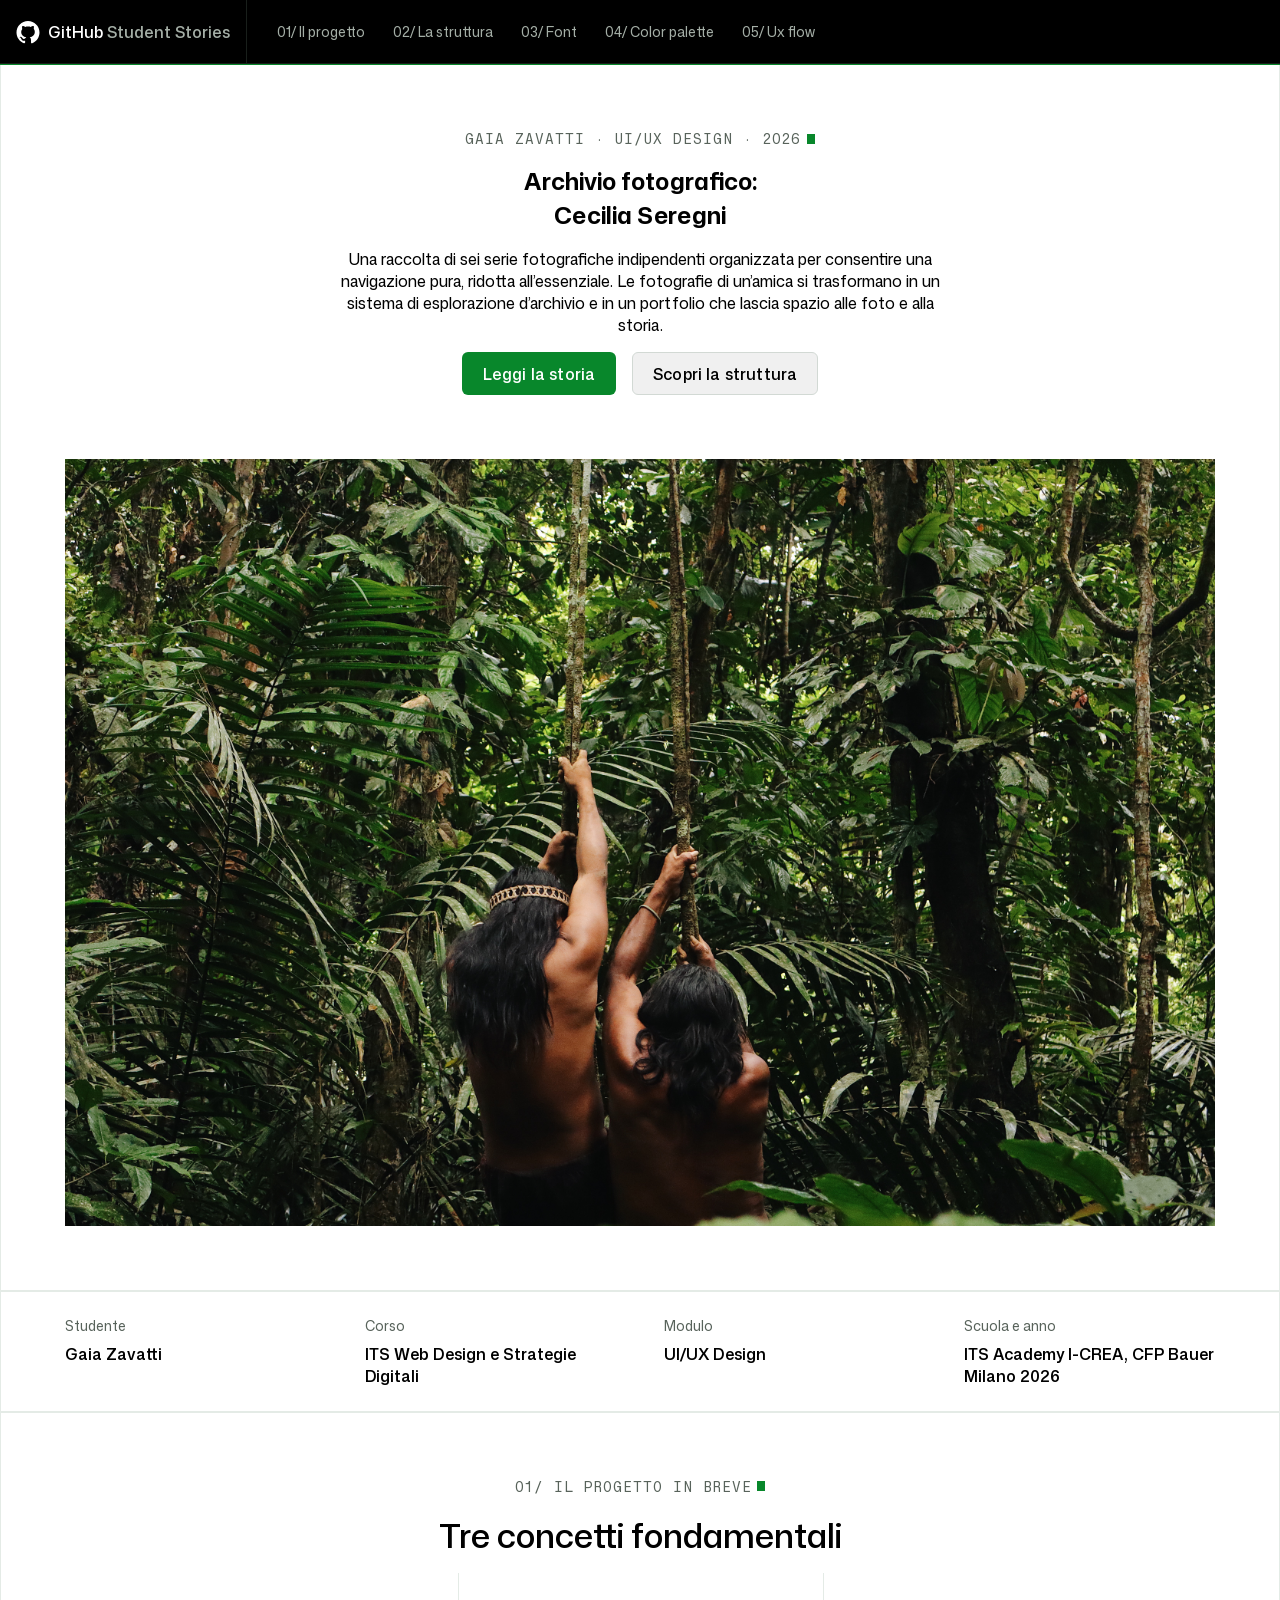
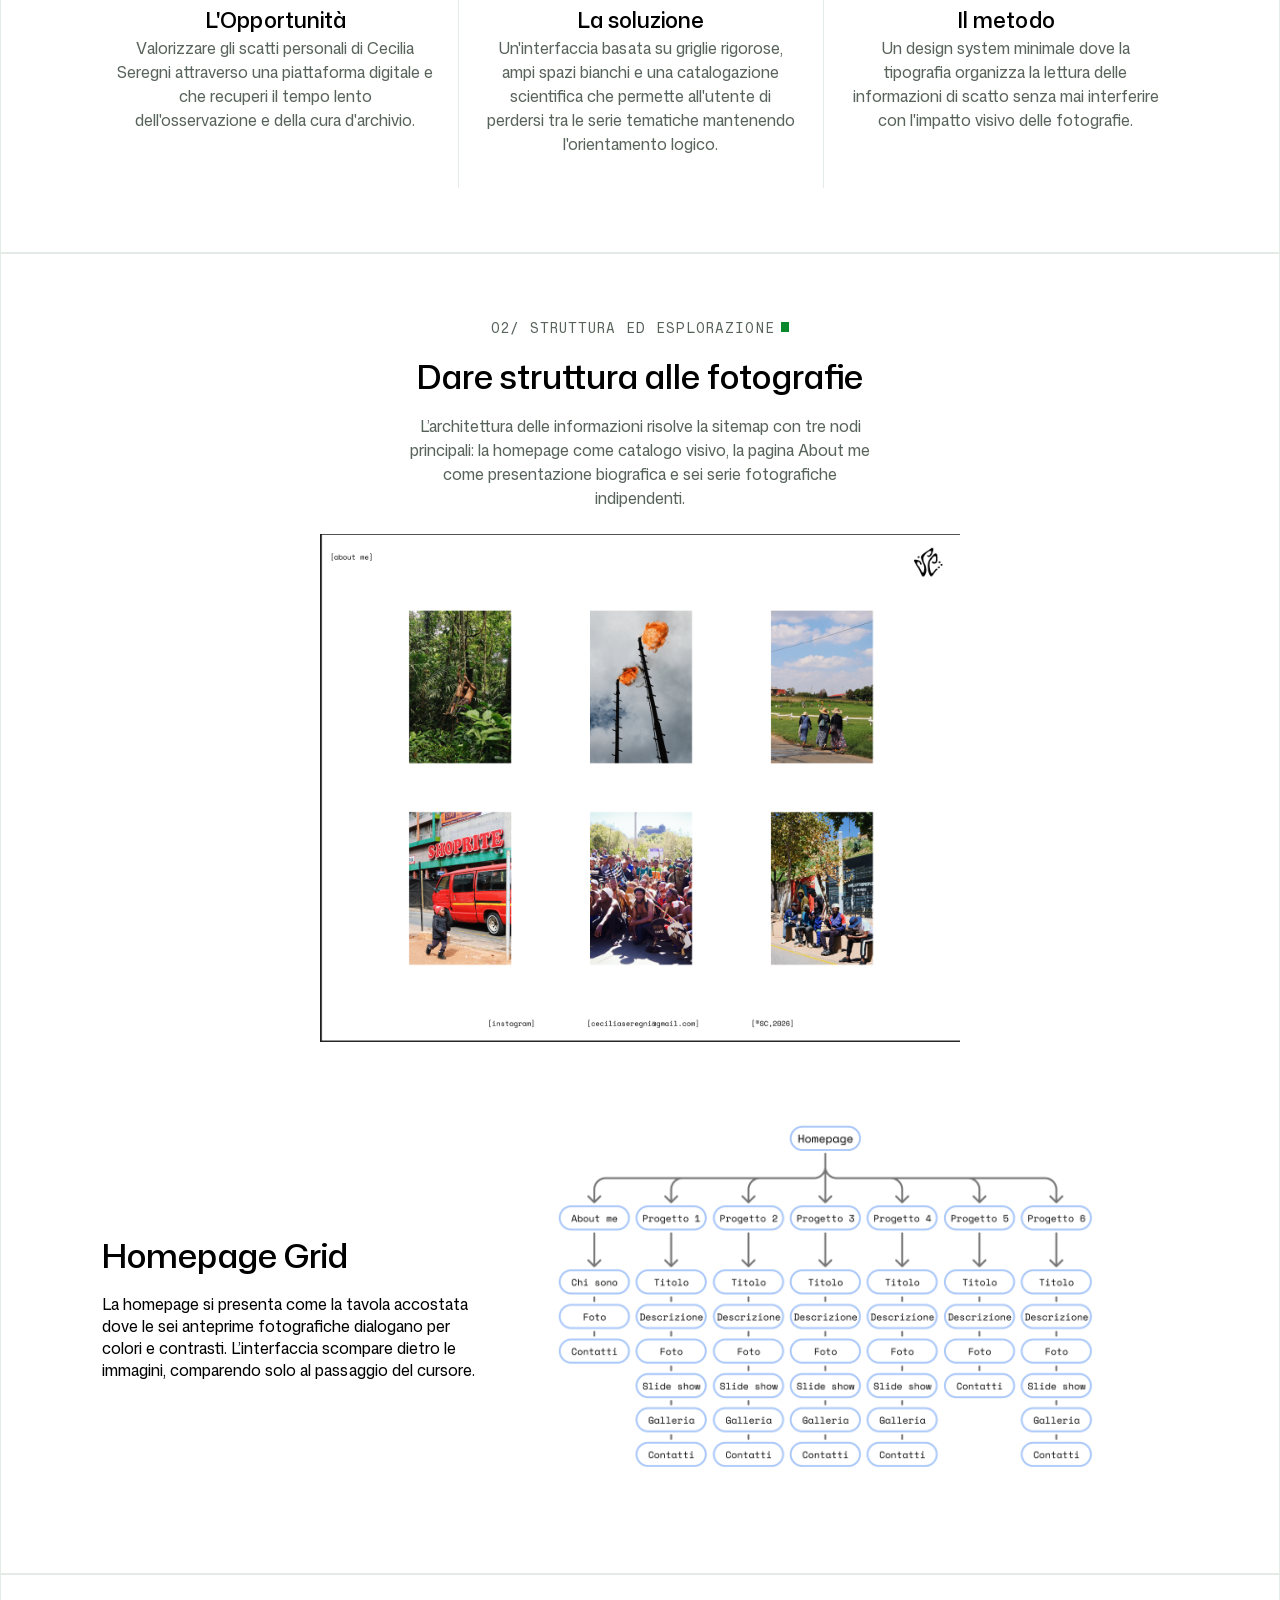
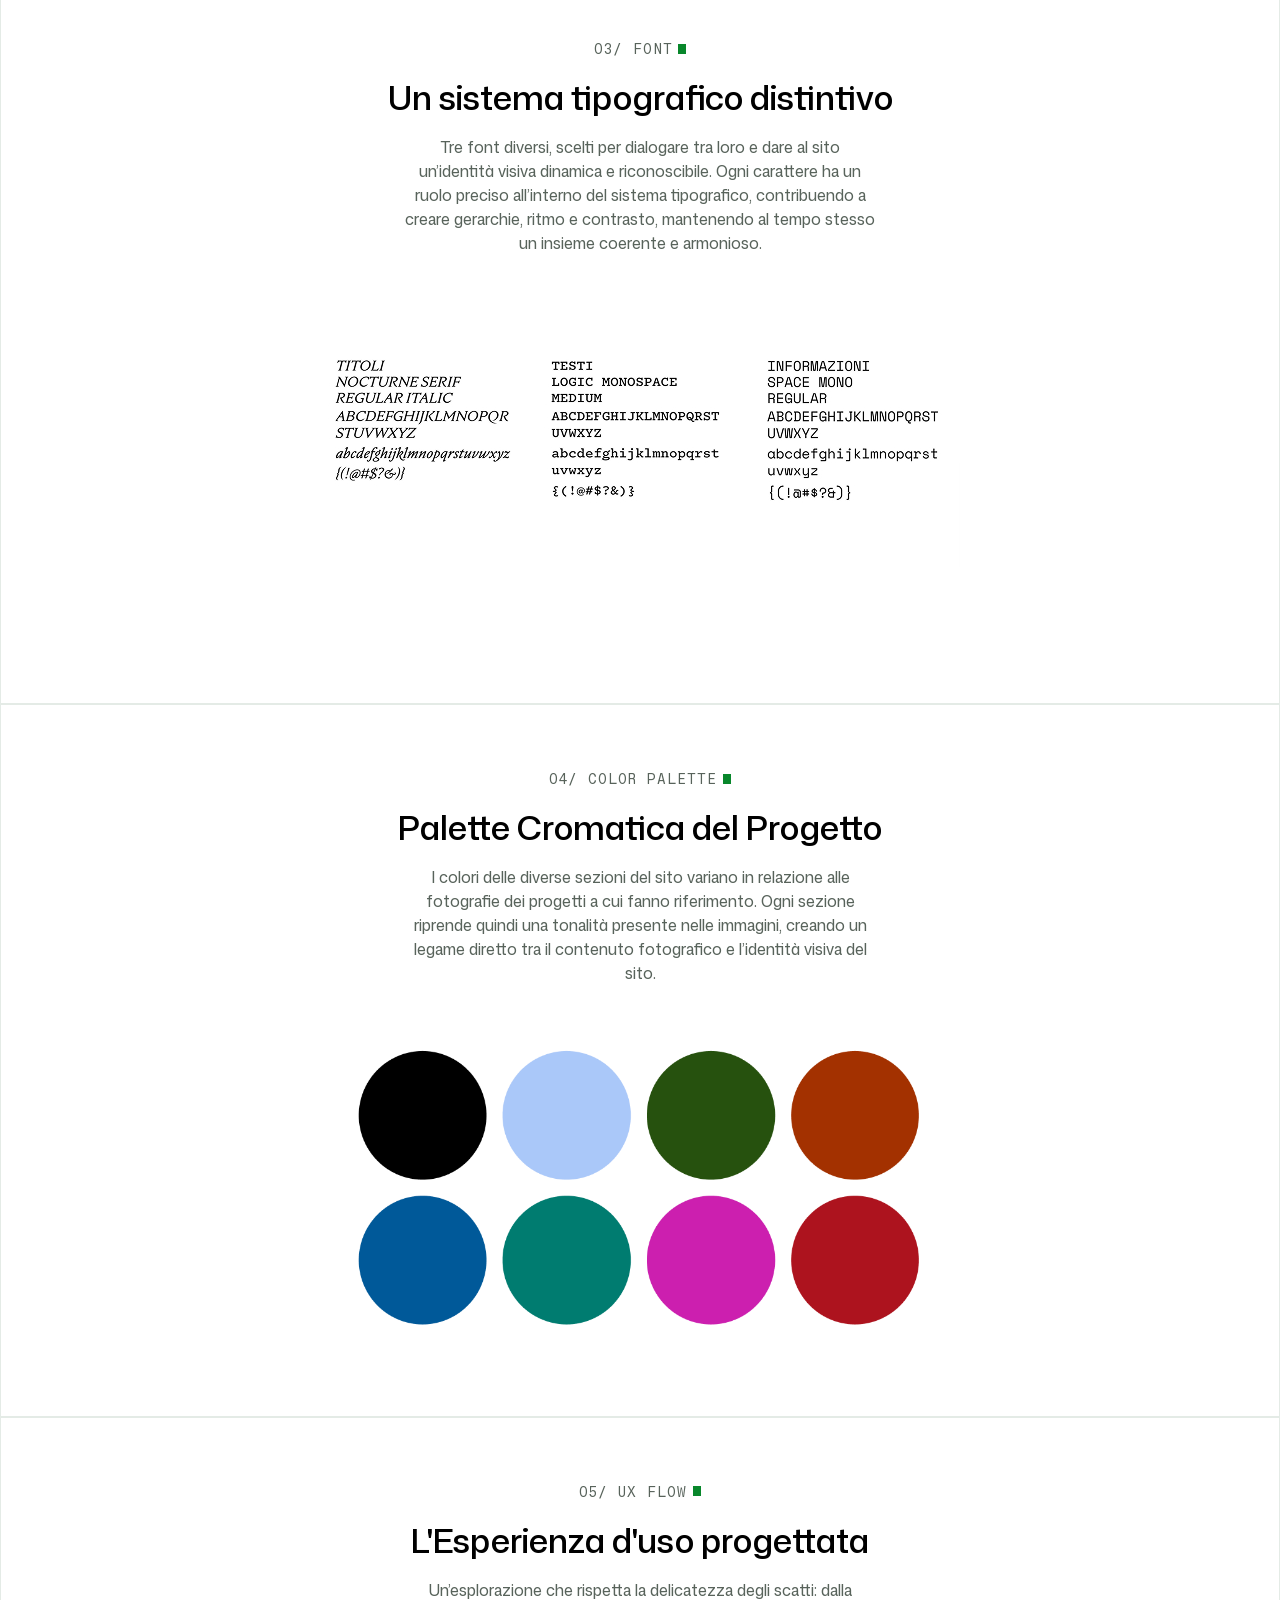
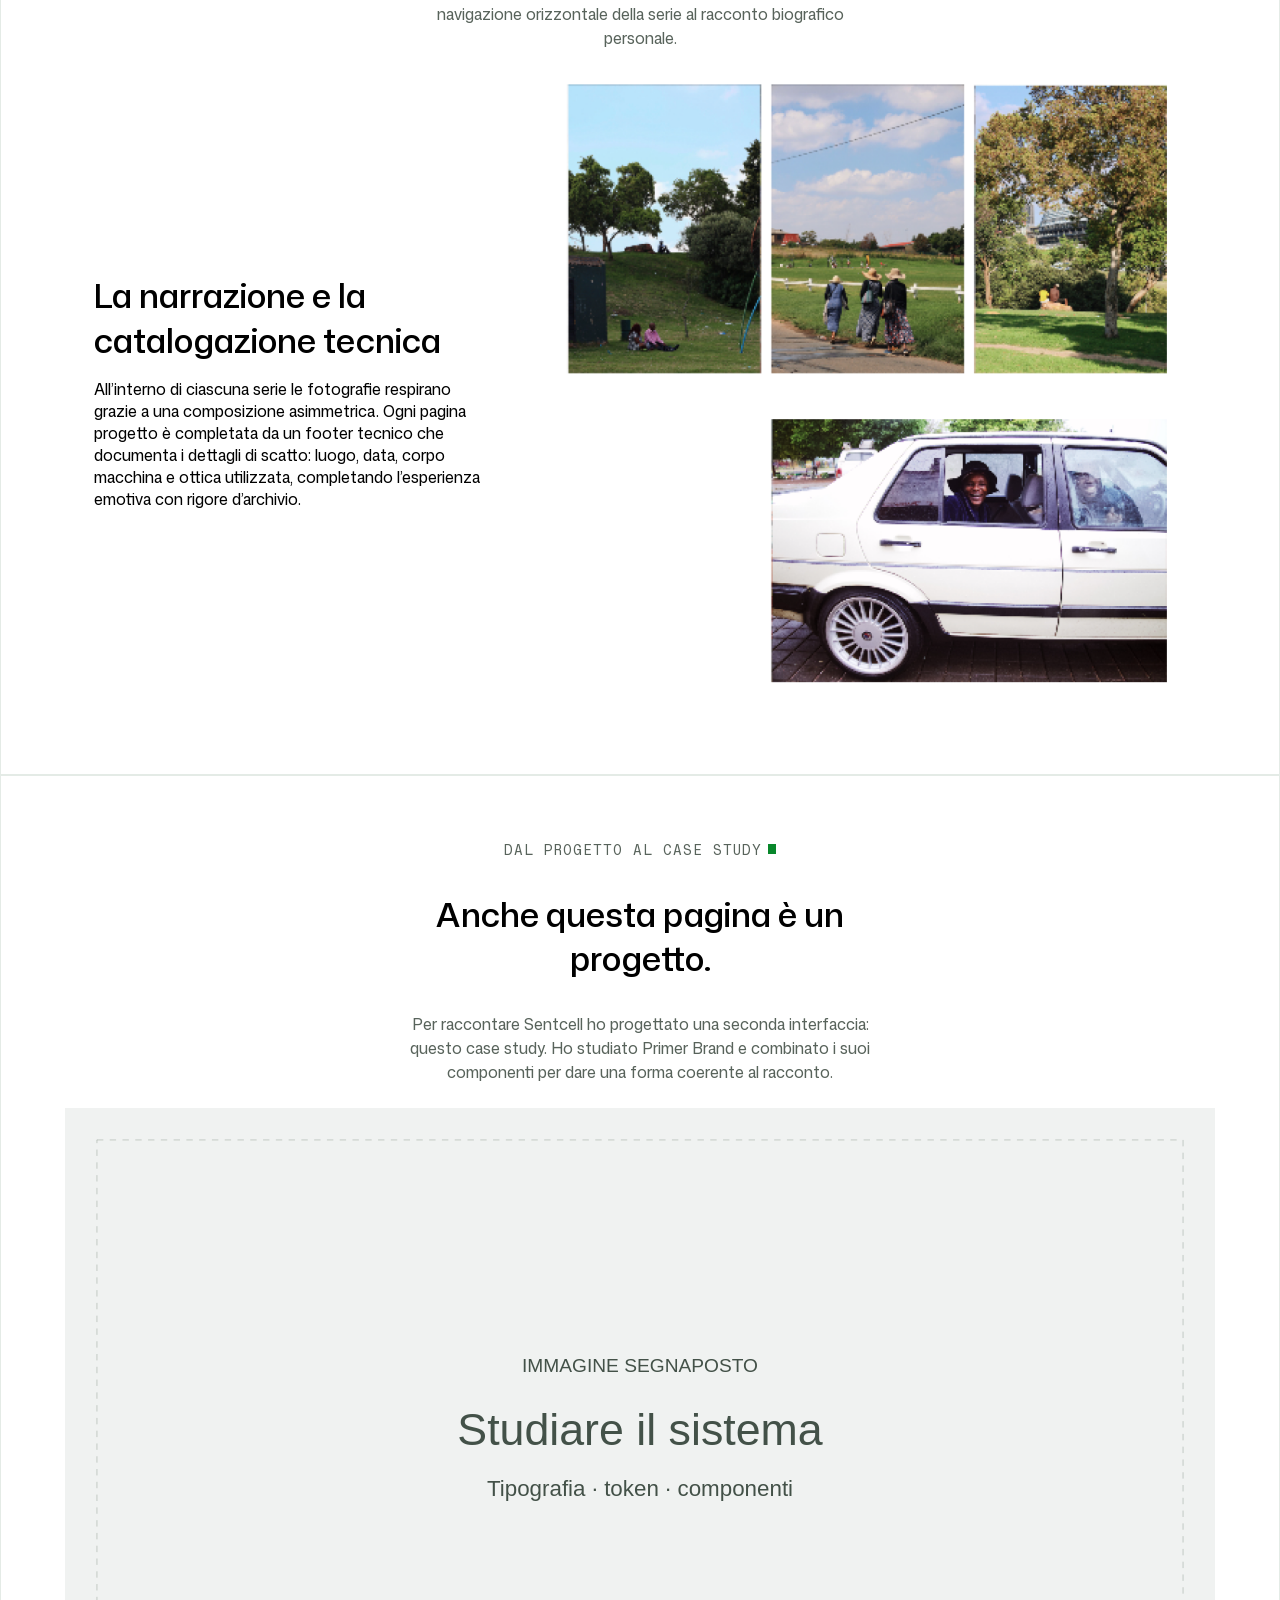
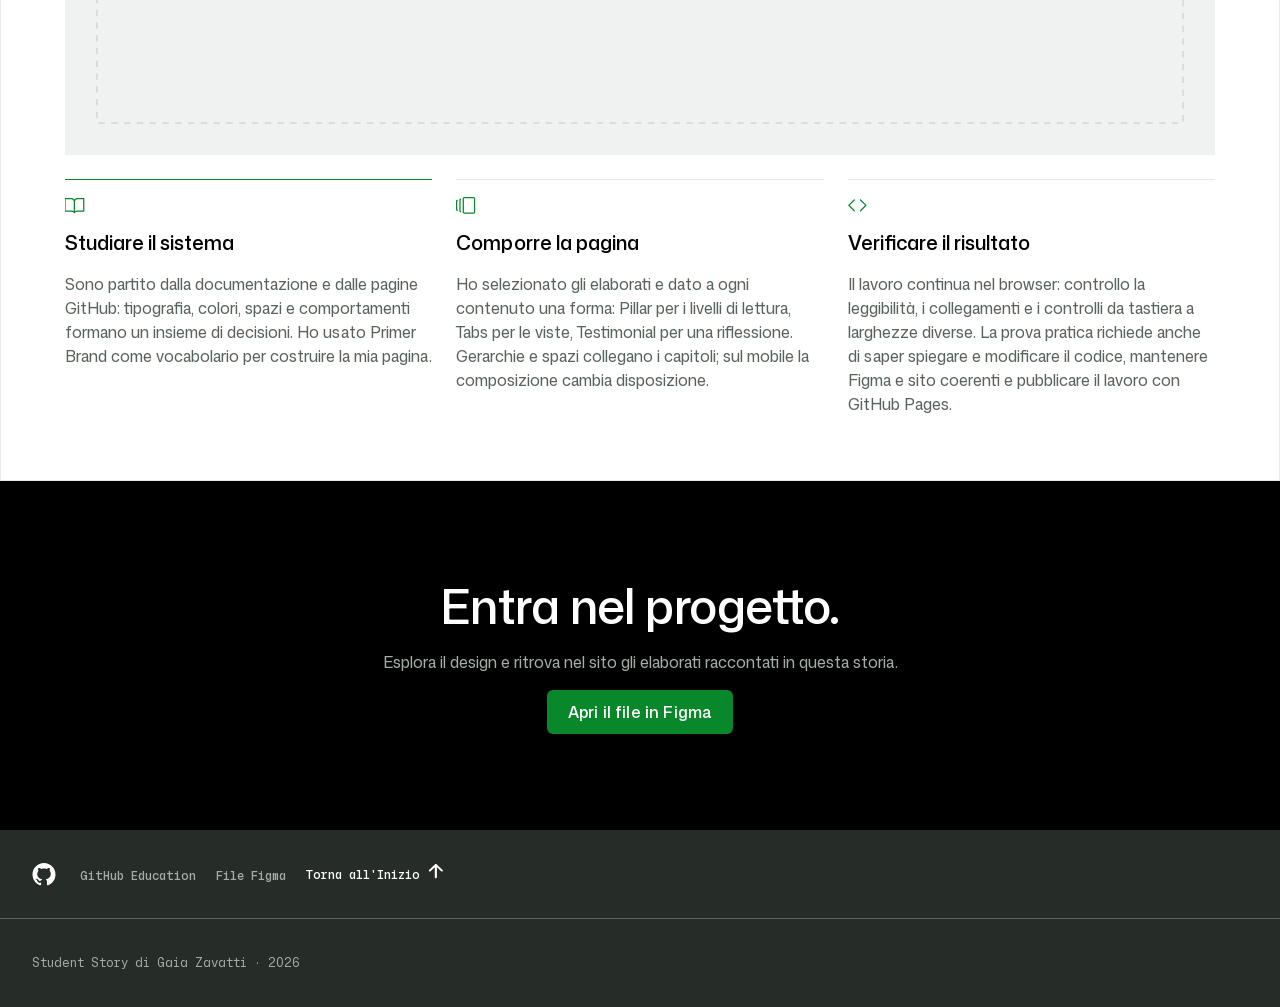
==== commit 7ad8fb4c: "ho fatto java della seziona. penso di aver finito??? spariamo" ====
--- a/index.html
+++ b/index.html
@@ -16,7 +16,7 @@
       <div class="navigation-brand">
         <a class="navigation-logo" href="https://github.com/education" aria-label="GitHub Education">
           <span class="navigation-back-arrow" aria-hidden="true">‹</span>
-          <img src="assets/images/github-mark.svg" width="24" height="24" alt="forografia foresta" />
+          <img src="assets/images/github-mark.svg" width="24" height="24" alt="" />
         </a>
         <a class="navigation-title" href="#top">GitHub <span>Student Stories</span></a>
       </div>
@@ -50,9 +50,9 @@
             <rect width="8" height="10" fill="#5FED83" />
           </svg>
         </p>
-        <h1 class="heading heading-size-1">Archivio fotografico: <br> Cecilia Seregni
+        <h1 class="heading-size-1">Archivio fotografico: <br> Cecilia Seregni
         </h1>
-        <p class="hero-text text text-size-200">Una raccolta di sei serie fotografiche indipendenti organizzata per
+        <p class="hero-text text-size-200">Una raccolta di sei serie fotografiche indipendenti organizzata per
           consentire una navigazione pura, ridotta all’essenziale. Le fotografie di un’amica si trasformano in un
           sistema di esplorazione d’archivio e in un portfolio che lascia spazio alle foto e alla storia.
         </p>
@@ -78,7 +78,7 @@
           </div>
           <div class="box-hero">
             <p class="info-hero">Scuola e anno</p>
-            <p class="text-info-hero">ITS Accademy I-CREA, CFP Bauer Milano 2026</p>
+            <p class="text-info-hero">ITS Academy I-CREA, CFP Bauer Milano 2026</p>
           </div>
         </div>
       </div>
@@ -111,6 +111,7 @@
               informazioni di scatto senza mai interferire con l'impatto visivo delle fotografie.</p>
           </div>
         </div>
+      </div>
     </section>
 
     <section id="struttura">
@@ -123,7 +124,7 @@
         </p>
         <h2 class="section-title"> Dare struttura alle fotografie</h2>
         <p class="section-text">L’architettura delle informazioni risolve la sitemap con tre nodi principali: la
-          homepage come catalogo visivo, la pagine About me come presentazione biografica e sei serie fotografiche
+          homepage come catalogo visivo, la pagina About me come presentazione biografica e sei serie fotografiche
           indipendenti.
         </p>
         <img class="homepage-image" src="assets/images/Screenshot 2026-10-06 at 14.54.25.png"
@@ -137,7 +138,7 @@
             </p>
           </div>
           <div class="sitemap-image">
-            <img src="assets/images/Screenshot 2026-10-06 at 14.51.27.png" alt="sitempap sito">
+            <img src="assets/images/Screenshot 2026-10-06 at 14.51.27.png" alt="sitemap sito">
           </div>
         </div>
       </div>
@@ -202,7 +203,6 @@
         </div>
       </div>
     </section>
-    </div>
 
     <section id="questa-pagina">
       <div class="narrow-box container">
@@ -287,7 +287,7 @@
             <li><a href="https://www.figma.com/design/QFBsemm7ecT9mQPiZHA64g/Archivio-Foto?node-id=0-1&m=dev"><span>File
                   Figma</span></a></li>
             <li class="item-top"><a href="#top"><span>Torna all'Inizio
-                  <img src="assets/images/Arrow up.svg" alt="freccia in alto"></span></a></li>
+                  <img src="assets/images/Arrow up.svg" alt=""></span></a></li>
           </ul>
         </nav>
       </div>
--- a/style.css
+++ b/style.css
@@ -122,12 +122,6 @@
 }
 
 
-.heading-size-4 {
-   color: var(--color-black);
-   font-size: var(--text-700-font-size);
-   font-weight: var(--font-weight-medium);
-}
-
 .hero-text {
     max-width: var(--hero-text-max-width);
 }
@@ -611,17 +605,6 @@
   border-top: 1px solid var(--color-border-muted);
 }
 
-.info-project {
-    color: var(--color-black);
-    font-size: var(--text-500-font-size);
-    padding-bottom: 16px;
-}
-
-.text-info-project {
-    color: var(--color-muted);
-    font-size: var(--text-200-font-size);
-    font-weight: var(--font-weight-semibold);
-}
 .project{
     padding: var(--spacing-64);
     border: 1px solid var(--color-border-muted);
@@ -642,14 +625,6 @@
     max-width: 1280px;
     margin-left: auto;
 margin-right: auto;
-}
-
-.photo-structure {
-    display: flex;
-    flex-direction: column;
-    align-items: center;
-    padding: var(--spacing-64);
-    border-color: var(--color-border-muted);
 }
 
 .homepage-grid-content {
@@ -793,9 +768,6 @@
     margin-right: auto;
 }
 
-.title-narrow-box{
-    font-size: var(--text-700-font-size);
-}
 
 .case-study-intro {
     display: flex;
@@ -812,6 +784,7 @@
 }
 
 .breakoutTabs-image {
+    display: none;
    max-width: 1158px;
    width: 100%;
    height: auto;
@@ -838,9 +811,10 @@
 }
 
 .breakoutTabs-button {
-    display: flex;
-    align-items: center;
-    gap: 12px;
+    display: grid;
+    grid-template-columns: 1fr auto;
+    row-gap: 12px;
+    align-items: center;
     width: 100%;
     padding: 16px 0;
     border: 0;
@@ -850,6 +824,7 @@
     font-weight: var(--font-weight-medium);
     color: var(--color-black);
     text-align: start;
+    cursor: pointer;
 }
 
 .breakoutTabs-item.selected .breakoutTabs-button {
@@ -857,6 +832,7 @@
 }
 
 .breakoutTabs-button svg {
+    grid-column: 1 / 3 ;
     flex-shrink: 0;
 }
 
@@ -866,11 +842,13 @@
 }
 
 .breakoutTabs-text {
+    display: none;
     color: var(--color-muted);
     font-family: var(--font-body);
     font-size: var(--text-200-font-size);
     font-weight: var(--font-weight-regular);
     line-height: 150%;
+    
 }
 
 .breakoutTabs-item.selected .breakoutTabs-text {
@@ -903,8 +881,6 @@
 
 .invito {
     background-color: var(--color-black);
-    width: none;
-
 }
 
 .enter-invite {
@@ -1053,4 +1029,21 @@
         flex-direction: column;
         gap: 24px;
     }
+}
+
+@media (min-width: 1000px) {
+    .breakoutTabs-list {
+        display: flex;
+       flex-direction: row;
+       gap: 24px;
+    }
+
+    .breakoutTabs-item {
+        flex: 1;
+        min-width: 0;
+    }
+
+    .breakoutTabs-text {
+        display: block;
+    }
 }
